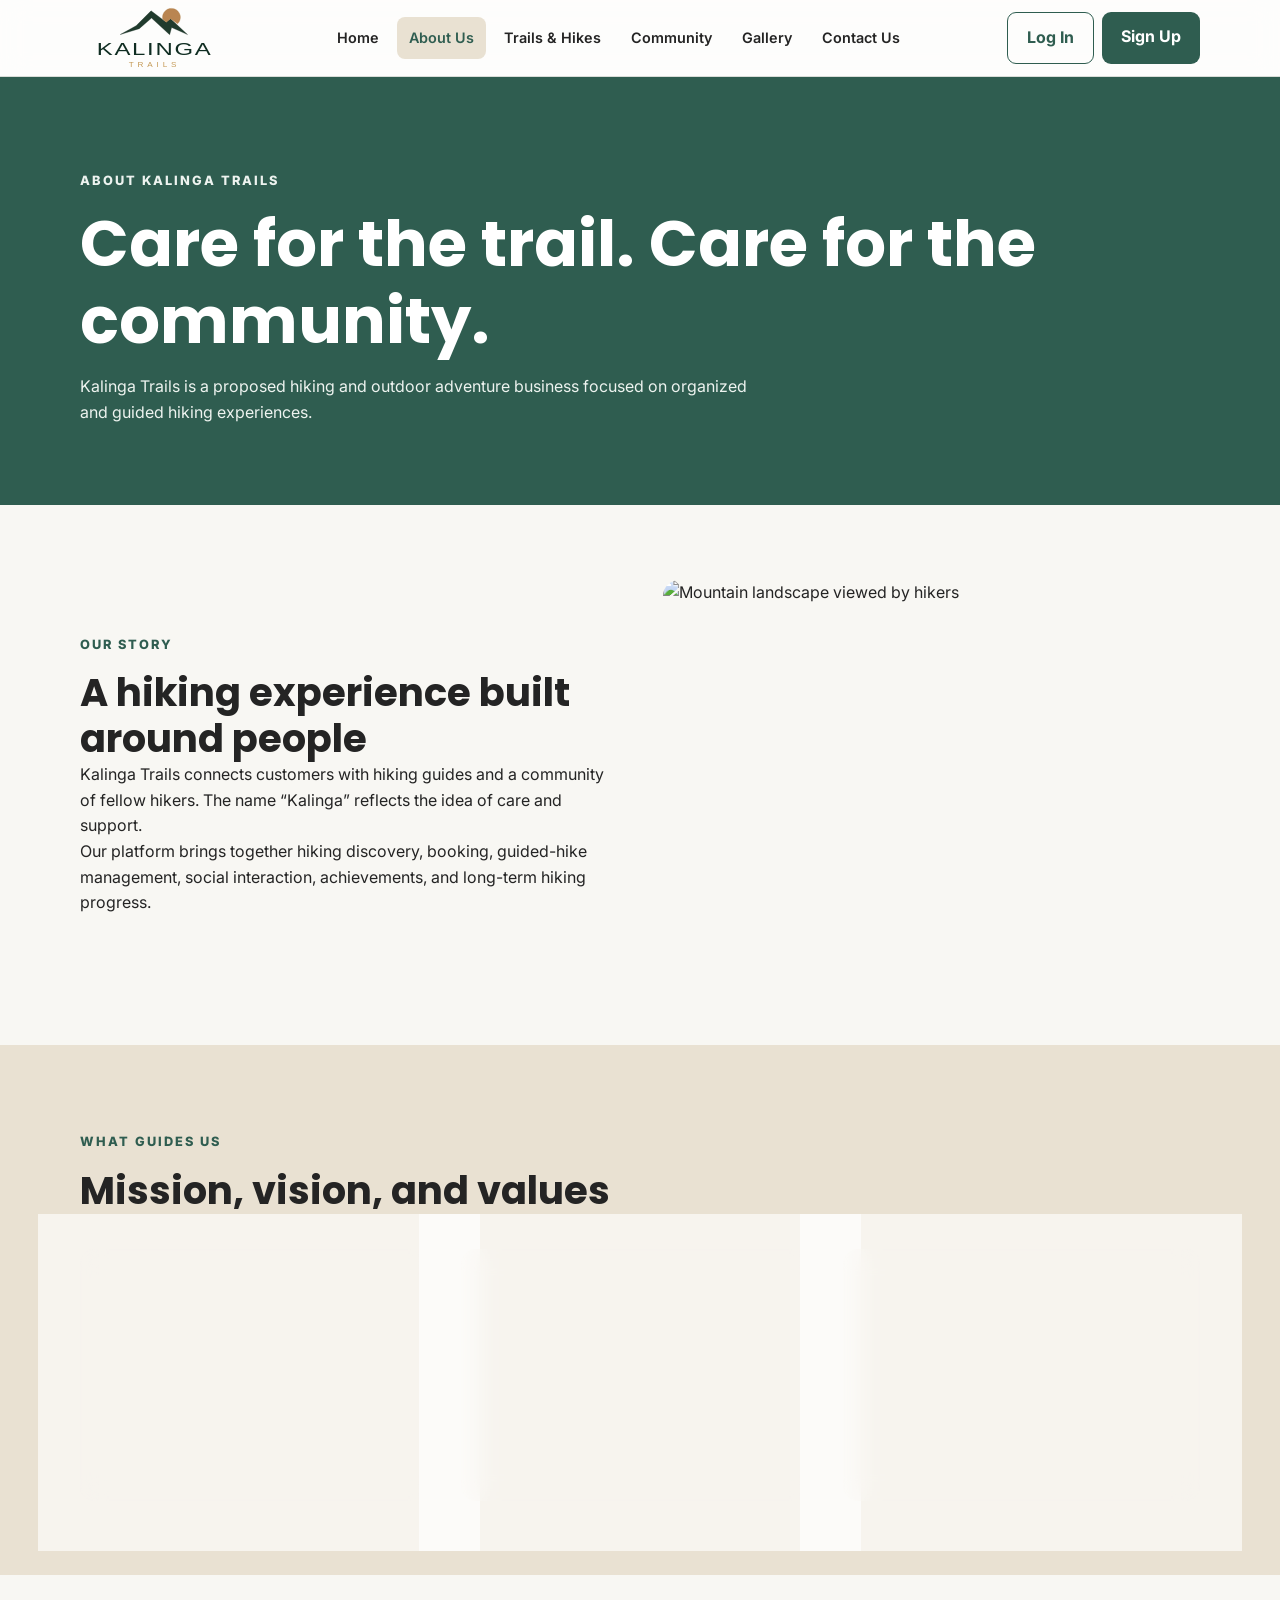
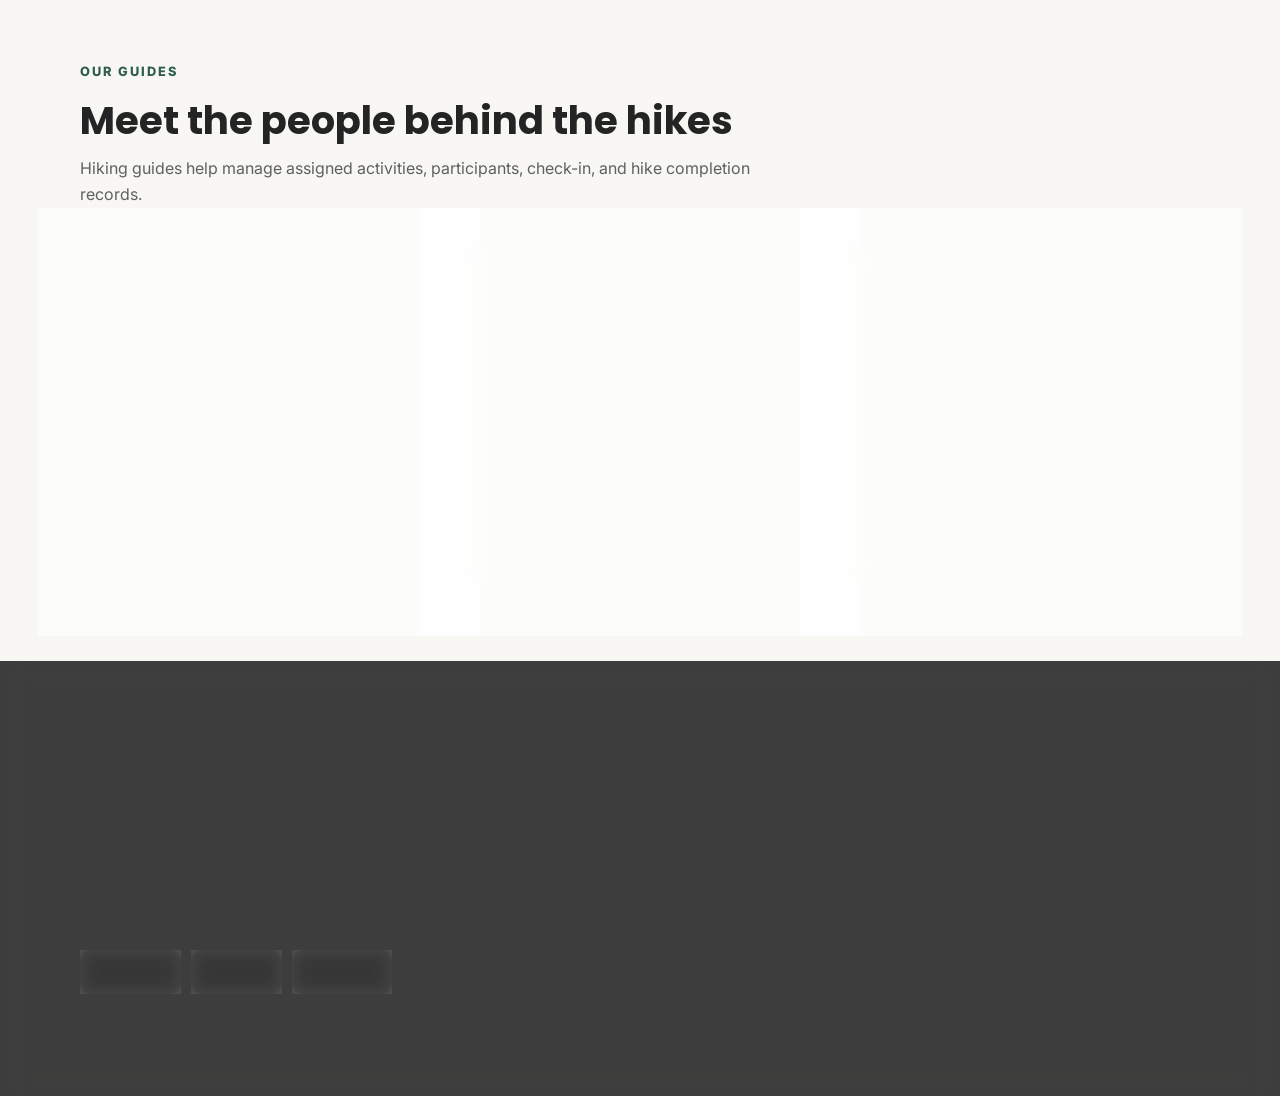
==== about.html @ 74669bc1 "Initial commit" ====
<!DOCTYPE html>
<html lang="en">
    <head>
        <meta charset="UTF-8">
        <meta name="viewport" content="width=device-width, initial-scale=1.0">
    <title>About Us | Kalinga Trails</title>
        <link rel="stylesheet" href="style.css">
    </head>
    <body>
        <header class="site-header">
            <nav class="navbar container">
                <a class="logo" href="index.html" aria-label="Kalinga Trails Home">
                    <svg xmlns="http://www.w3.org/2000/svg"
                    class="logo-svg"
                    viewBox="240 420 780 430"
                    role="img"
                    aria-label="Kalinga Trails">

                    <path
                    d="M400 609 L505 551 L604 452 L704 527 L733 505 L845 609 L740 562 L727 610 L607 500 L526 570 Z"
                    fill="#203B2D"
                    stroke="#15291F"
                    stroke-width="2"
                    stroke-linejoin="round"/>

                    <path
                    d="M681 507 A59 59 0 1 1 779 538 L733 505 L704 527 Z"
                    fill="#B98551"
                    stroke="#A97842"
                    stroke-width="2"
                    stroke-linejoin="round"/>

                    <text
                    x="627" y="743"
                    text-anchor="middle"
                    font-family="Arial, Helvetica, sans-serif"
                    font-size="112"
                    font-weight="500"
                    letter-spacing="8"
                    fill="#102D22"
                    textLength="765"
                lengthAdjust="spacingAndGlyphs">KALINGA</text>

                <text
                x="627" y="824"
                text-anchor="middle"
                font-family="Arial, Helvetica, sans-serif"
                font-size="53"
                font-weight="400"
                letter-spacing="25"
                fill="#C49A57"
                textLength="342"
            lengthAdjust="spacingAndGlyphs">TRAILS</text>

        </svg>
    </a>
    <input type="checkbox" id="nav-toggle" class="nav-toggle" aria-label="Toggle navigation menu">
    <label for="nav-toggle" class="nav-toggle-label"><span></span></label>
    <ul class="nav-links">
    <li><a href="index.html">Home</a></li><li><a class="active" href="about.html">About Us</a></li><li><a href="trails.html">Trails & Hikes</a></li><li><a href="community.html">Community</a></li><li><a href="gallery.html">Gallery</a></li><li><a href="contact.html">Contact Us</a></li>
    </ul>
<div class="nav-actions"><a class="btn btn-outline" href="#">Log In</a><a class="btn btn-primary" href="#">Sign Up</a></div>
</nav>
</header>

<main>
<section class="page-hero"><div class="container"><p class="eyebrow">About Kalinga Trails</p><h1>Care for the trail. Care for the community.</h1><p>Kalinga Trails is a proposed hiking and outdoor adventure business focused on organized and guided hiking experiences.</p></div></section>

    <section class="section">
        <div class="container split">
            <div>
            <p class="eyebrow" style="color:var(--forest);">Our Story</p>
            <h2>A hiking experience built around people</h2>
            <p>Kalinga Trails connects customers with hiking guides and a community of fellow hikers. The name “Kalinga” reflects the idea of care and support.</p>
            <p>Our platform brings together hiking discovery, booking, guided-hike management, social interaction, achievements, and long-term hiking progress.</p>
            </div>
            <img src="https://images.unsplash.com/photo-1500534623283-312aade485b7?auto=format&fit=crop&w=1200&q=80" alt="Mountain landscape viewed by hikers">
        </div>
    </section>

    <section class="section section-sand">
        <div class="container">
        <div class="section-header"><p class="eyebrow" style="color:var(--forest);">What Guides Us</p><h2>Mission, vision, and values</h2></div>
            <div class="cards">
            <article class="card"><div class="card-body"><h3>Mission</h3><p>To provide organized and meaningful hiking experiences while building a supportive community that encourages people to explore trails, develop their interest in hiking, and celebrate their progress.</p></div></article>
            <article class="card"><div class="card-body"><h3>Vision</h3><p>To become a trusted hiking community and guided outdoor adventure provider that encourages more people to explore mountains and trails through accessible, organized, and engaging hiking experiences.</p></div></article>
            <article class="card"><div class="card-body"><h3>Core Values</h3><p>Safety, care, community, and respect for nature guide the way Kalinga Trails approaches hiking and customer experiences.</p></div></article>
            </div>
        </div>
    </section>

    <section class="section">
        <div class="container">
        <div class="section-header"><p class="eyebrow" style="color:var(--forest);">Our Guides</p><h2>Meet the people behind the hikes</h2><p>Hiking guides help manage assigned activities, participants, check-in, and hike completion records.</p></div>
            <div class="cards">
            <article class="card"><img class="card-image" src="https://images.unsplash.com/photo-1506794778202-cad84cf45f1d?auto=format&fit=crop&w=800&q=80" alt="Hiking guide portrait"><div class="card-body"><h3>Alex Rivera</h3><p>Lead Hiking Guide</p></div></article>
            <article class="card"><img class="card-image" src="https://images.unsplash.com/photo-1494790108377-be9c29b29330?auto=format&fit=crop&w=800&q=80" alt="Hiking guide portrait"><div class="card-body"><h3>Maya Santos</h3><p>Trail Guide</p></div></article>
            <article class="card"><img class="card-image" src="https://images.unsplash.com/photo-1500648767791-00dcc994a43e?auto=format&fit=crop&w=800&q=80" alt="Hiking guide portrait"><div class="card-body"><h3>Daniel Cruz</h3><p>Outdoor Guide</p></div></article>
            </div>
        </div>
    </section>
</main>

<footer class="site-footer"><div class="container"><div class="footer-grid"><div><h3>Kalinga Trails</h3><p>Adventure, community, and progress through guided hiking experiences.</p></div><div><h3>Quick Links</h3><ul class="footer-links"><li><a href="index.html">Home</a></li><li><a href="trails.html">Trails & Hikes</a></li><li><a href="community.html">Community</a></li><li><a href="contact.html">Contact Us</a></li></ul></div><div><h3>Contact</h3><p>hello@kalingatrails.example</p><p>+63 900 123 4567</p></div>
    <div>
    <h3>Social Accounts</h3>
        <div class="social-links">
        <a href="#" aria-label="Facebook">Facebook</a>
        <a href="#" aria-label="YouTube">YouTube</a>
        <a href="#" aria-label="Instagram">Instagram</a>
        </div>
    </div></div><p class="copyright">© 2026 Kalinga Trails. All rights reserved.</p></div></footer>
    </body>
</html>
---- style.css ----
@import url('https://fonts.googleapis.com/css2?family=Inter:wght@400;500;600;700&family=Poppins:wght@600;700;800&display=swap');

:root {
    --forest: #2F5D50;
    --mountain: #486B7A;
    --sand: #E9E1D2;
    --offwhite: #F8F7F3;
    --charcoal: #242424;
    --white: #FFFFFF;
    --border: #d9ddd8;
    --shadow: 0 8px 24px rgba(36, 36, 36, 0.08);
}

* {
box-sizing: border-box;
margin: 0;
padding: 0;
}

html {
    scroll-behavior: smooth;
}

body {
    font-family: "Inter", sans-serif;
    color: var(--charcoal);
    background: var(--offwhite);
    line-height: 1.6;
}

img {
    width: 100%;
    display: block;
}

a {
    color: inherit;
    text-decoration: none;
}

h1, h2, h3, h4 {
    font-family: "Poppins", sans-serif;
    line-height: 1.2;
}

h1 {
    font-size: clamp(2.2rem, 5vw, 4.5rem);
}

h2 {
    font-size: clamp(1.8rem, 3vw, 2.7rem);
}

h3 {
    font-size: 1.25rem;
}

.container {
    width: min(1120px, 92%);
    margin: auto;
}

.site-header {
    background: var(--white);
    border-bottom: 1px solid var(--border);
    position: sticky;
    top: 0;
    z-index: 10;
}

.navbar {
    min-height: 76px;
    display: flex;
    align-items: center;
    justify-content: space-between;
    gap: 25px;
}

.logo {
    display: flex;
    align-items: center;
    flex-shrink: 0;
    color: var(--forest);
    text-decoration: none;
}

.logo-svg {
    display: block;
    width: 150px;
    height: 65px;
    flex-shrink: 0;
}

.logo-mark {
    width: 38px;
    height: 38px;
    border-radius: 50% 50% 45% 45%;
    background: var(--forest);
    position: relative;
    overflow: hidden;
}

.logo-mark::before {
    content: "";
    position: absolute;
    width: 28px;
    height: 28px;
    background: var(--mountain);
    transform: rotate(45deg);
    left: 5px;
    top: 15px;
}

.logo-mark::after {
    content: "";
    position: absolute;
    width: 20px;
    height: 20px;
    background: var(--sand);
    transform: rotate(45deg);
    left: 12px;
    top: 10px;
}

.nav-links {
    display: flex;
    flex-wrap: wrap;
    justify-content: flex-end;
    gap: 6px;
    list-style: none;
}

.nav-links a {
    display: block;
    padding: 9px 12px;
    border-radius: 8px;
    font-size: 0.9rem;
    font-weight: 600;
}

.nav-links a:hover,
.nav-links a.active {
    background: var(--sand);
    color: var(--forest);
}

.nav-actions {
    display: flex;
    gap: 8px;
}

.btn {
    display: inline-block;
    border: 0;
    border-radius: 9px;
    padding: 12px 19px;
    font-weight: 700;
    font-family: "Inter", sans-serif;
    cursor: pointer;
    text-align: center;

    transition: background-color 0.2s ease,
    transform 0.2s ease;
}

.btn:hover {
    transform: translateY(-2px);
}

.btn-primary {
    background: var(--forest);
    color: var(--white);
}

.btn-primary:hover {
    background: #244a40;
}

.btn-secondary {
    background: var(--sand);
    color: var(--forest);
}

.btn-outline {
    border: 1px solid var(--forest);
    color: var(--forest);
    background: transparent;
}


.btn:focus-visible {
    outline: 3px solid var(--mountain);
    outline-offset: 3px;
}
.hero {
    min-height: 590px;
    display: flex;
    align-items: center;
    background:
        linear-gradient(rgba(36,36,36,.38), rgba(36,36,36,.48)),
        url("https://images.unsplash.com/photo-1464822759023-fed622ff2c3b?auto=format&fit=crop&w=1800&q=85")
        center/cover;
        color: var(--white);
    }

    .hero-content {
        max-width: 720px;
        padding: 90px 0;
    }

    .eyebrow {
        color: var(--sand);
        text-transform: uppercase;
        letter-spacing: 2px;
        font-size: .8rem;
        font-weight: 800;
        margin-bottom: 15px;
    }

    .hero p {
        max-width: 650px;
        margin: 22px 0 30px;
        font-size: 1.08rem;
    }

    .hero-buttons {
        display: flex;
        flex-wrap: wrap;
        gap: 12px;
    }

    .section {
        padding: 75px 0;
    }

    .section-header {
        max-width: 700px;
        margin-bottom: 35px;
    }

    .section-header p {
        margin-top: 12px;
        color: #5d625e;
    }

    .section-light {
        background: var(--white);
    }

    .section-sand {
        background: var(--sand);
    }

    .cards {
        display: grid;
        grid-template-columns: repeat(3, 1fr);
        gap: 24px;
    }

    .card {
        background: var(--white);
        border-radius: 15px;
        overflow: hidden;
        box-shadow: var(--shadow);
        border: 1px solid rgba(36,36,36,.06);
    }

    .card-image {
        height: 220px;
        object-fit: cover;
    }

    .card-body {
        padding: 22px;
    }

    .card-body p {
        color: #606560;
        margin: 10px 0 18px;
    }

    .card-meta {
        display: flex;
        flex-wrap: wrap;
        gap: 8px;
        margin: 14px 0;
    }

    .card,
    .info-box,
    .activity {
        box-shadow: 0 4px 16px rgba(36, 36, 36, 0.06);
        transition: transform 0.2s ease,
        box-shadow 0.2s ease;
    }

    .card:hover {
        transform: translateY(-4px);
        box-shadow: 0 10px 26px rgba(36, 36, 36, 0.12);
    }

    .tag {
        background: var(--sand);
        color: var(--forest);
        padding: 5px 9px;
        border-radius: 20px;
        font-size: .78rem;
        font-weight: 700;
    }

    .info-grid {
        display: grid;
        grid-template-columns: repeat(4, 1fr);
        gap: 18px;
    }

    .info-box {
        background: var(--white);
        border-radius: 12px;
        padding: 22px;
        border: 1px solid var(--border);
    }

    .info-box strong {
        display: block;
        color: var(--forest);
        font-size: 1.5rem;
        font-family: "Poppins", sans-serif;
    }

    .split {
        display: grid;
        grid-template-columns: 1fr 1fr;
        gap: 45px;
        align-items: center;
    }

    .split img {
        height: 390px;
        object-fit: cover;
        border-radius: 16px;
    }

    .feature-list {
        list-style: none;
        margin-top: 20px;
    }

    .feature-list li {
        margin: 13px 0;
        padding-left: 25px;
        position: relative;
    }

    .feature-list li::before {
        content: "✓";
        color: var(--forest);
        font-weight: 800;
        position: absolute;
        left: 0;
    }

    .page-hero {
        padding: 80px 0;
        background: var(--forest);
        color: var(--white);
    }

    .page-hero p {
        max-width: 680px;
        margin-top: 14px;
        color: #edf3ef;
    }

    .filters {
        display: flex;
        flex-wrap: wrap;
        gap: 10px;
        margin-bottom: 28px;
    }

    .filter {
        padding: 9px 15px;
        border-radius: 20px;
        border: 1px solid var(--border);
        background: var(--white);
        color: var(--charcoal);
        font-size: .9rem;
    }

    .details-grid {
        display: grid;
        grid-template-columns: 1.5fr 1fr;
        gap: 35px;
    }

    .details-image {
        border-radius: 16px;
        height: 460px;
        object-fit: cover;
    }

    .detail-panel {
        background: var(--white);
        padding: 28px;
        border-radius: 16px;
        box-shadow: var(--shadow);
        align-self: start;
    }

    .detail-row {
        display: flex;
        justify-content: space-between;
        gap: 20px;
        padding: 13px 0;
        border-bottom: 1px solid var(--border);
    }

    .detail-row:last-child {
        border-bottom: 0;
    }

    .gallery {
        display: grid;
        grid-template-columns: repeat(3, 1fr);
        gap: 16px;
    }

    .gallery img {
        height: 270px;
        object-fit: cover;
        border-radius: 12px;
    }

    .community-grid {
        display: grid;
        grid-template-columns: 2fr 1fr;
        gap: 24px;
    }

    .activity {
        background: var(--white);
        border: 1px solid var(--border);
        border-radius: 14px;
        padding: 22px;
        margin-bottom: 16px;
    }

    .activity-top {
        display: flex;
        justify-content: space-between;
        gap: 10px;
        margin-bottom: 10px;
    }

    .badge {
        background: var(--forest);
        color: var(--white);
        border-radius: 20px;
        padding: 5px 10px;
        font-size: .75rem;
        font-weight: 700;
    }

    .form-box {
        background: var(--white);
        padding: 30px;
        border-radius: 15px;
        box-shadow: var(--shadow);
    }

    .form-group {
        margin-bottom: 17px;
    }

    label {
        display: block;
        font-weight: 700;
        margin-bottom: 7px;
    }

    input, textarea, select {
        width: 100%;
        border: 1px solid #cbd1cc;
        border-radius: 8px;
        padding: 12px;
        font: inherit;
        background: var(--white);
    }

    textarea {
        min-height: 130px;
        resize: vertical;
    }

    .faq {
        margin-top: 35px;
    }

    .faq-item {
        background: var(--white);
        padding: 20px;
        border-bottom: 1px solid var(--border);
    }

    .site-footer {
        background: var(--charcoal);
        color: var(--white);
        padding: 50px 0 25px;
    }

    .footer-grid {
        display: grid;
        grid-template-columns: 1.5fr 1fr 1fr;
        gap: 35px;
    }

    .footer-grid h3 {
        margin-bottom: 13px;
    }

    .footer-grid p,
    .footer-grid a {
        color: #d4d8d5;
    }

    .footer-links {
        list-style: none;
    }

    .footer-links li {
        margin: 7px 0;
    }

    .copyright {
        border-top: 1px solid #454945;
        margin-top: 35px;
        padding-top: 20px;
        color: #b7bcb8;
        font-size: .85rem;
    }

    .cta {
        text-align: center;
        background: var(--mountain);
        color: var(--white);
        border-radius: 18px;
        padding: 55px 25px;
    }

    .cta p {
        margin: 12px auto 24px;
        max-width: 650px;
    }

    /* Glass Morphism */
    .site-header {
        background: rgba(255, 255, 255, 0.72);
        backdrop-filter: blur(14px);
        -webkit-backdrop-filter: blur(14px);
    }

    .card,
    .info-box,
    .activity,
    .form-box,
    .detail-panel,
    .faq-item,
    .filter {
        background: rgba(255, 255, 255, 0.62);
        border: 1px solid rgba(255, 255, 255, 0.45);
        backdrop-filter: blur(12px);
        -webkit-backdrop-filter: blur(12px);
    }

    .card,
    .info-box,
    .activity,
    .form-box,
    .detail-panel {
        box-shadow: 0 8px 28px rgba(36, 36, 36, 0.10);
    }

    .site-footer {
        background: rgba(36, 36, 36, 0.88);
        backdrop-filter: blur(14px);
        -webkit-backdrop-filter: blur(14px);
    }

    .social-links {
        display: flex;
        flex-wrap: wrap;
        gap: 10px;
        margin-top: 12px;
    }

    .social-links a {
        display: inline-block;
        padding: 8px 12px;
        border: 1px solid rgba(255, 255, 255, 0.25);
        border-radius: 10px;
        background: rgba(255, 255, 255, 0.08);
        color: #d4d8d5;
        backdrop-filter: blur(8px);
        -webkit-backdrop-filter: blur(8px);
        transition: background-color 0.2s ease,
        transform 0.2s ease;
    }

    .social-links a:hover {
        background: rgba(255, 255, 255, 0.16);
        transform: translateY(-2px);
    }

    /* ===== Hamburger toggle (hidden on desktop and tablet) ===== */
.nav-toggle {
    position: absolute;
    opacity: 0;
    pointer-events: none;
}

.nav-toggle-label {
    display: none;
}

/* ===== Responsive: Tablet landscape (header) ===== */
@media (max-width: 1024px) {
    .navbar {
        flex-wrap: wrap;
        align-items: center;
        justify-content: space-between;
        gap: 6px 12px;
        padding: 10px 0;
        min-height: auto;
    }

    .nav-actions {
        order: 2;
    }

    .nav-links {
        order: 3;
        width: 100%;
        flex-wrap: wrap;
        justify-content: flex-start;
        gap: 4px;
    }
}

/* ===== Responsive: Tablet ===== */
@media (max-width: 900px) {
    .cards {
        grid-template-columns: repeat(2, 1fr);
    }

    .info-grid {
        grid-template-columns: repeat(2, 1fr);
    }

    .split,
    .details-grid,
    .community-grid {
        grid-template-columns: 1fr;
    }

    .footer-grid {
        grid-template-columns: 1fr 1fr;
    }
}

/* ===== Responsive: Mobile ===== */
@media (max-width: 600px) {
    .container {
        width: min(92%, 520px);
    }

    /* Header */
    .site-header {
        position: static;
    }

    .logo-svg {
        width: 110px;
        height: 48px;
    }

    /* Hamburger button */
    .nav-toggle-label {
        display: flex;
        align-items: center;
        justify-content: center;
        order: 1;
        width: 44px;
        height: 44px;
        border-radius: 8px;
        cursor: pointer;
    }

    .nav-toggle:focus-visible + .nav-toggle-label {
        outline: 3px solid var(--mountain);
        outline-offset: 2px;
    }

    /* Three lines */
    .nav-toggle-label span,
    .nav-toggle-label span::before,
    .nav-toggle-label span::after {
        display: block;
        width: 24px;
        height: 3px;
        border-radius: 2px;
        background: var(--forest);
        transition: transform 0.2s ease, background-color 0.2s ease;
    }

    .nav-toggle-label span {
        position: relative;
    }

    .nav-toggle-label span::before,
    .nav-toggle-label span::after {
        content: "";
        position: absolute;
        left: 0;
    }

    .nav-toggle-label span::before {
        top: -8px;
    }

    .nav-toggle-label span::after {
        top: 8px;
    }

    /* Turns into an X when open */
    .nav-toggle:checked + .nav-toggle-label span {
        background: transparent;
    }

    .nav-toggle:checked + .nav-toggle-label span::before {
        transform: translateY(8px) rotate(45deg);
    }

    .nav-toggle:checked + .nav-toggle-label span::after {
        transform: translateY(-8px) rotate(-45deg);
    }

    /* Menu panel: hidden until the checkbox is ticked */
    .nav-links,
    .nav-actions {
        display: none;
        width: 100%;
    }

    .nav-links {
        order: 2;
        grid-template-columns: 1fr;
        gap: 6px;
        padding-top: 6px;
    }

    .nav-actions {
        order: 3;
        padding-bottom: 6px;
    }

    .nav-actions .btn {
        flex: 1;
    }

    .nav-toggle:checked ~ .nav-links {
        display: grid;
    }

    .nav-toggle:checked ~ .nav-actions {
        display: flex;
    }

    .nav-links a {
        padding: 12px;
        font-size: .95rem;
        text-align: center;
        background: var(--offwhite);
    }

    /* Hero */
    .hero {
        min-height: 420px;
    }

    .hero-content {
        padding: 48px 0;
    }

    .hero p {
        margin: 16px 0 22px;
        font-size: 1rem;
    }

    .hero-buttons .btn {
        width: 100%;
    }

    /* Sections */
    .section {
        padding: 40px 0;
    }

    .section-header {
        margin-bottom: 24px;
    }

    .cards,
    .info-grid,
    .gallery,
    .footer-grid {
        grid-template-columns: 1fr;
    }

    /* Cards and images */
    .card-body {
        padding: 18px;
    }

    .card-image {
        height: 180px;
    }

    .split img,
    .details-image {
        height: 220px;
    }

    .gallery img {
        height: 200px;
    }

    .page-hero {
        padding: 48px 0;
    }

    /* CTA and footer */
    .cta {
        padding: 36px 18px;
    }

    .site-footer {
        padding: 36px 0 20px;
    }

    .footer-grid {
        gap: 22px;
    }
}
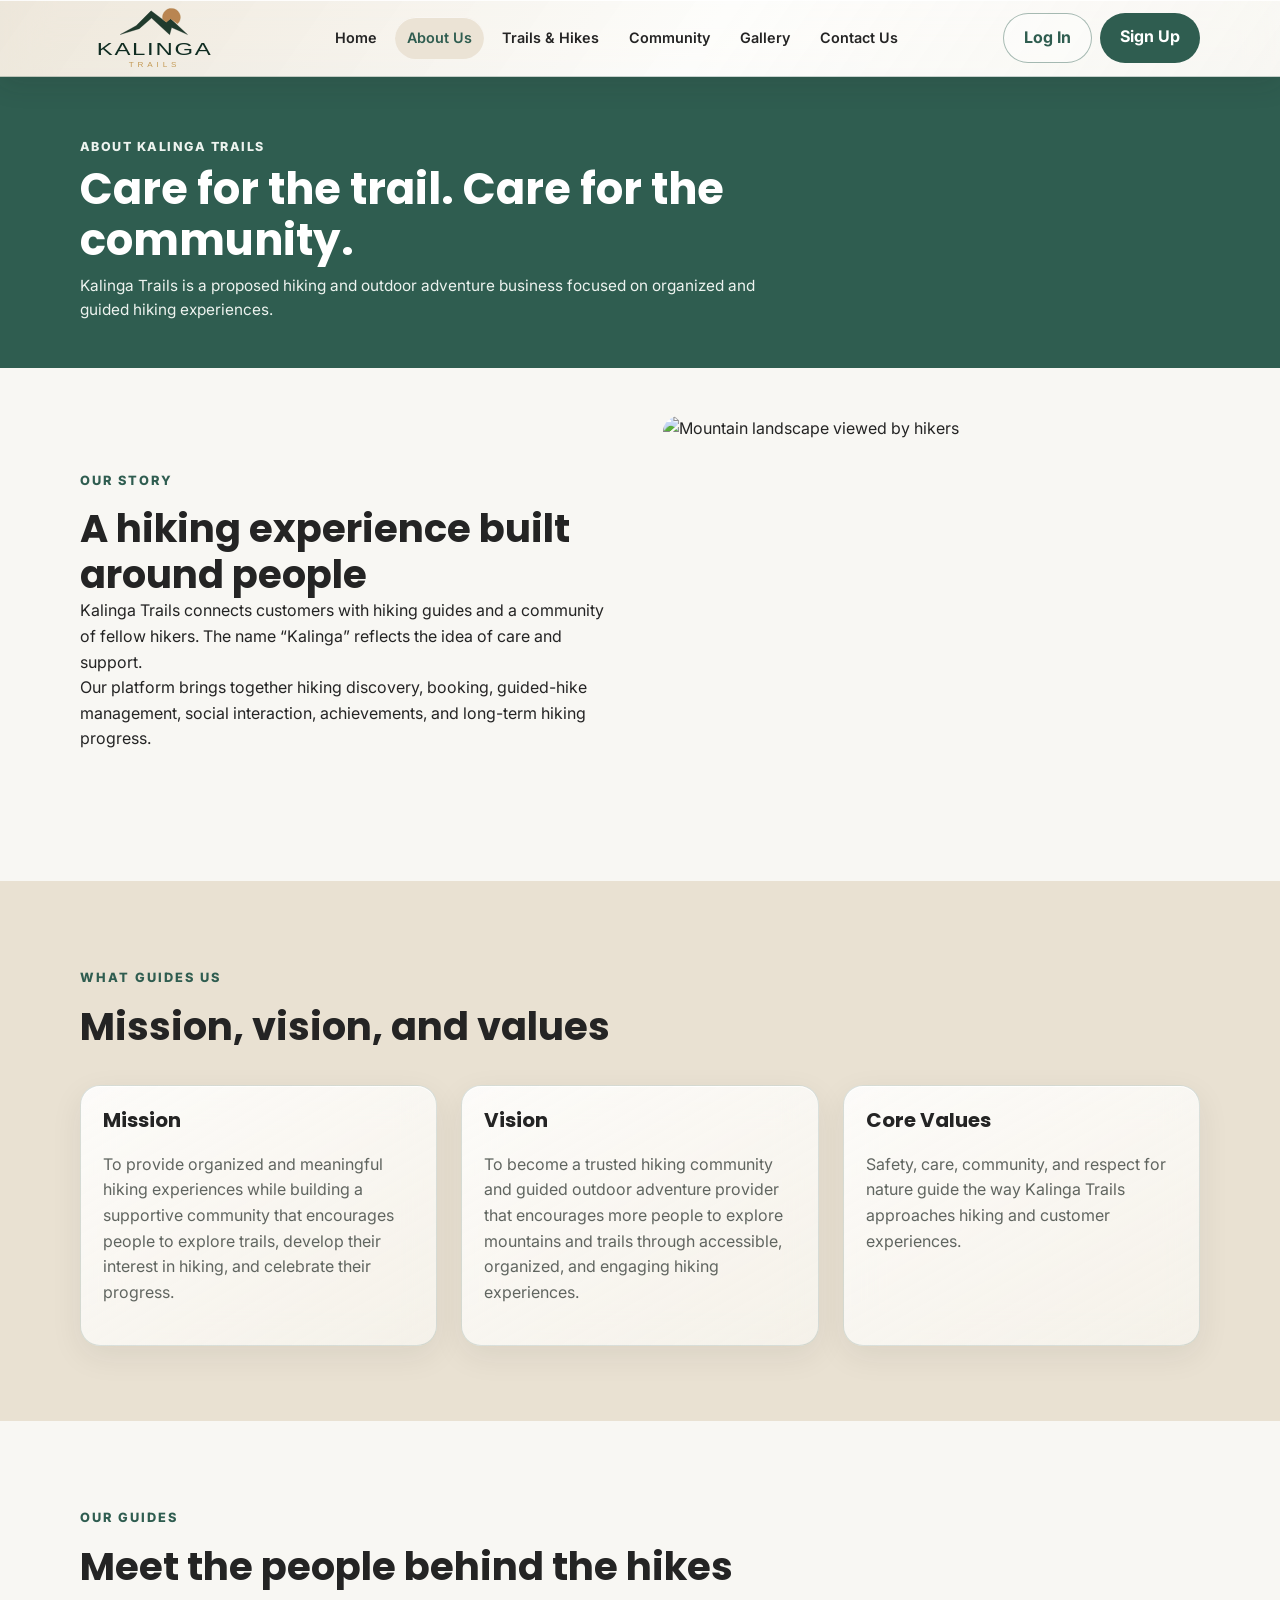
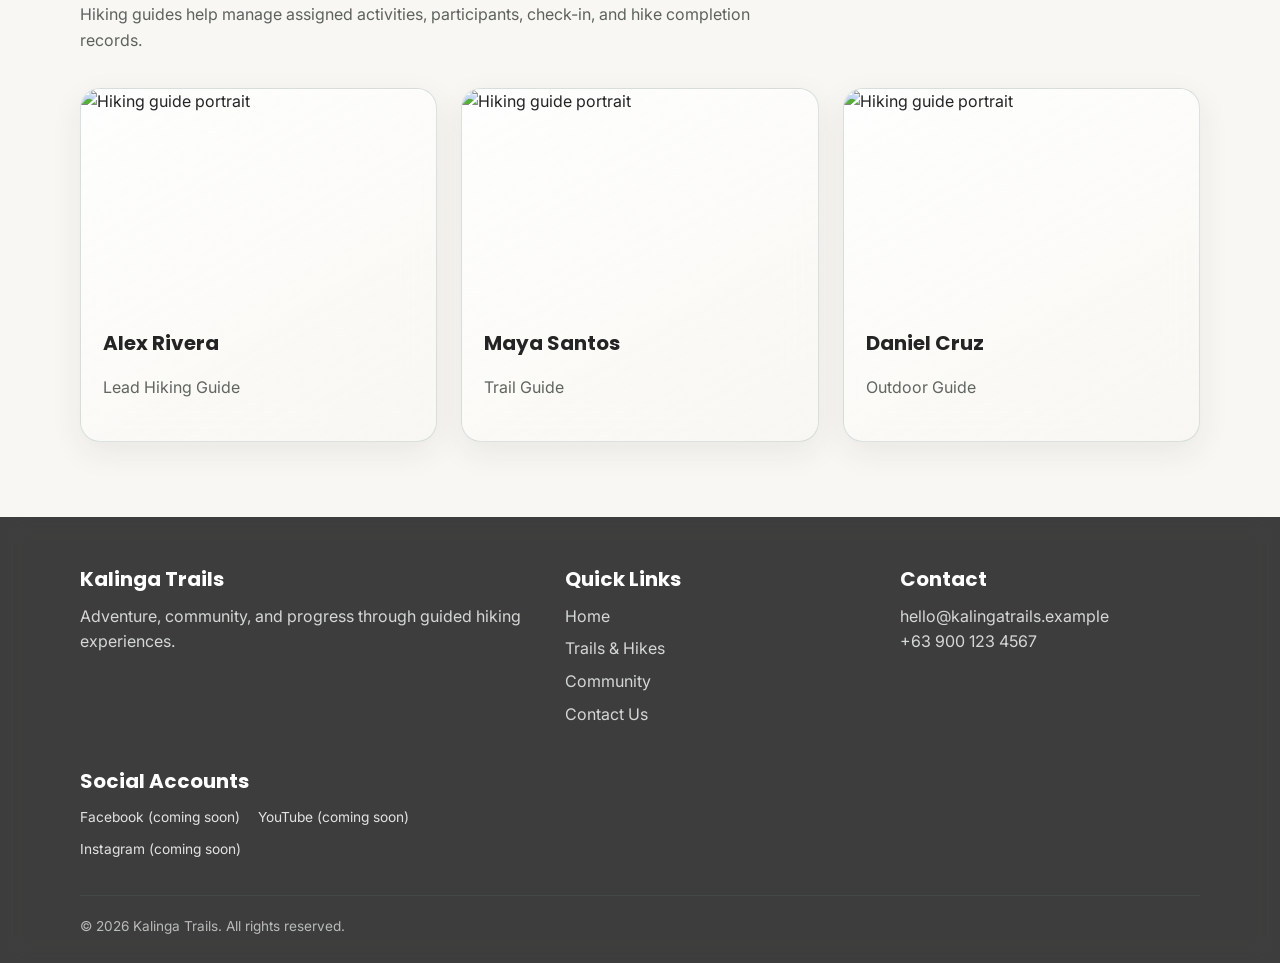
==== commit 7dcb67ae: "Updated Kalinga Trails Website" ====
--- a/about.html
+++ b/about.html
@@ -4,7 +4,7 @@
         <meta charset="UTF-8">
         <meta name="viewport" content="width=device-width, initial-scale=1.0">
     <title>About Us | Kalinga Trails</title>
-        <link rel="stylesheet" href="style.css">
+        <link rel="stylesheet" href="style.css"><link rel="stylesheet" href="enhancements.css">
     </head>
     <body>
         <header class="site-header">
@@ -59,7 +59,7 @@
     <ul class="nav-links">
     <li><a href="index.html">Home</a></li><li><a class="active" href="about.html">About Us</a></li><li><a href="trails.html">Trails & Hikes</a></li><li><a href="community.html">Community</a></li><li><a href="gallery.html">Gallery</a></li><li><a href="contact.html">Contact Us</a></li>
     </ul>
-<div class="nav-actions"><a class="btn btn-outline" href="#">Log In</a><a class="btn btn-primary" href="#">Sign Up</a></div>
+<div class="nav-actions"><a class="btn btn-outline" href="auth.html">Log In</a><a class="btn btn-primary" href="auth.html?mode=signup">Sign Up</a></div>
 </nav>
 </header>
 
@@ -105,10 +105,10 @@
     <div>
     <h3>Social Accounts</h3>
         <div class="social-links">
-        <a href="#" aria-label="Facebook">Facebook</a>
-        <a href="#" aria-label="YouTube">YouTube</a>
-        <a href="#" aria-label="Instagram">Instagram</a>
+        <span class="kt-social-label">Facebook (coming soon)</span>
+        <span class="kt-social-label">YouTube (coming soon)</span>
+        <span class="kt-social-label">Instagram (coming soon)</span>
         </div>
     </div></div><p class="copyright">© 2026 Kalinga Trails. All rights reserved.</p></div></footer>
-    </body>
+    <script defer src="app.js"></script></body>
 </html>
--- a/style.css
+++ b/style.css
@@ -853,3 +853,394 @@
         gap: 22px;
     }
 }
+
+
+/* Proportional refinements; original theme, fonts and layout retained. */
+html {scroll-padding-top:85px} body{overflow-x:hidden} button,input,select,textarea{font:inherit} button{cursor:pointer}
+button:disabled,[aria-disabled=true]{opacity:.55;pointer-events:none} :focus-visible{outline:3px solid var(--mountain);outline-offset:3px}
+.card,.detail-panel,.form-box{min-width:0}.card{display:flex;flex-direction:column;height:100%;overflow:hidden}.card-body{display:flex;flex-direction:column;gap:10px;flex:1}.card-body .btn{margin-top:auto;align-self:flex-start}.card-meta{flex-wrap:wrap;gap:8px}.card-image{object-fit:cover}.details-grid>*{min-width:0}.detail-row{gap:12px;overflow-wrap:anywhere}.detail-row span{text-align:right}.navbar{gap:14px}.nav-actions{gap:8px}.nav-links{min-width:0}.nav-actions .btn{white-space:nowrap}
+.kt-link{color:var(--forest);text-decoration:underline}.kt-muted{color:#576661;font-size:.93rem}.kt-wide{width:100%;margin-top:22px;display:inline-flex;justify-content:center}.kt-separator{border:0;border-top:1px solid var(--border);margin:24px 0}.kt-actions{display:flex;flex-wrap:wrap;gap:10px;align-items:center;margin-top:12px}.kt-actions .btn{font-size:.9rem}.kt-filter-row{display:flex;flex-wrap:wrap;gap:14px;margin:0 0 24px;align-items:end}.kt-filter-row label{display:grid;gap:5px;font-weight:600;flex:1;min-width:170px}.kt-filter-row input,.kt-filter-row select{border:1px solid var(--border);background:white;padding:12px;border-radius:9px;width:100%;min-height:46px}
+.kt-panel{background:white;border:1px solid var(--border);border-radius:14px;padding:clamp(20px,3vw,32px);box-shadow:var(--shadow);min-width:0}.kt-panel>h2{font-size:clamp(1.5rem,2.5vw,2rem);margin-bottom:18px}.kt-panel>h3{font-size:1.1rem;margin:24px 0 12px}.kt-panel>p{margin-bottom:16px}.kt-fields{display:grid;grid-template-columns:repeat(2,minmax(0,1fr));gap:16px;margin:18px 0}.kt-field{display:flex;flex-direction:column;gap:6px;font-size:.94rem;font-weight:600;min-width:0}.kt-field input,.kt-field textarea,.kt-field select,.kt-comment-form input{width:100%;border:1px solid #bdc9c3;border-radius:8px;padding:11px 12px;background:#fff;color:var(--charcoal);font-weight:400;min-height:44px}.kt-field textarea{resize:vertical}.kt-full{grid-column:1/-1}.kt-check{display:flex;gap:8px;align-items:start;margin:15px 0 20px}.kt-check input{margin-top:6px}.kt-auth{max-width:630px;margin:auto}
+.kt-dashboard{display:grid;grid-template-columns:240px minmax(0,1fr);gap:24px;align-items:start}.kt-sidebar{background:white;border:1px solid var(--border);border-radius:14px;padding:14px;position:sticky;top:90px}.kt-user{padding:13px;border-bottom:1px solid var(--border);margin-bottom:8px}.kt-user p{font-size:.75rem;color:var(--mountain)}.kt-sidebar nav{display:grid;gap:3px}.kt-sidebar a{display:block;padding:11px 12px;border-radius:8px;font-weight:600;font-size:.9rem;transition:background .15s}.kt-sidebar a:hover,.kt-sidebar a.selected{background:var(--sand);color:var(--forest)}.kt-dashboard-content{min-width:0}.kt-stats{display:grid;grid-template-columns:repeat(auto-fit,minmax(135px,1fr));gap:12px;margin-bottom:20px}.kt-stat{padding:18px;border:1px solid var(--border);border-radius:10px;background:var(--offwhite);display:grid;gap:6px}.kt-stat span{font-size:.8rem;color:#53665d}.kt-stat strong{font-family:Poppins,sans-serif;font-size:1.6rem;color:var(--forest);overflow-wrap:anywhere}.kt-item{display:flex;align-items:start;justify-content:space-between;gap:15px;padding:16px 0;border-bottom:1px solid var(--border);min-width:0}.kt-item:last-child{border-bottom:0}.kt-item>*{min-width:0}.kt-item p{margin:5px 0;overflow-wrap:anywhere}.kt-grow{width:100%}.kt-participant{display:grid;grid-template-columns:minmax(100px,1fr) minmax(140px,1fr) minmax(140px,1fr);gap:12px;align-items:center;padding:14px 0;border-bottom:1px solid var(--border)}.kt-participant .kt-field{font-size:.8rem}.kt-profile-top{display:flex;gap:18px;align-items:center;flex-wrap:wrap}.kt-avatar{width:88px;height:88px;object-fit:cover;border-radius:50%;border:2px solid var(--forest)}.kt-avatar-fallback{display:grid;place-items:center;background:var(--sand);font-size:2.4rem}.kt-post{display:block}.kt-post-photo{max-height:380px;object-fit:cover;border-radius:10px;margin:12px 0}.kt-comments{margin:12px 0}.kt-comment-form{display:flex;gap:8px}.kt-comment-form input{flex:1;min-width:0}.kt-comment-form button{flex-shrink:0}.kt-gallery-item{position:relative;border:0;padding:0;text-align:left;background:var(--sand);border-radius:9px;overflow:hidden;min-width:0}.kt-gallery-item img{height:240px;object-fit:cover;transition:transform .2s}.kt-gallery-item:hover img{transform:scale(1.035)}.kt-gallery-item span{position:absolute;bottom:0;left:0;right:0;padding:10px 13px;color:white;background:linear-gradient(transparent,rgba(0,0,0,.7));font-size:.85rem}.kt-modal{border:0;border-radius:14px;padding:25px;max-width:min(900px,95vw);max-height:90vh;box-shadow:0 20px 65px #0005}.kt-modal::backdrop{background:#0009}.kt-modal-close{float:right;background:none;border:0;font-size:2rem;line-height:1;padding:0 0 10px 12px}.kt-modal-image{max-height:72vh;object-fit:contain}.kt-modal p{padding-top:10px}#kt-toast{position:fixed;bottom:24px;right:24px;background:var(--forest);color:white;padding:14px 18px;border-radius:10px;z-index:99;max-width:340px;box-shadow:var(--shadow);opacity:0;transform:translateY(15px);pointer-events:none;transition:.2s}#kt-toast.show{opacity:1;transform:translateY(0)}#kt-toast.error{background:#8c3b35}progress{accent-color:var(--forest);max-width:130px}
+@media(max-width:900px){.kt-dashboard{grid-template-columns:1fr}.kt-sidebar{position:static}.kt-sidebar nav{display:flex;overflow-x:auto;gap:6px;scrollbar-width:thin;padding-bottom:6px}.kt-sidebar nav a{white-space:nowrap}.kt-user{padding:8px 12px}.kt-stats{grid-template-columns:repeat(2,minmax(0,1fr))}}
+@media(max-width:600px){.kt-panel{padding:18px}.kt-fields{grid-template-columns:1fr}.kt-participant{grid-template-columns:1fr}.kt-item{flex-direction:column;gap:8px}.kt-comment-form{flex-wrap:wrap}.kt-filter-row label{min-width:100%}.kt-stats{grid-template-columns:repeat(2,minmax(0,1fr))}.kt-dashboard{gap:14px}.nav-actions .btn{font-size:.85rem}.kt-item .kt-actions{margin-top:0}}
+@media(prefers-reduced-motion:reduce){*,*::before,*::after{scroll-behavior:auto!important;transition:none!important}}
+.kt-social-label{display:inline-block;font-size:.86rem;opacity:.85;margin-right:8px}.kt-items{margin-bottom:20px}.kt-post h3{margin:0 0 8px}
+
+/* Dashboard-only: compact banner and proportionate content spacing. */
+body.kt-dashboard-page .page-hero { padding: clamp(22px, 3vw, 42px) 0; }
+body.kt-dashboard-page .page-hero .eyebrow { margin: 0 0 6px; font-size: .76rem; letter-spacing: .14em; }
+body.kt-dashboard-page .page-hero h1 { font-size: clamp(1.85rem, 3.1vw, 2.8rem); line-height: 1.18; margin: 0; }
+body.kt-dashboard-page .page-hero p:not(.eyebrow) { margin-top: 8px; font-size: .96rem; }
+body.kt-dashboard-page main > .section { padding-top: clamp(20px, 3vw, 38px); padding-bottom: clamp(30px, 4vw, 55px); }
+body.kt-dashboard-page .kt-sidebar { top: 96px; }
+body.kt-dashboard-page .kt-dashboard-content { min-height: 270px; }
+body.kt-dashboard-page .kt-sidebar a:focus-visible { outline-offset: -2px; }
+@media (max-width: 600px) {
+ body.kt-dashboard-page .page-hero { padding: 20px 0 24px; }
+ body.kt-dashboard-page .page-hero h1 { font-size: 1.75rem; }
+ body.kt-dashboard-page main > .section { padding-top: 18px; }
+}
+
+
+/* 2026 UI pass: shared compact inner-page banners. Home hero is untouched. */
+body:not(.kt-dashboard-page) .page-hero {padding:clamp(26px,3.6vw,52px) 0;}
+body:not(.kt-dashboard-page) .page-hero h1 {font-size:clamp(1.85rem,3.4vw,3rem);line-height:1.16;max-width:900px;overflow-wrap:break-word;}
+body:not(.kt-dashboard-page) .page-hero .eyebrow {font-size:.78rem;letter-spacing:.12em;margin-bottom:7px;}
+body:not(.kt-dashboard-page) .page-hero p:not(.eyebrow) {margin-top:9px;font-size:clamp(.9rem,1.2vw,1rem);line-height:1.55;}
+body:not(.kt-dashboard-page) .page-hero + .section {padding-top:clamp(25px,3.8vw,50px);}
+body.kt-dashboard-page .page-hero {padding:clamp(20px,2.6vw,36px) 0;}
+body.kt-dashboard-page .page-hero h1 {font-size:clamp(1.75rem,2.7vw,2.5rem);}
+/* Clearer targets and softer state changes, maintaining the original colors. */
+.kt-sidebar nav a {min-height:42px;display:flex;align-items:center;gap:6px;transition:background-color .16s ease,color .16s ease;}
+.kt-sidebar nav a.selected {box-shadow:inset 3px 0 0 var(--forest);}
+.kt-dashboard-content .kt-panel {max-width:100%;}
+.kt-dashboard-content .kt-panel>h2 {line-height:1.2;overflow-wrap:anywhere;}
+.kt-dashboard-content {min-height:400px;}
+.kt-panel form .btn {min-height:43px;}
+.kt-panel input,.kt-panel select,.kt-panel textarea {max-width:100%;}
+.kt-fields .kt-field {min-width:0;}
+.kt-actions {row-gap:10px;}
+.kt-actions .btn {min-height:42px;display:inline-flex;align-items:center;justify-content:center;text-align:center;}
+.kt-field input:focus,.kt-field select:focus,.kt-field textarea:focus,.kt-filter-row input:focus,.kt-filter-row select:focus {outline:2px solid var(--mountain);outline-offset:1px;border-color:var(--forest);}
+.kt-item {overflow-wrap:anywhere;}
+.kt-item .kt-actions {flex-shrink:0;}
+.kt-stat {min-width:0;}
+.kt-dashboard-content [role=status] {font-size:.85rem;color:var(--mountain);margin:0 0 12px;}
+@media(max-width:1024px){.navbar .nav-actions .btn {padding-inline:12px;}}
+@media(max-width:900px){
+ .kt-sidebar {padding:12px;}
+ .kt-sidebar nav {display:flex;overflow-x:auto;scroll-snap-type:x proximity;gap:5px;padding-bottom:7px;}
+ .kt-sidebar nav a {scroll-snap-align:start;flex:0 0 auto;padding:10px 12px;}
+ .kt-dashboard-content {min-height:320px;}
+ .kt-panel>h2 {font-size:clamp(1.4rem,3vw,1.85rem);}
+}
+@media(max-width:600px){
+ body:not(.kt-dashboard-page) .page-hero {padding:24px 0 28px;}
+ body:not(.kt-dashboard-page) .page-hero h1 {font-size:clamp(1.6rem,6vw,2rem);}
+ body.kt-dashboard-page .page-hero {padding:20px 0 24px;}
+ body.kt-dashboard-page .page-hero h1 {font-size:1.75rem;}
+ .kt-sidebar {border-radius:12px;}
+ .kt-panel {border-radius:12px;}
+ .kt-dashboard-content {min-height:260px;}
+ .kt-item .kt-actions {width:100%;flex-wrap:wrap;}
+ .kt-item .kt-actions .btn {flex:1 1 auto;}
+ .kt-stats {grid-template-columns:repeat(2,minmax(0,1fr));gap:9px;}
+ .kt-stat {padding:13px;}
+ .kt-stat strong {font-size:clamp(1.2rem,5vw,1.55rem);}
+ .kt-filter-row {gap:10px;}
+ .kt-comment-form input {flex-basis:100%;}
+ .kt-comment-form button {width:100%;}
+}
+@media(prefers-reduced-motion:reduce){.kt-sidebar nav a {transition:none;}}
+
+
+/* Community page refinements */
+.kt-community-layout{display:grid;grid-template-columns:minmax(0,1.65fr) minmax(280px,.9fr);gap:28px;align-items:start}
+.kt-community-main,.kt-community-sidebar{min-width:0}
+.kt-community-sidebar{display:grid;gap:18px}
+.kt-community-heading{margin-bottom:18px}
+.kt-community-intro{margin-bottom:18px}
+.kt-community-summary{display:grid;grid-template-columns:repeat(3,minmax(0,1fr));gap:12px}
+.kt-summary-card{background:var(--offwhite);border:1px solid var(--border);border-radius:12px;padding:16px}
+.kt-summary-card strong{display:block;margin-bottom:6px;font-family:Poppins,sans-serif;color:var(--charcoal)}
+.kt-summary-card p{margin:0;color:#5b6863;font-size:.94rem;line-height:1.5}
+.kt-post-list{display:grid;gap:18px}
+.kt-post-card{background:var(--white);border:1px solid var(--border);border-radius:14px;padding:20px;box-shadow:var(--shadow)}
+.kt-post-header{display:flex;justify-content:space-between;align-items:flex-start;gap:14px;margin-bottom:10px}
+.kt-post-author h3{margin:0;font-size:1.2rem}
+.kt-post-meta{margin:4px 0 0;color:#65716c;font-size:.9rem}
+.kt-post-text{margin:0 0 12px;line-height:1.65;color:var(--charcoal)}
+.kt-post-photo{display:block;width:100%;aspect-ratio:16/9;max-height:300px;object-fit:cover;border-radius:12px;margin:0 0 14px}
+.kt-post-actions{padding-top:12px;border-top:1px solid var(--border);margin-top:4px}
+.kt-comments{margin:12px 0 0;display:grid;gap:8px}
+.kt-comments p{margin:0;padding:10px 12px;background:var(--offwhite);border-radius:10px;line-height:1.5}
+.kt-comment-form{margin-top:12px}
+.kt-badge-card{border:1px solid var(--border);border-radius:12px;padding:16px;background:var(--offwhite)}
+.kt-badge-card + .kt-badge-card{margin-top:12px}
+.kt-badge-card h4{margin:10px 0 8px;font-size:1.05rem}
+.kt-badge-card p{margin:0;color:#5b6863;line-height:1.5}
+.kt-community-tips{margin:0;padding-left:18px;display:grid;gap:10px;color:#495652}
+.kt-community-tips li{line-height:1.5}
+body.community-page .activity{padding:18px;margin-bottom:12px}
+body.community-page .activity:last-child{margin-bottom:0}
+@media (max-width: 1100px){.kt-community-layout{grid-template-columns:minmax(0,1.45fr) minmax(260px,.85fr)}.kt-summary-card{padding:14px}.kt-post-photo{max-height:270px}}
+@media (max-width: 900px){.kt-community-layout,.kt-community-summary{grid-template-columns:1fr}.kt-community-sidebar{order:2}.kt-community-main{order:1}.kt-post-card{padding:18px}.kt-post-photo{max-height:240px}}
+@media (max-width: 640px){.kt-post-header{flex-direction:column;align-items:flex-start}.kt-post-photo{max-height:210px}.kt-comment-form{flex-direction:column}.kt-comment-form button{width:100%}}
+
+
+/* Administrator booking detail review – original Kalinga Trails palette retained. */
+.kt-booking-row{align-items:center}
+.kt-booking-summary{min-width:0;flex:1 1 280px;overflow-wrap:anywhere}
+.kt-booking-row .kt-actions{justify-content:flex-end}
+.kt-booking-dialog{width:min(760px,calc(100% - 24px));max-width:760px;padding:0;overflow:auto;overscroll-behavior:contain;max-height:min(88vh,900px);border:1px solid var(--border);border-radius:16px}
+.kt-booking-dialog .kt-modal-close{position:sticky;top:0;float:right;z-index:2;margin:12px 14px 0 0;background:var(--white);border-radius:9px;width:38px;height:38px;padding:0;box-shadow:0 2px 10px #0002}
+.kt-booking-detail{padding:28px;clear:both}
+.kt-booking-detail-head{display:flex;align-items:flex-start;justify-content:space-between;gap:14px;margin-bottom:18px}
+.kt-booking-detail-head h2{font-size:clamp(1.35rem,3vw,1.9rem);margin:4px 0 6px}
+.kt-booking-detail-head p{margin:0}
+.kt-booking-detail-section{padding:18px 0;border-top:1px solid var(--border)}
+.kt-booking-detail-section h3{font-size:1.04rem;margin:0 0 14px}
+.kt-booking-facts{display:grid;grid-template-columns:repeat(2,minmax(0,1fr));gap:15px 20px;margin:0}
+.kt-booking-fact{min-width:0}
+.kt-booking-fact dt{font-size:.82rem;color:#53665d;margin-bottom:4px}
+.kt-booking-fact dd{margin:0;font-weight:600;overflow-wrap:anywhere;white-space:pre-wrap}
+.kt-booking-participants{display:grid;gap:9px}
+.kt-booking-participant{display:flex;align-items:center;flex-wrap:wrap;gap:6px 10px;padding:12px 14px;background:var(--offwhite);border:1px solid var(--border);border-radius:10px}
+.kt-booking-participant small{color:#53665d;flex-basis:100%}
+.kt-booking-detail-actions{display:flex;gap:10px;justify-content:flex-end;flex-wrap:wrap;padding-top:16px;border-top:1px solid var(--border)}
+@media(max-width:700px){.kt-booking-row{align-items:stretch;flex-direction:column}.kt-booking-row .kt-actions{justify-content:flex-start;width:100%}.kt-booking-dialog{max-height:94vh}.kt-booking-detail{padding:18px}.kt-booking-facts{grid-template-columns:1fr}.kt-booking-detail-actions .btn{flex:1 1 140px}}
+
+/* 2026 refined glass surfaces + rounded iOS-inspired controls. All existing brand colors stay. */
+:root{
+ --kt-glass:rgba(255,255,255,.86);
+ --kt-glass-strong:rgba(255,255,255,.94);
+ --kt-glass-line:rgba(47,93,80,.13);
+ --kt-glass-shadow:0 12px 36px rgba(36,36,36,.08), inset 0 1px 0 rgba(255,255,255,.75);
+}
+/* The opaque background is a readable fallback on browsers without backdrop-filter. */
+.site-header{background:var(--kt-glass-strong);border-bottom:1px solid var(--kt-glass-line);-webkit-backdrop-filter:blur(16px) saturate(135%);backdrop-filter:blur(16px) saturate(135%)}
+.card,.kt-panel,.kt-sidebar,.activity,.form-box,.detail-panel,.kt-post-card,.kt-badge-card,.kt-summary-card,.kt-stat{
+ border-radius:20px;
+ border-color:var(--kt-glass-line);
+ background:var(--kt-glass);
+ box-shadow:var(--kt-glass-shadow);
+ -webkit-backdrop-filter:blur(13px) saturate(115%);
+ backdrop-filter:blur(13px) saturate(115%);
+}
+.kt-panel,.kt-sidebar,.kt-post-card{background:var(--kt-glass-strong)}
+.kt-sidebar nav a,.nav-links a{border-radius:999px}
+.kt-sidebar nav a.selected,.nav-links a.active{background:var(--sand);color:var(--forest)}
+.btn,.kt-actions .btn,.kt-panel form .btn,.nav-actions .btn{border-radius:999px;min-height:44px;padding:11px 20px;transition:transform .17s ease,box-shadow .17s ease,background-color .17s ease}
+.btn:active{transform:scale(.98)}
+@media(hover:hover){.btn:hover{box-shadow:0 4px 14px rgba(47,93,80,.13)}}
+.kt-field input,.kt-field select,.kt-field textarea,.kt-filter-row input,.kt-filter-row select,.form-group input,.form-group textarea,.form-group select,.kt-comment-form input{
+ border-radius:14px;
+ background:rgba(255,255,255,.94);
+ border-color:rgba(47,93,80,.21);
+}
+.kt-show-password{display:flex;align-items:center;gap:10px;margin:4px 0 16px;font-size:.9rem;font-weight:500;color:var(--forest);cursor:pointer}
+.kt-show-password input{accent-color:var(--forest);width:17px;height:17px;cursor:pointer}
+/* Center native <dialog> in the viewport, not its parent or the underlying page. */
+dialog.kt-modal,dialog.kt-modal.kt-booking-dialog{
+ position:fixed;
+ inset:0;
+ top:0;right:0;bottom:0;left:0;
+ margin:auto;
+ transform:none;
+ width:min(780px,calc(100vw - 32px));
+ max-width:calc(100vw - 32px);
+ height:auto;
+ max-height:calc(100dvh - 32px);
+ border:1px solid var(--kt-glass-line);
+ border-radius:24px;
+ padding:0;
+ background:var(--kt-glass-strong);
+ box-shadow:0 26px 85px rgba(36,36,36,.23), inset 0 1px 0 rgba(255,255,255,.9);
+ -webkit-backdrop-filter:blur(24px) saturate(145%);
+ backdrop-filter:blur(24px) saturate(145%);
+ overflow:auto;
+ overscroll-behavior:contain;
+}
+dialog.kt-modal::backdrop{background:rgba(36,36,36,.48);-webkit-backdrop-filter:blur(4px);backdrop-filter:blur(4px)}
+dialog.kt-booking-dialog .kt-booking-detail{padding:28px 30px 30px}
+dialog.kt-booking-dialog .kt-modal-close{
+ position:sticky;top:12px;float:right;z-index:5;
+ width:44px;height:44px;margin:12px 14px -44px 0;
+ border-radius:50%;background:var(--kt-glass-strong);
+ border:1px solid var(--kt-glass-line);color:var(--charcoal);
+ box-shadow:0 3px 14px rgba(36,36,36,.10);
+ -webkit-backdrop-filter:blur(16px);backdrop-filter:blur(16px)
+}
+.kt-booking-detail-head{padding-right:50px}
+.kt-booking-detail-head .tag{border-radius:999px}
+.kt-booking-detail-section{padding:20px 0}
+.kt-booking-participant{border-radius:14px;background:rgba(248,247,243,.84)}
+.kt-booking-detail-actions{background:var(--kt-glass-strong);position:sticky;bottom:-30px;padding:14px 0;z-index:2}
+/* Native modal photo viewer can also be centered and comfortably padded. */
+dialog.kt-modal:not(.kt-booking-dialog){padding:24px;max-width:min(900px,calc(100vw - 32px))}
+dialog.kt-modal:not(.kt-booking-dialog) .kt-modal-close{border-radius:50%;background:var(--sand);width:42px;height:42px}
+@media(max-width:700px){
+ dialog.kt-modal,dialog.kt-modal.kt-booking-dialog{width:calc(100vw - 20px);max-width:calc(100vw - 20px);max-height:calc(100dvh - 20px);border-radius:20px}
+ dialog.kt-booking-dialog .kt-booking-detail{padding:22px 18px 20px}
+ .kt-booking-detail-head{padding-right:40px}
+ dialog.kt-booking-dialog .kt-modal-close{width:40px;height:40px;margin:9px 9px -40px 0}
+ .kt-booking-detail-actions{bottom:-20px;justify-content:stretch}
+ .kt-booking-detail-actions .btn{flex:1 1 100%;}
+ .card,.kt-panel,.kt-sidebar,.activity,.form-box,.detail-panel,.kt-post-card{border-radius:18px}
+ .btn,.kt-actions .btn{min-height:44px}
+}
+@media(prefers-reduced-motion:reduce){.btn{transition:none}}
+
+
+/* === Mobile layout restoration and visible glass navigation (2026-11) ===
+   Additive overrides: no changes to the Kalinga Trails brand palette. */
+html { -webkit-text-size-adjust: 100%; text-size-adjust: 100%; }
+html,body { min-width: 0; width: 100%; max-width: 100%; }
+body { margin: 0; overflow-x: clip; }
+main,.site-footer,.site-header,.page-hero,.section { min-width:0; max-width:100%; }
+.container { width: min(1120px, calc(100% - 36px)); max-width:100%; margin-inline:auto; }
+.kt-dashboard, .kt-dashboard-content, .kt-panel, .kt-community-layout,
+.kt-community-main, .kt-community-sidebar, .cards, .info-grid,
+.kt-fields, .kt-booking-facts { min-width:0; max-width:100%; }
+.kt-panel, .kt-post-card, .kt-stat { overflow-wrap: anywhere; }
+/* A visible glass effect needs transparency AND a tinted edge/shadow,
+   not simply white over another white surface. */
+.site-header {
+ position: sticky; top:0; isolation:isolate; z-index:100;
+ background: linear-gradient(125deg,rgba(233,225,210,.74),rgba(255,255,255,.70) 55%,rgba(248,247,243,.80));
+ border-bottom:1px solid rgba(47,93,80,.25);
+ box-shadow:0 7px 28px rgba(36,36,36,.12),inset 0 1px 0 rgba(255,255,255,.86);
+ -webkit-backdrop-filter:blur(24px) saturate(175%);
+ backdrop-filter:blur(24px) saturate(175%);
+}
+.navbar { position:relative; }
+.nav-links a { transition:background-color .15s ease,color .15s ease; }
+.nav-links a.active,.kt-sidebar nav a.selected {
+ background:rgba(233,225,210,.91);
+ box-shadow:inset 0 1px 0 rgba(255,255,255,.7);
+}
+.nav-actions .btn-outline { background:rgba(255,255,255,.32); border:1px solid rgba(47,93,80,.42); }
+.kt-panel,.kt-sidebar,.kt-post-card,.card,.form-box,.activity,
+.kt-stat,.detail-panel,.kt-summary-card,.kt-badge-card {
+ background:linear-gradient(150deg,rgba(255,255,255,.87),rgba(248,247,243,.73));
+ border:1px solid rgba(47,93,80,.17);
+ box-shadow:0 10px 32px rgba(36,36,36,.075),inset 0 1px 0 rgba(255,255,255,.85);
+ -webkit-backdrop-filter:blur(18px) saturate(135%);
+ backdrop-filter:blur(18px) saturate(135%);
+}
+/* Flexible controls: never let a long action or input make a page wider than the phone. */
+.kt-field input,.kt-field textarea,.kt-field select,.form-group input,
+.form-group select,.form-group textarea,.kt-comment-form input { min-width:0; max-width:100%; }
+.kt-actions,.card-meta,.kt-item,.activity-top { min-width:0; }
+.kt-actions .btn { max-width:100%; white-space:normal; }
+.kt-mobile-section-control { display:none; }
+@media (max-width:1024px) {
+ .navbar { column-gap:10px; row-gap:8px; }
+ .nav-links { min-width:0; }
+}
+@media (max-width:700px) {
+ .container { width:calc(100% - 28px); }
+ .navbar { display:flex; flex-wrap:wrap; width:calc(100% - 28px); min-height:66px; padding:9px 0; justify-content:space-between; align-items:center; gap:6px 10px; }
+ .logo { flex:0 0 auto; min-width:0; }
+ .logo-svg { width:118px; height:51px; }
+ .nav-toggle-label {
+   display:flex; order:1; flex:0 0 46px; width:46px; height:46px;
+   border-radius:16px; border:1px solid rgba(47,93,80,.23);
+   background:rgba(255,255,255,.52);
+   box-shadow:0 3px 12px rgba(36,36,36,.08),inset 0 1px rgba(255,255,255,.8);
+   -webkit-backdrop-filter:blur(14px);backdrop-filter:blur(14px);
+ }
+ .nav-toggle-label span,.nav-toggle-label span::before,.nav-toggle-label span::after {
+   display:block;width:24px;height:3px;border-radius:2px;background:var(--forest);
+ }
+ .nav-toggle-label span {position:relative;}
+ .nav-toggle-label span::before,.nav-toggle-label span::after {content:"";position:absolute;left:0;}
+ .nav-toggle-label span::before {top:-8px;}
+ .nav-toggle-label span::after {top:8px;}
+ .nav-toggle:checked + .nav-toggle-label span {background:transparent;}
+ .nav-toggle:checked + .nav-toggle-label span::before {transform:translateY(8px) rotate(45deg);}
+ .nav-toggle:checked + .nav-toggle-label span::after {transform:translateY(-8px) rotate(-45deg);}
+ /* Menu panels appear only on request; no long row of minuscule links. */
+ .navbar .nav-links,.navbar .nav-actions { display:none; width:100%; flex:0 0 100%; }
+ .navbar .nav-toggle:checked ~ .nav-links {
+   display:grid; order:2; grid-template-columns:repeat(2,minmax(0,1fr));
+   gap:7px; padding:10px 0 4px; margin:0; list-style:none;
+ }
+ .navbar .nav-toggle:checked ~ .nav-actions { display:flex; order:3; gap:8px; padding-bottom:8px; flex-wrap:wrap; }
+ .nav-links li,.nav-links a { min-width:0; }
+ .nav-links a { min-height:44px; height:100%; display:flex; align-items:center; justify-content:center;
+   padding:10px 8px; font-size:.88rem; text-align:center; border-radius:14px;
+   background:rgba(255,255,255,.54);border:1px solid rgba(47,93,80,.12);
+ }
+ .nav-actions .btn { flex:1 1 125px; min-width:0; overflow-wrap:anywhere; white-space:normal; }
+ body.kt-dashboard-page .page-hero { padding:22px 0 25px; }
+ body.kt-dashboard-page .page-hero h1 { font-size:clamp(1.7rem,7vw,2.25rem); line-height:1.17; }
+ body.kt-dashboard-page .page-hero p:not(.eyebrow) { font-size:.93rem; }
+ body.kt-dashboard-page main > .section { padding:20px 0 38px; }
+ .kt-dashboard { display:grid; grid-template-columns:minmax(0,1fr); width:100%; gap:13px; }
+ .kt-sidebar { position:static!important; top:auto; width:100%; padding:14px; border-radius:18px; }
+ .kt-user { padding:2px 4px 10px; margin-bottom:8px; }
+ .kt-mobile-section-control {display:grid;gap:6px;padding:0 4px 3px;font-size:.84rem;font-weight:600;color:var(--forest);}
+ .kt-mobile-section-control select {width:100%;min-width:0;min-height:48px;padding:11px 14px;
+   font:600 .95rem Inter,sans-serif; color:var(--forest);border:1px solid rgba(47,93,80,.28);
+   background:rgba(255,255,255,.75);border-radius:14px;
+ }
+ .kt-sidebar nav {display:none;}
+ .kt-dashboard-content {width:100%;min-width:0;min-height:0;}
+ .kt-panel { width:100%; min-width:0; padding:17px; border-radius:18px; }
+ .kt-panel>h2 { font-size:clamp(1.35rem,5.4vw,1.8rem); line-height:1.25; }
+ .kt-stats { display:grid; grid-template-columns:repeat(2,minmax(0,1fr)); gap:10px; }
+ .kt-stat { min-width:0; padding:13px; }
+ .kt-stat strong {font-size:clamp(1.15rem,5vw,1.55rem);}
+ .kt-fields, .kt-booking-facts, .kt-community-layout,
+ .kt-community-summary,.details-grid,.community-grid,
+ .cards,.info-grid,.gallery,.footer-grid {grid-template-columns:minmax(0,1fr);}
+ .kt-item { flex-direction:column; align-items:stretch; }
+ .kt-item .kt-actions {justify-content:flex-start;}
+ .kt-participant { grid-template-columns:minmax(0,1fr); }
+ .kt-community-layout {gap:18px;}
+ .kt-post-photo {width:100%;max-height:210px;object-fit:cover;}
+ .site-footer { width:100%; }
+}
+@media (max-width:370px) {
+ .container,.navbar { width:calc(100% - 22px); }
+ .logo-svg { width:106px;height:47px; }
+ .kt-stats {grid-template-columns:minmax(0,1fr);}
+ .navbar .nav-toggle:checked ~ .nav-links { grid-template-columns:1fr; }
+}
+@supports not ((backdrop-filter:blur(1px)) or (-webkit-backdrop-filter:blur(1px))) {
+ .site-header { background:rgba(233,225,210,.97); }
+}
+@media(prefers-reduced-motion:reduce) { .nav-links a,.btn { transition:none; } }
+
+/* Booking agreement: keep the checkbox immediately beside its text. */
+.kt-check {
+  display: flex;
+  align-items: flex-start;
+  justify-content: flex-start;
+  gap: 10px;
+  width: 100%;
+  max-width: 100%;
+  margin: 16px 0 22px;
+  line-height: 1.5;
+  text-align: left;
+  cursor: pointer;
+}
+.kt-check input[type="checkbox"] {
+  appearance: auto;
+  -webkit-appearance: checkbox;
+  display: inline-block;
+  flex: 0 0 18px;
+  width: 18px;
+  min-width: 18px;
+  max-width: 18px;
+  height: 18px;
+  min-height: 18px;
+  margin: 3px 0 0;
+  padding: 0;
+  accent-color: var(--forest);
+  cursor: pointer;
+}
+@media (max-width: 700px) {
+  .kt-check {gap: 10px; font-size: .94rem;}
+}
+
+/* Guide dashboard: select a booking, return to list, or switch to another */
+.kt-guide-workspace-nav{display:flex;align-items:center;justify-content:space-between;gap:16px;flex-wrap:wrap;margin:2px 0 20px;padding-bottom:16px;border-bottom:1px solid var(--border)}
+.kt-guide-back{display:inline-flex;align-items:center;min-height:44px;color:var(--forest);font-weight:700;text-decoration:none;padding:0 4px}
+.kt-guide-back:hover{text-decoration:underline}
+.kt-guide-picker{width:min(100%,360px);margin:0}
+.kt-guide-picker select{width:100%;min-height:45px;border:1px solid var(--border);background:var(--white);border-radius:14px;padding:10px 12px;color:var(--charcoal)}
+.kt-guide-booking-list{display:grid;gap:12px;margin-top:18px}
+.kt-guide-booking-card{display:flex;justify-content:space-between;align-items:center;gap:16px;border:1px solid var(--border);background:var(--offwhite);border-radius:17px;padding:18px;min-width:0}
+.kt-guide-booking-info{min-width:0}
+.kt-guide-booking-info h3{font-size:1.08rem;margin:0 0 5px}
+.kt-guide-booking-info p{margin:3px 0;overflow-wrap:anywhere}
+.kt-guide-booking-card .btn{flex-shrink:0;white-space:nowrap}
+.kt-guide-booking-context{border-bottom:1px solid var(--border);padding-bottom:14px;margin-bottom:12px}
+.kt-guide-booking-context h3{margin:0 0 8px}
+.kt-guide-booking-context p{margin:5px 0;overflow-wrap:anywhere}
+.kt-guide-checkin-form .kt-participant{min-width:0}
+.kt-guide-pagination{display:flex;justify-content:space-between;gap:12px;flex-wrap:wrap;margin-top:22px;padding-top:18px;border-top:1px solid var(--border)}
+@media(max-width:680px){.kt-guide-workspace-nav{align-items:stretch}.kt-guide-picker{width:100%}.kt-guide-booking-card{flex-direction:column;align-items:stretch}.kt-guide-booking-card .btn{text-align:center;width:100%}.kt-guide-pagination a{flex:1 1 135px;text-align:center}}
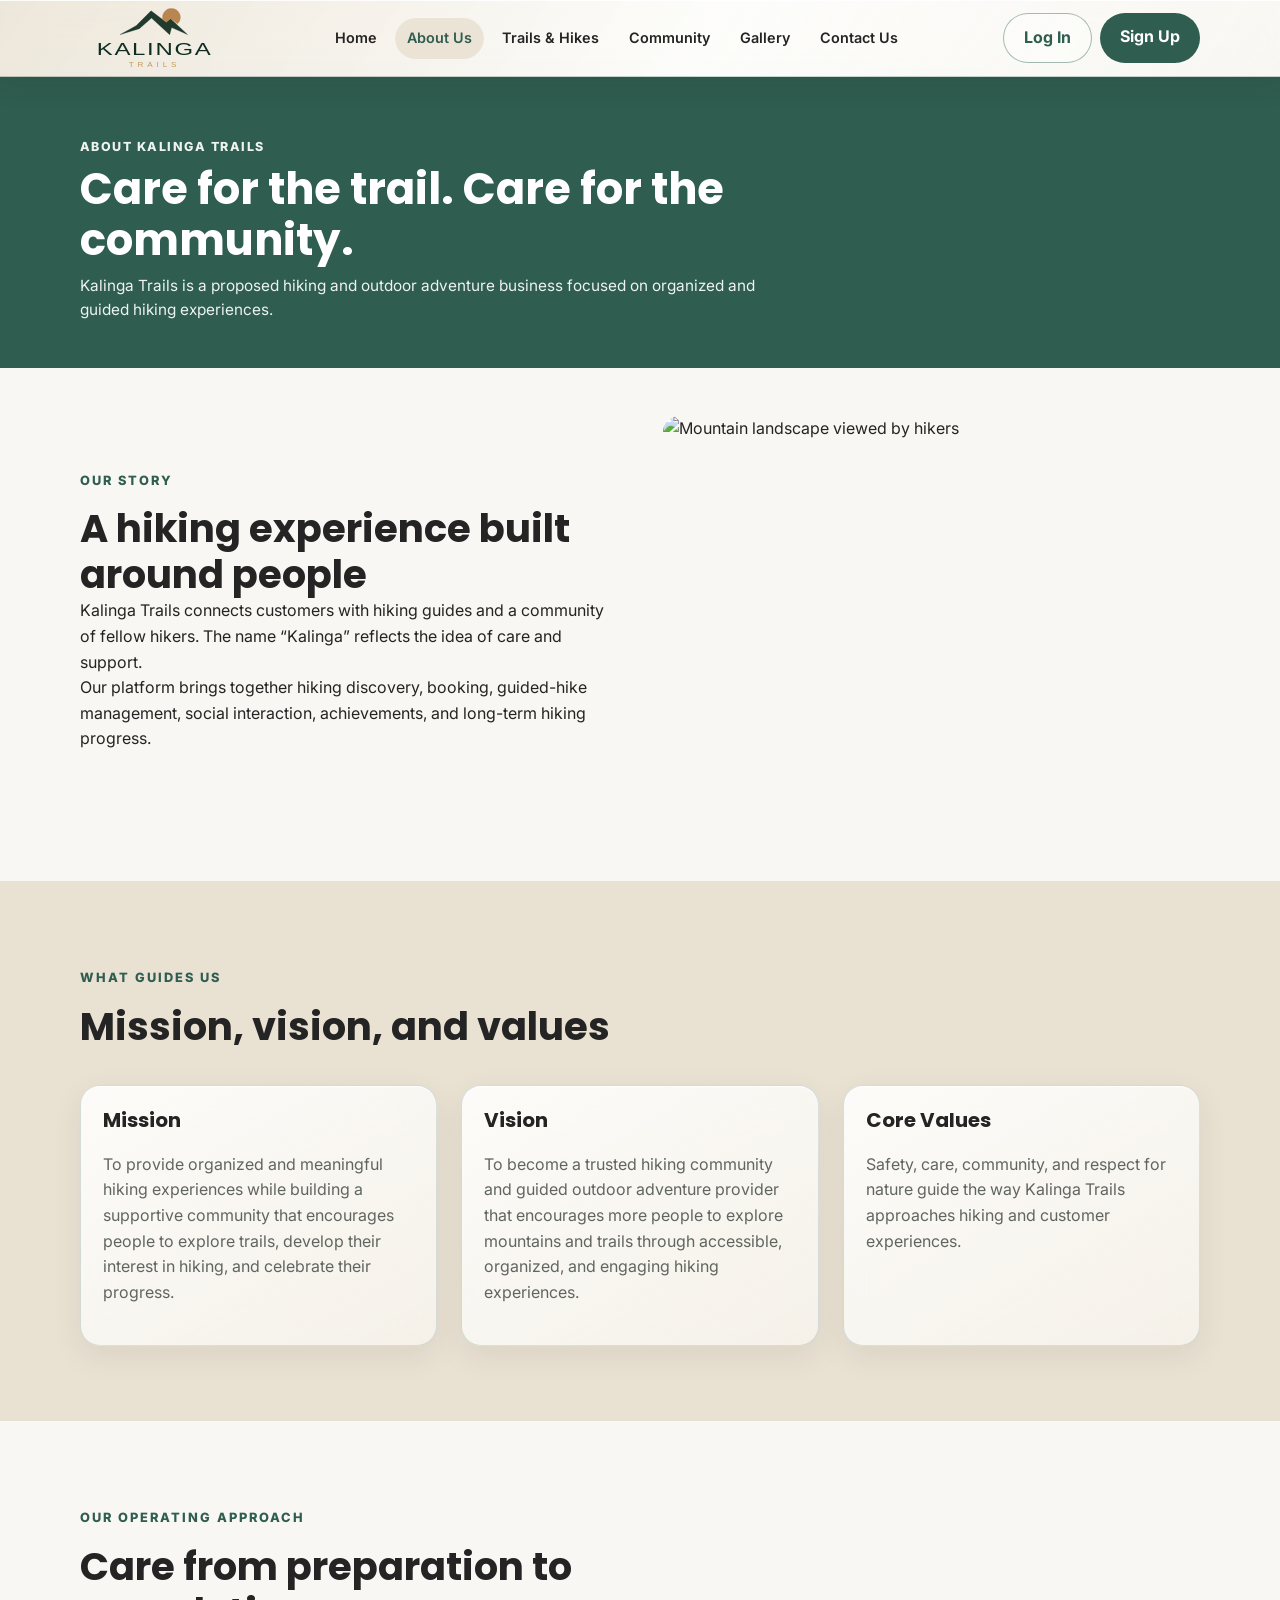
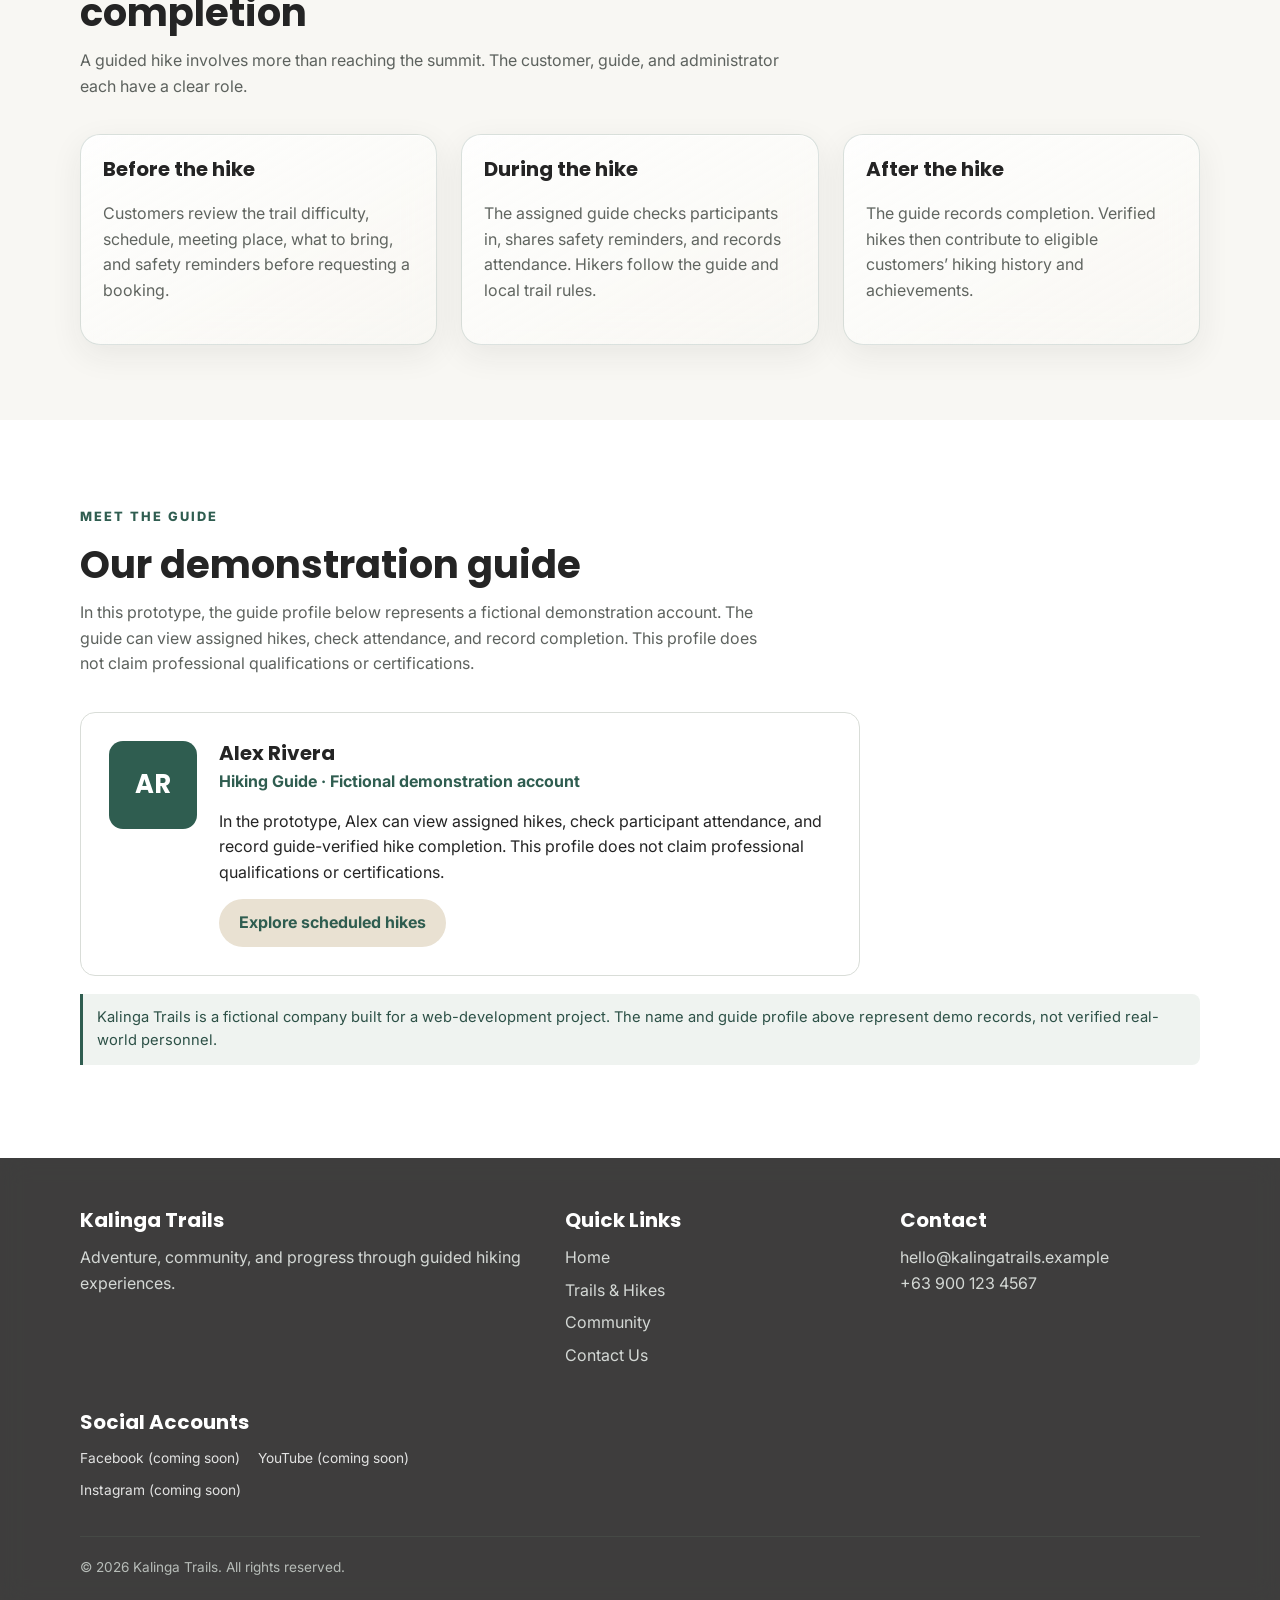
==== commit d9c82ddb: "Improve company pages and featured hikes Add admin-managed homepage hike selection, improve gallery " ====
--- a/about.html
+++ b/about.html
@@ -4,7 +4,7 @@
         <meta charset="UTF-8">
         <meta name="viewport" content="width=device-width, initial-scale=1.0">
     <title>About Us | Kalinga Trails</title>
-        <link rel="stylesheet" href="style.css"><link rel="stylesheet" href="enhancements.css">
+        <link rel="stylesheet" href="style.css">
     </head>
     <body>
         <header class="site-header">
@@ -90,14 +90,38 @@
     </section>
 
     <section class="section">
-        <div class="container">
-        <div class="section-header"><p class="eyebrow" style="color:var(--forest);">Our Guides</p><h2>Meet the people behind the hikes</h2><p>Hiking guides help manage assigned activities, participants, check-in, and hike completion records.</p></div>
-            <div class="cards">
-            <article class="card"><img class="card-image" src="https://images.unsplash.com/photo-1506794778202-cad84cf45f1d?auto=format&fit=crop&w=800&q=80" alt="Hiking guide portrait"><div class="card-body"><h3>Alex Rivera</h3><p>Lead Hiking Guide</p></div></article>
-            <article class="card"><img class="card-image" src="https://images.unsplash.com/photo-1494790108377-be9c29b29330?auto=format&fit=crop&w=800&q=80" alt="Hiking guide portrait"><div class="card-body"><h3>Maya Santos</h3><p>Trail Guide</p></div></article>
-            <article class="card"><img class="card-image" src="https://images.unsplash.com/photo-1500648767791-00dcc994a43e?auto=format&fit=crop&w=800&q=80" alt="Hiking guide portrait"><div class="card-body"><h3>Daniel Cruz</h3><p>Outdoor Guide</p></div></article>
-            </div>
+      <div class="container">
+        <div class="section-header">
+          <p class="eyebrow" style="color:var(--forest);">Our Operating Approach</p>
+          <h2>Care from preparation to completion</h2>
+          <p>A guided hike involves more than reaching the summit. The customer, guide, and administrator each have a clear role.</p>
         </div>
+        <div class="cards">
+          <article class="card"><div class="card-body"><h3>Before the hike</h3><p>Customers review the trail difficulty, schedule, meeting place, what to bring, and safety reminders before requesting a booking.</p></div></article>
+          <article class="card"><div class="card-body"><h3>During the hike</h3><p>The assigned guide checks participants in, shares safety reminders, and records attendance. Hikers follow the guide and local trail rules.</p></div></article>
+          <article class="card"><div class="card-body"><h3>After the hike</h3><p>The guide records completion. Verified hikes then contribute to eligible customers’ hiking history and achievements.</p></div></article>
+        </div>
+      </div>
+    </section>
+
+    <section class="section section-light">
+      <div class="container">
+        <div class="section-header">
+          <p class="eyebrow" style="color:var(--forest);">Meet the Guide</p>
+          <h2>Our demonstration guide</h2>
+            <p>In this prototype, the guide profile below represents a fictional demonstration account. The guide can view assigned hikes, check attendance, and record completion. This profile does not claim professional qualifications or certifications.</p>
+        </div>
+        <div class="guide-profile-card">
+          <div class="guide-profile-avatar" aria-hidden="true">AR</div>
+          <div>
+            <h3>Alex Rivera</h3>
+            <p class="guide-role-label">Hiking Guide · Fictional demonstration account</p>
+            <p>In the prototype, Alex can view assigned hikes, check participant attendance, and record guide-verified hike completion. This profile does not claim professional qualifications or certifications.</p>
+            <a class="btn btn-secondary" href="trails.html">Explore scheduled hikes</a>
+          </div>
+        </div>
+        <p class="demo-disclaimer">Kalinga Trails is a fictional company built for a web-development project. The name and guide profile above represent demo records, not verified real-world personnel.</p>
+      </div>
     </section>
 </main>
 
--- a/style.css
+++ b/style.css
@@ -1,1198 +1,2522 @@
-
-@import url('https://fonts.googleapis.com/css2?family=Inter:wght@400;500;600;700&family=Poppins:wght@600;700;800&display=swap');
+@import url("https://fonts.googleapis.com/css2?family=Inter:wght@400;500;600;700&family=Poppins:wght@600;700;800&display=swap");
 
 :root {
-    --forest: #2F5D50;
-    --mountain: #486B7A;
-    --sand: #E9E1D2;
-    --offwhite: #F8F7F3;
-    --charcoal: #242424;
-    --white: #FFFFFF;
-    --border: #d9ddd8;
-    --shadow: 0 8px 24px rgba(36, 36, 36, 0.08);
+  --forest: #2f5d50;
+  --mountain: #486b7a;
+  --sand: #e9e1d2;
+  --offwhite: #f8f7f3;
+  --charcoal: #242424;
+  --white: #ffffff;
+  --border: #d9ddd8;
+  --shadow: 0 8px 24px rgba(36, 36, 36, 0.08);
 }
 
 * {
-box-sizing: border-box;
-margin: 0;
-padding: 0;
+  box-sizing: border-box;
+  margin: 0;
+  padding: 0;
 }
 
 html {
-    scroll-behavior: smooth;
+  scroll-behavior: smooth;
 }
 
 body {
-    font-family: "Inter", sans-serif;
-    color: var(--charcoal);
-    background: var(--offwhite);
-    line-height: 1.6;
+  font-family: "Inter", sans-serif;
+  color: var(--charcoal);
+  background: var(--offwhite);
+  line-height: 1.6;
 }
 
 img {
+  width: 100%;
+  display: block;
+}
+
+a {
+  color: inherit;
+  text-decoration: none;
+}
+
+h1,
+h2,
+h3,
+h4 {
+  font-family: "Poppins", sans-serif;
+  line-height: 1.2;
+}
+
+h1 {
+  font-size: clamp(2.2rem, 5vw, 4.5rem);
+}
+
+h2 {
+  font-size: clamp(1.8rem, 3vw, 2.7rem);
+}
+
+h3 {
+  font-size: 1.25rem;
+}
+
+.container {
+  width: min(1120px, 92%);
+  margin: auto;
+}
+
+.site-header {
+  background: var(--white);
+  border-bottom: 1px solid var(--border);
+  position: sticky;
+  top: 0;
+  z-index: 10;
+}
+
+.navbar {
+  min-height: 76px;
+  display: flex;
+  align-items: center;
+  justify-content: space-between;
+  gap: 25px;
+}
+
+.logo {
+  display: flex;
+  align-items: center;
+  flex-shrink: 0;
+  color: var(--forest);
+  text-decoration: none;
+}
+
+.logo-svg {
+  display: block;
+  width: 150px;
+  height: 65px;
+  flex-shrink: 0;
+}
+
+.logo-mark {
+  width: 38px;
+  height: 38px;
+  border-radius: 50% 50% 45% 45%;
+  background: var(--forest);
+  position: relative;
+  overflow: hidden;
+}
+
+.logo-mark::before {
+  content: "";
+  position: absolute;
+  width: 28px;
+  height: 28px;
+  background: var(--mountain);
+  transform: rotate(45deg);
+  left: 5px;
+  top: 15px;
+}
+
+.logo-mark::after {
+  content: "";
+  position: absolute;
+  width: 20px;
+  height: 20px;
+  background: var(--sand);
+  transform: rotate(45deg);
+  left: 12px;
+  top: 10px;
+}
+
+.nav-links {
+  display: flex;
+  flex-wrap: wrap;
+  justify-content: flex-end;
+  gap: 6px;
+  list-style: none;
+}
+
+.nav-links a {
+  display: block;
+  padding: 9px 12px;
+  border-radius: 8px;
+  font-size: 0.9rem;
+  font-weight: 600;
+}
+
+.nav-links a:hover,
+.nav-links a.active {
+  background: var(--sand);
+  color: var(--forest);
+}
+
+.nav-actions {
+  display: flex;
+  gap: 8px;
+}
+
+.btn {
+  display: inline-block;
+  border: 0;
+  border-radius: 9px;
+  padding: 12px 19px;
+  font-weight: 700;
+  font-family: "Inter", sans-serif;
+  cursor: pointer;
+  text-align: center;
+
+  transition:
+    background-color 0.2s ease,
+    transform 0.2s ease;
+}
+
+.btn:hover {
+  transform: translateY(-2px);
+}
+
+.btn-primary {
+  background: var(--forest);
+  color: var(--white);
+}
+
+.btn-primary:hover {
+  background: #244a40;
+}
+
+.btn-secondary {
+  background: var(--sand);
+  color: var(--forest);
+}
+
+.btn-outline {
+  border: 1px solid var(--forest);
+  color: var(--forest);
+  background: transparent;
+}
+
+.btn:focus-visible {
+  outline: 3px solid var(--mountain);
+  outline-offset: 3px;
+}
+.hero {
+  min-height: 590px;
+  display: flex;
+  align-items: center;
+  background:
+    linear-gradient(rgba(36, 36, 36, 0.38), rgba(36, 36, 36, 0.48)),
+    url("https://images.unsplash.com/photo-1464822759023-fed622ff2c3b?auto=format&fit=crop&w=1800&q=85")
+      center/cover;
+  color: var(--white);
+}
+
+.hero-content {
+  max-width: 720px;
+  padding: 90px 0;
+}
+
+.eyebrow {
+  color: var(--sand);
+  text-transform: uppercase;
+  letter-spacing: 2px;
+  font-size: 0.8rem;
+  font-weight: 800;
+  margin-bottom: 15px;
+}
+
+.hero p {
+  max-width: 650px;
+  margin: 22px 0 30px;
+  font-size: 1.08rem;
+}
+
+.hero-buttons {
+  display: flex;
+  flex-wrap: wrap;
+  gap: 12px;
+}
+
+.section {
+  padding: 75px 0;
+}
+
+.section-header {
+  max-width: 700px;
+  margin-bottom: 35px;
+}
+
+.section-header p {
+  margin-top: 12px;
+  color: #5d625e;
+}
+
+.section-light {
+  background: var(--white);
+}
+
+.section-sand {
+  background: var(--sand);
+}
+
+.cards {
+  display: grid;
+  grid-template-columns: repeat(3, 1fr);
+  gap: 24px;
+}
+
+.card {
+  background: var(--white);
+  border-radius: 15px;
+  overflow: hidden;
+  box-shadow: var(--shadow);
+  border: 1px solid rgba(36, 36, 36, 0.06);
+}
+
+.card-image {
+  height: 220px;
+  object-fit: cover;
+}
+
+.card-body {
+  padding: 22px;
+}
+
+.card-body p {
+  color: #606560;
+  margin: 10px 0 18px;
+}
+
+.card-meta {
+  display: flex;
+  flex-wrap: wrap;
+  gap: 8px;
+  margin: 14px 0;
+}
+
+.card,
+.info-box,
+.activity {
+  box-shadow: 0 4px 16px rgba(36, 36, 36, 0.06);
+  transition:
+    transform 0.2s ease,
+    box-shadow 0.2s ease;
+}
+
+.card:hover {
+  transform: translateY(-4px);
+  box-shadow: 0 10px 26px rgba(36, 36, 36, 0.12);
+}
+
+.tag {
+  background: var(--sand);
+  color: var(--forest);
+  padding: 5px 9px;
+  border-radius: 20px;
+  font-size: 0.78rem;
+  font-weight: 700;
+}
+
+.info-grid {
+  display: grid;
+  grid-template-columns: repeat(4, 1fr);
+  gap: 18px;
+}
+
+.info-box {
+  background: var(--white);
+  border-radius: 12px;
+  padding: 22px;
+  border: 1px solid var(--border);
+}
+
+.info-box strong {
+  display: block;
+  color: var(--forest);
+  font-size: 1.5rem;
+  font-family: "Poppins", sans-serif;
+}
+
+.split {
+  display: grid;
+  grid-template-columns: 1fr 1fr;
+  gap: 45px;
+  align-items: center;
+}
+
+.split img {
+  height: 390px;
+  object-fit: cover;
+  border-radius: 16px;
+}
+
+.feature-list {
+  list-style: none;
+  margin-top: 20px;
+}
+
+.feature-list li {
+  margin: 13px 0;
+  padding-left: 25px;
+  position: relative;
+}
+
+.feature-list li::before {
+  content: "✓";
+  color: var(--forest);
+  font-weight: 800;
+  position: absolute;
+  left: 0;
+}
+
+.page-hero {
+  padding: 80px 0;
+  background: var(--forest);
+  color: var(--white);
+}
+
+.page-hero p {
+  max-width: 680px;
+  margin-top: 14px;
+  color: #edf3ef;
+}
+
+.filters {
+  display: flex;
+  flex-wrap: wrap;
+  gap: 10px;
+  margin-bottom: 28px;
+}
+
+.filter {
+  padding: 9px 15px;
+  border-radius: 20px;
+  border: 1px solid var(--border);
+  background: var(--white);
+  color: var(--charcoal);
+  font-size: 0.9rem;
+}
+
+.details-grid {
+  display: grid;
+  grid-template-columns: 1.5fr 1fr;
+  gap: 35px;
+}
+
+.details-image {
+  border-radius: 16px;
+  height: 460px;
+  object-fit: cover;
+}
+
+.detail-panel {
+  background: var(--white);
+  padding: 28px;
+  border-radius: 16px;
+  box-shadow: var(--shadow);
+  align-self: start;
+}
+
+.detail-row {
+  display: flex;
+  justify-content: space-between;
+  gap: 20px;
+  padding: 13px 0;
+  border-bottom: 1px solid var(--border);
+}
+
+.detail-row:last-child {
+  border-bottom: 0;
+}
+
+.gallery {
+  display: grid;
+  grid-template-columns: repeat(3, 1fr);
+  gap: 16px;
+}
+
+.gallery img {
+  height: 270px;
+  object-fit: cover;
+  border-radius: 12px;
+}
+
+.community-grid {
+  display: grid;
+  grid-template-columns: 2fr 1fr;
+  gap: 24px;
+}
+
+.activity {
+  background: var(--white);
+  border: 1px solid var(--border);
+  border-radius: 14px;
+  padding: 22px;
+  margin-bottom: 16px;
+}
+
+.activity-top {
+  display: flex;
+  justify-content: space-between;
+  gap: 10px;
+  margin-bottom: 10px;
+}
+
+.badge {
+  background: var(--forest);
+  color: var(--white);
+  border-radius: 20px;
+  padding: 5px 10px;
+  font-size: 0.75rem;
+  font-weight: 700;
+}
+
+.form-box {
+  background: var(--white);
+  padding: 30px;
+  border-radius: 15px;
+  box-shadow: var(--shadow);
+}
+
+.form-group {
+  margin-bottom: 17px;
+}
+
+label {
+  display: block;
+  font-weight: 700;
+  margin-bottom: 7px;
+}
+
+input,
+textarea,
+select {
+  width: 100%;
+  border: 1px solid #cbd1cc;
+  border-radius: 8px;
+  padding: 12px;
+  font: inherit;
+  background: var(--white);
+}
+
+textarea {
+  min-height: 130px;
+  resize: vertical;
+}
+
+.faq {
+  margin-top: 35px;
+}
+
+.faq-item {
+  background: var(--white);
+  padding: 20px;
+  border-bottom: 1px solid var(--border);
+}
+
+.site-footer {
+  background: var(--charcoal);
+  color: var(--white);
+  padding: 50px 0 25px;
+}
+
+.footer-grid {
+  display: grid;
+  grid-template-columns: 1.5fr 1fr 1fr;
+  gap: 35px;
+}
+
+.footer-grid h3 {
+  margin-bottom: 13px;
+}
+
+.footer-grid p,
+.footer-grid a {
+  color: #d4d8d5;
+}
+
+.footer-links {
+  list-style: none;
+}
+
+.footer-links li {
+  margin: 7px 0;
+}
+
+.copyright {
+  border-top: 1px solid #454945;
+  margin-top: 35px;
+  padding-top: 20px;
+  color: #b7bcb8;
+  font-size: 0.85rem;
+}
+
+.cta {
+  text-align: center;
+  background: var(--mountain);
+  color: var(--white);
+  border-radius: 18px;
+  padding: 55px 25px;
+}
+
+.cta p {
+  margin: 12px auto 24px;
+  max-width: 650px;
+}
+
+/* Glass Morphism */
+.site-header {
+  background: rgba(255, 255, 255, 0.72);
+  backdrop-filter: blur(14px);
+  -webkit-backdrop-filter: blur(14px);
+}
+
+.card,
+.info-box,
+.activity,
+.form-box,
+.detail-panel,
+.faq-item,
+.filter {
+  background: rgba(255, 255, 255, 0.62);
+  border: 1px solid rgba(255, 255, 255, 0.45);
+  backdrop-filter: blur(12px);
+  -webkit-backdrop-filter: blur(12px);
+}
+
+.card,
+.info-box,
+.activity,
+.form-box,
+.detail-panel {
+  box-shadow: 0 8px 28px rgba(36, 36, 36, 0.1);
+}
+
+.site-footer {
+  background: rgba(36, 36, 36, 0.88);
+  backdrop-filter: blur(14px);
+  -webkit-backdrop-filter: blur(14px);
+}
+
+.social-links {
+  display: flex;
+  flex-wrap: wrap;
+  gap: 10px;
+  margin-top: 12px;
+}
+
+.social-links a {
+  display: inline-block;
+  padding: 8px 12px;
+  border: 1px solid rgba(255, 255, 255, 0.25);
+  border-radius: 10px;
+  background: rgba(255, 255, 255, 0.08);
+  color: #d4d8d5;
+  backdrop-filter: blur(8px);
+  -webkit-backdrop-filter: blur(8px);
+  transition:
+    background-color 0.2s ease,
+    transform 0.2s ease;
+}
+
+.social-links a:hover {
+  background: rgba(255, 255, 255, 0.16);
+  transform: translateY(-2px);
+}
+
+/* ===== Hamburger toggle (hidden on desktop and tablet) ===== */
+.nav-toggle {
+  position: absolute;
+  opacity: 0;
+  pointer-events: none;
+}
+
+.nav-toggle-label {
+  display: none;
+}
+
+/* ===== Responsive: Tablet landscape (header) ===== */
+@media (max-width: 1024px) {
+  .navbar {
+    flex-wrap: wrap;
+    align-items: center;
+    justify-content: space-between;
+    gap: 6px 12px;
+    padding: 10px 0;
+    min-height: auto;
+  }
+
+  .nav-actions {
+    order: 2;
+  }
+
+  .nav-links {
+    order: 3;
     width: 100%;
-    display: block;
-}
-
-a {
-    color: inherit;
-    text-decoration: none;
-}
-
-h1, h2, h3, h4 {
-    font-family: "Poppins", sans-serif;
-    line-height: 1.2;
-}
-
-h1 {
-    font-size: clamp(2.2rem, 5vw, 4.5rem);
-}
-
-h2 {
-    font-size: clamp(1.8rem, 3vw, 2.7rem);
-}
-
-h3 {
-    font-size: 1.25rem;
-}
-
-.container {
-    width: min(1120px, 92%);
-    margin: auto;
-}
-
-.site-header {
-    background: var(--white);
-    border-bottom: 1px solid var(--border);
-    position: sticky;
-    top: 0;
-    z-index: 10;
-}
-
-.navbar {
-    min-height: 76px;
+    flex-wrap: wrap;
+    justify-content: flex-start;
+    gap: 4px;
+  }
+}
+
+/* ===== Responsive: Tablet ===== */
+@media (max-width: 900px) {
+  .cards {
+    grid-template-columns: repeat(2, 1fr);
+  }
+
+  .info-grid {
+    grid-template-columns: repeat(2, 1fr);
+  }
+
+  .split,
+  .details-grid,
+  .community-grid {
+    grid-template-columns: 1fr;
+  }
+
+  .footer-grid {
+    grid-template-columns: 1fr 1fr;
+  }
+}
+
+/* ===== Responsive: Mobile ===== */
+@media (max-width: 600px) {
+  .container {
+    width: min(92%, 520px);
+  }
+
+  /* Header */
+  .site-header {
+    position: static;
+  }
+
+  .logo-svg {
+    width: 110px;
+    height: 48px;
+  }
+
+  /* Hamburger button */
+  .nav-toggle-label {
     display: flex;
     align-items: center;
-    justify-content: space-between;
-    gap: 25px;
-}
-
-.logo {
-    display: flex;
-    align-items: center;
-    flex-shrink: 0;
-    color: var(--forest);
-    text-decoration: none;
-}
-
-.logo-svg {
+    justify-content: center;
+    order: 1;
+    width: 44px;
+    height: 44px;
+    border-radius: 8px;
+    cursor: pointer;
+  }
+
+  .nav-toggle:focus-visible + .nav-toggle-label {
+    outline: 3px solid var(--mountain);
+    outline-offset: 2px;
+  }
+
+  /* Three lines */
+  .nav-toggle-label span,
+  .nav-toggle-label span::before,
+  .nav-toggle-label span::after {
     display: block;
-    width: 150px;
-    height: 65px;
-    flex-shrink: 0;
-}
-
-.logo-mark {
-    width: 38px;
-    height: 38px;
-    border-radius: 50% 50% 45% 45%;
+    width: 24px;
+    height: 3px;
+    border-radius: 2px;
     background: var(--forest);
+    transition:
+      transform 0.2s ease,
+      background-color 0.2s ease;
+  }
+
+  .nav-toggle-label span {
     position: relative;
-    overflow: hidden;
-}
-
-.logo-mark::before {
+  }
+
+  .nav-toggle-label span::before,
+  .nav-toggle-label span::after {
     content: "";
     position: absolute;
-    width: 28px;
-    height: 28px;
-    background: var(--mountain);
-    transform: rotate(45deg);
-    left: 5px;
-    top: 15px;
-}
-
-.logo-mark::after {
-    content: "";
-    position: absolute;
-    width: 20px;
-    height: 20px;
-    background: var(--sand);
-    transform: rotate(45deg);
-    left: 12px;
-    top: 10px;
-}
-
+    left: 0;
+  }
+
+  .nav-toggle-label span::before {
+    top: -8px;
+  }
+
+  .nav-toggle-label span::after {
+    top: 8px;
+  }
+
+  /* Turns into an X when open */
+  .nav-toggle:checked + .nav-toggle-label span {
+    background: transparent;
+  }
+
+  .nav-toggle:checked + .nav-toggle-label span::before {
+    transform: translateY(8px) rotate(45deg);
+  }
+
+  .nav-toggle:checked + .nav-toggle-label span::after {
+    transform: translateY(-8px) rotate(-45deg);
+  }
+
+  /* Menu panel: hidden until the checkbox is ticked */
+  .nav-links,
+  .nav-actions {
+    display: none;
+    width: 100%;
+  }
+
+  .nav-links {
+    order: 2;
+    grid-template-columns: 1fr;
+    gap: 6px;
+    padding-top: 6px;
+  }
+
+  .nav-actions {
+    order: 3;
+    padding-bottom: 6px;
+  }
+
+  .nav-actions .btn {
+    flex: 1;
+  }
+
+  .nav-toggle:checked ~ .nav-links {
+    display: grid;
+  }
+
+  .nav-toggle:checked ~ .nav-actions {
+    display: flex;
+  }
+
+  .nav-links a {
+    padding: 12px;
+    font-size: 0.95rem;
+    text-align: center;
+    background: var(--offwhite);
+  }
+
+  /* Hero */
+  .hero {
+    min-height: 420px;
+  }
+
+  .hero-content {
+    padding: 48px 0;
+  }
+
+  .hero p {
+    margin: 16px 0 22px;
+    font-size: 1rem;
+  }
+
+  .hero-buttons .btn {
+    width: 100%;
+  }
+
+  /* Sections */
+  .section {
+    padding: 40px 0;
+  }
+
+  .section-header {
+    margin-bottom: 24px;
+  }
+
+  .cards,
+  .info-grid,
+  .gallery,
+  .footer-grid {
+    grid-template-columns: 1fr;
+  }
+
+  /* Cards and images */
+  .card-body {
+    padding: 18px;
+  }
+
+  .card-image {
+    height: 180px;
+  }
+
+  .split img,
+  .details-image {
+    height: 220px;
+  }
+
+  .gallery img {
+    height: 200px;
+  }
+
+  .page-hero {
+    padding: 48px 0;
+  }
+
+  /* CTA and footer */
+  .cta {
+    padding: 36px 18px;
+  }
+
+  .site-footer {
+    padding: 36px 0 20px;
+  }
+
+  .footer-grid {
+    gap: 22px;
+  }
+}
+
+/* Proportional refinements; original theme, fonts and layout retained. */
+html {
+  scroll-padding-top: 85px;
+}
+body {
+  overflow-x: hidden;
+}
+button,
+input,
+select,
+textarea {
+  font: inherit;
+}
+button {
+  cursor: pointer;
+}
+button:disabled,
+[aria-disabled="true"] {
+  opacity: 0.55;
+  pointer-events: none;
+}
+:focus-visible {
+  outline: 3px solid var(--mountain);
+  outline-offset: 3px;
+}
+.card,
+.detail-panel,
+.form-box {
+  min-width: 0;
+}
+.card {
+  display: flex;
+  flex-direction: column;
+  height: 100%;
+  overflow: hidden;
+}
+.card-body {
+  display: flex;
+  flex-direction: column;
+  gap: 10px;
+  flex: 1;
+}
+.card-body .btn {
+  margin-top: auto;
+  align-self: flex-start;
+}
+.card-meta {
+  flex-wrap: wrap;
+  gap: 8px;
+}
+.card-image {
+  object-fit: cover;
+}
+.details-grid > * {
+  min-width: 0;
+}
+.detail-row {
+  gap: 12px;
+  overflow-wrap: anywhere;
+}
+.detail-row span {
+  text-align: right;
+}
+.navbar {
+  gap: 14px;
+}
+.nav-actions {
+  gap: 8px;
+}
 .nav-links {
+  min-width: 0;
+}
+.nav-actions .btn {
+  white-space: nowrap;
+}
+.kt-link {
+  color: var(--forest);
+  text-decoration: underline;
+}
+.kt-muted {
+  color: #576661;
+  font-size: 0.93rem;
+}
+.kt-wide {
+  width: 100%;
+  margin-top: 22px;
+  display: inline-flex;
+  justify-content: center;
+}
+.kt-separator {
+  border: 0;
+  border-top: 1px solid var(--border);
+  margin: 24px 0;
+}
+.kt-actions {
+  display: flex;
+  flex-wrap: wrap;
+  gap: 10px;
+  align-items: center;
+  margin-top: 12px;
+}
+.kt-actions .btn {
+  font-size: 0.9rem;
+}
+.kt-filter-row {
+  display: flex;
+  flex-wrap: wrap;
+  gap: 14px;
+  margin: 0 0 24px;
+  align-items: end;
+}
+.kt-filter-row label {
+  display: grid;
+  gap: 5px;
+  font-weight: 600;
+  flex: 1;
+  min-width: 170px;
+}
+.kt-filter-row input,
+.kt-filter-row select {
+  border: 1px solid var(--border);
+  background: white;
+  padding: 12px;
+  border-radius: 9px;
+  width: 100%;
+  min-height: 46px;
+}
+.kt-panel {
+  background: white;
+  border: 1px solid var(--border);
+  border-radius: 14px;
+  padding: clamp(20px, 3vw, 32px);
+  box-shadow: var(--shadow);
+  min-width: 0;
+}
+.kt-panel > h2 {
+  font-size: clamp(1.5rem, 2.5vw, 2rem);
+  margin-bottom: 18px;
+}
+.kt-panel > h3 {
+  font-size: 1.1rem;
+  margin: 24px 0 12px;
+}
+.kt-panel > p {
+  margin-bottom: 16px;
+}
+.kt-fields {
+  display: grid;
+  grid-template-columns: repeat(2, minmax(0, 1fr));
+  gap: 16px;
+  margin: 18px 0;
+}
+.kt-field {
+  display: flex;
+  flex-direction: column;
+  gap: 6px;
+  font-size: 0.94rem;
+  font-weight: 600;
+  min-width: 0;
+}
+.kt-field input,
+.kt-field textarea,
+.kt-field select,
+.kt-comment-form input {
+  width: 100%;
+  border: 1px solid #bdc9c3;
+  border-radius: 8px;
+  padding: 11px 12px;
+  background: #fff;
+  color: var(--charcoal);
+  font-weight: 400;
+  min-height: 44px;
+}
+.kt-field textarea {
+  resize: vertical;
+}
+.kt-full {
+  grid-column: 1/-1;
+}
+.kt-check {
+  display: flex;
+  gap: 8px;
+  align-items: start;
+  margin: 15px 0 20px;
+}
+.kt-check input {
+  margin-top: 6px;
+}
+.kt-auth {
+  max-width: 630px;
+  margin: auto;
+}
+.kt-dashboard {
+  display: grid;
+  grid-template-columns: 240px minmax(0, 1fr);
+  gap: 24px;
+  align-items: start;
+}
+.kt-sidebar {
+  background: white;
+  border: 1px solid var(--border);
+  border-radius: 14px;
+  padding: 14px;
+  position: sticky;
+  top: 90px;
+}
+.kt-user {
+  padding: 13px;
+  border-bottom: 1px solid var(--border);
+  margin-bottom: 8px;
+}
+.kt-user p {
+  font-size: 0.75rem;
+  color: var(--mountain);
+}
+.kt-sidebar nav {
+  display: grid;
+  gap: 3px;
+}
+.kt-sidebar a {
+  display: block;
+  padding: 11px 12px;
+  border-radius: 8px;
+  font-weight: 600;
+  font-size: 0.9rem;
+  transition: background 0.15s;
+}
+.kt-sidebar a:hover,
+.kt-sidebar a.selected {
+  background: var(--sand);
+  color: var(--forest);
+}
+.kt-dashboard-content {
+  min-width: 0;
+}
+.kt-stats {
+  display: grid;
+  grid-template-columns: repeat(auto-fit, minmax(135px, 1fr));
+  gap: 12px;
+  margin-bottom: 20px;
+}
+.kt-stat {
+  padding: 18px;
+  border: 1px solid var(--border);
+  border-radius: 10px;
+  background: var(--offwhite);
+  display: grid;
+  gap: 6px;
+}
+.kt-stat span {
+  font-size: 0.8rem;
+  color: #53665d;
+}
+.kt-stat strong {
+  font-family: Poppins, sans-serif;
+  font-size: 1.6rem;
+  color: var(--forest);
+  overflow-wrap: anywhere;
+}
+.kt-item {
+  display: flex;
+  align-items: start;
+  justify-content: space-between;
+  gap: 15px;
+  padding: 16px 0;
+  border-bottom: 1px solid var(--border);
+  min-width: 0;
+}
+.kt-item:last-child {
+  border-bottom: 0;
+}
+.kt-item > * {
+  min-width: 0;
+}
+.kt-item p {
+  margin: 5px 0;
+  overflow-wrap: anywhere;
+}
+.kt-grow {
+  width: 100%;
+}
+.kt-participant {
+  display: grid;
+  grid-template-columns: minmax(100px, 1fr) minmax(140px, 1fr) minmax(
+      140px,
+      1fr
+    );
+  gap: 12px;
+  align-items: center;
+  padding: 14px 0;
+  border-bottom: 1px solid var(--border);
+}
+.kt-participant .kt-field {
+  font-size: 0.8rem;
+}
+.kt-profile-top {
+  display: flex;
+  gap: 18px;
+  align-items: center;
+  flex-wrap: wrap;
+}
+.kt-avatar {
+  width: 88px;
+  height: 88px;
+  object-fit: cover;
+  border-radius: 50%;
+  border: 2px solid var(--forest);
+}
+.kt-avatar-fallback {
+  display: grid;
+  place-items: center;
+  background: var(--sand);
+  font-size: 2.4rem;
+}
+.kt-post {
+  display: block;
+}
+.kt-post-photo {
+  max-height: 380px;
+  object-fit: cover;
+  border-radius: 10px;
+  margin: 12px 0;
+}
+.kt-comments {
+  margin: 12px 0;
+}
+.kt-comment-form {
+  display: flex;
+  gap: 8px;
+}
+.kt-comment-form input {
+  flex: 1;
+  min-width: 0;
+}
+.kt-comment-form button {
+  flex-shrink: 0;
+}
+.kt-gallery-item {
+  position: relative;
+  border: 0;
+  padding: 0;
+  text-align: left;
+  background: var(--sand);
+  border-radius: 9px;
+  overflow: hidden;
+  min-width: 0;
+}
+.kt-gallery-item img {
+  height: 240px;
+  object-fit: cover;
+  transition: transform 0.2s;
+}
+.kt-gallery-item:hover img {
+  transform: scale(1.035);
+}
+.kt-gallery-item span {
+  position: absolute;
+  bottom: 0;
+  left: 0;
+  right: 0;
+  padding: 10px 13px;
+  color: white;
+  background: linear-gradient(transparent, rgba(0, 0, 0, 0.7));
+  font-size: 0.85rem;
+}
+.kt-modal {
+  border: 0;
+  border-radius: 14px;
+  padding: 25px;
+  max-width: min(900px, 95vw);
+  max-height: 90vh;
+  box-shadow: 0 20px 65px #0005;
+}
+.kt-modal::backdrop {
+  background: #0009;
+}
+.kt-modal-close {
+  float: right;
+  background: none;
+  border: 0;
+  font-size: 2rem;
+  line-height: 1;
+  padding: 0 0 10px 12px;
+}
+.kt-modal-image {
+  max-height: 72vh;
+  object-fit: contain;
+}
+.kt-modal p {
+  padding-top: 10px;
+}
+#kt-toast {
+  position: fixed;
+  bottom: 24px;
+  right: 24px;
+  background: var(--forest);
+  color: white;
+  padding: 14px 18px;
+  border-radius: 10px;
+  z-index: 99;
+  max-width: 340px;
+  box-shadow: var(--shadow);
+  opacity: 0;
+  transform: translateY(15px);
+  pointer-events: none;
+  transition: 0.2s;
+}
+#kt-toast.show {
+  opacity: 1;
+  transform: translateY(0);
+}
+#kt-toast.error {
+  background: #8c3b35;
+}
+progress {
+  accent-color: var(--forest);
+  max-width: 130px;
+}
+@media (max-width: 900px) {
+  .kt-dashboard {
+    grid-template-columns: 1fr;
+  }
+  .kt-sidebar {
+    position: static;
+  }
+  .kt-sidebar nav {
     display: flex;
+    overflow-x: auto;
+    gap: 6px;
+    scrollbar-width: thin;
+    padding-bottom: 6px;
+  }
+  .kt-sidebar nav a {
+    white-space: nowrap;
+  }
+  .kt-user {
+    padding: 8px 12px;
+  }
+  .kt-stats {
+    grid-template-columns: repeat(2, minmax(0, 1fr));
+  }
+}
+@media (max-width: 600px) {
+  .kt-panel {
+    padding: 18px;
+  }
+  .kt-fields {
+    grid-template-columns: 1fr;
+  }
+  .kt-participant {
+    grid-template-columns: 1fr;
+  }
+  .kt-item {
+    flex-direction: column;
+    gap: 8px;
+  }
+  .kt-comment-form {
     flex-wrap: wrap;
-    justify-content: flex-end;
-    gap: 6px;
-    list-style: none;
-}
-
+  }
+  .kt-filter-row label {
+    min-width: 100%;
+  }
+  .kt-stats {
+    grid-template-columns: repeat(2, minmax(0, 1fr));
+  }
+  .kt-dashboard {
+    gap: 14px;
+  }
+  .nav-actions .btn {
+    font-size: 0.85rem;
+  }
+  .kt-item .kt-actions {
+    margin-top: 0;
+  }
+}
+@media (prefers-reduced-motion: reduce) {
+  *,
+  *::before,
+  *::after {
+    scroll-behavior: auto !important;
+    transition: none !important;
+  }
+}
+.kt-social-label {
+  display: inline-block;
+  font-size: 0.86rem;
+  opacity: 0.85;
+  margin-right: 8px;
+}
+.kt-items {
+  margin-bottom: 20px;
+}
+.kt-post h3 {
+  margin: 0 0 8px;
+}
+
+/* Dashboard-only: compact banner and proportionate content spacing. */
+body.kt-dashboard-page .page-hero {
+  padding: clamp(22px, 3vw, 42px) 0;
+}
+body.kt-dashboard-page .page-hero .eyebrow {
+  margin: 0 0 6px;
+  font-size: 0.76rem;
+  letter-spacing: 0.14em;
+}
+body.kt-dashboard-page .page-hero h1 {
+  font-size: clamp(1.85rem, 3.1vw, 2.8rem);
+  line-height: 1.18;
+  margin: 0;
+}
+body.kt-dashboard-page .page-hero p:not(.eyebrow) {
+  margin-top: 8px;
+  font-size: 0.96rem;
+}
+body.kt-dashboard-page main > .section {
+  padding-top: clamp(20px, 3vw, 38px);
+  padding-bottom: clamp(30px, 4vw, 55px);
+}
+body.kt-dashboard-page .kt-sidebar {
+  top: 96px;
+}
+body.kt-dashboard-page .kt-dashboard-content {
+  min-height: 270px;
+}
+body.kt-dashboard-page .kt-sidebar a:focus-visible {
+  outline-offset: -2px;
+}
+@media (max-width: 600px) {
+  body.kt-dashboard-page .page-hero {
+    padding: 20px 0 24px;
+  }
+  body.kt-dashboard-page .page-hero h1 {
+    font-size: 1.75rem;
+  }
+  body.kt-dashboard-page main > .section {
+    padding-top: 18px;
+  }
+}
+
+/* 2026 UI pass: shared compact inner-page banners. Home hero is untouched. */
+body:not(.kt-dashboard-page) .page-hero {
+  padding: clamp(26px, 3.6vw, 52px) 0;
+}
+body:not(.kt-dashboard-page) .page-hero h1 {
+  font-size: clamp(1.85rem, 3.4vw, 3rem);
+  line-height: 1.16;
+  max-width: 900px;
+  overflow-wrap: break-word;
+}
+body:not(.kt-dashboard-page) .page-hero .eyebrow {
+  font-size: 0.78rem;
+  letter-spacing: 0.12em;
+  margin-bottom: 7px;
+}
+body:not(.kt-dashboard-page) .page-hero p:not(.eyebrow) {
+  margin-top: 9px;
+  font-size: clamp(0.9rem, 1.2vw, 1rem);
+  line-height: 1.55;
+}
+body:not(.kt-dashboard-page) .page-hero + .section {
+  padding-top: clamp(25px, 3.8vw, 50px);
+}
+body.kt-dashboard-page .page-hero {
+  padding: clamp(20px, 2.6vw, 36px) 0;
+}
+body.kt-dashboard-page .page-hero h1 {
+  font-size: clamp(1.75rem, 2.7vw, 2.5rem);
+}
+/* Clearer targets and softer state changes, maintaining the original colors. */
+.kt-sidebar nav a {
+  min-height: 42px;
+  display: flex;
+  align-items: center;
+  gap: 6px;
+  transition:
+    background-color 0.16s ease,
+    color 0.16s ease;
+}
+.kt-sidebar nav a.selected {
+  box-shadow: inset 3px 0 0 var(--forest);
+}
+.kt-dashboard-content .kt-panel {
+  max-width: 100%;
+}
+.kt-dashboard-content .kt-panel > h2 {
+  line-height: 1.2;
+  overflow-wrap: anywhere;
+}
+.kt-dashboard-content {
+  min-height: 400px;
+}
+.kt-panel form .btn {
+  min-height: 43px;
+}
+.kt-panel input,
+.kt-panel select,
+.kt-panel textarea {
+  max-width: 100%;
+}
+.kt-fields .kt-field {
+  min-width: 0;
+}
+.kt-actions {
+  row-gap: 10px;
+}
+.kt-actions .btn {
+  min-height: 42px;
+  display: inline-flex;
+  align-items: center;
+  justify-content: center;
+  text-align: center;
+}
+.kt-field input:focus,
+.kt-field select:focus,
+.kt-field textarea:focus,
+.kt-filter-row input:focus,
+.kt-filter-row select:focus {
+  outline: 2px solid var(--mountain);
+  outline-offset: 1px;
+  border-color: var(--forest);
+}
+.kt-item {
+  overflow-wrap: anywhere;
+}
+.kt-item .kt-actions {
+  flex-shrink: 0;
+}
+.kt-stat {
+  min-width: 0;
+}
+.kt-dashboard-content [role="status"] {
+  font-size: 0.85rem;
+  color: var(--mountain);
+  margin: 0 0 12px;
+}
+@media (max-width: 1024px) {
+  .navbar .nav-actions .btn {
+    padding-inline: 12px;
+  }
+}
+@media (max-width: 900px) {
+  .kt-sidebar {
+    padding: 12px;
+  }
+  .kt-sidebar nav {
+    display: flex;
+    overflow-x: auto;
+    scroll-snap-type: x proximity;
+    gap: 5px;
+    padding-bottom: 7px;
+  }
+  .kt-sidebar nav a {
+    scroll-snap-align: start;
+    flex: 0 0 auto;
+    padding: 10px 12px;
+  }
+  .kt-dashboard-content {
+    min-height: 320px;
+  }
+  .kt-panel > h2 {
+    font-size: clamp(1.4rem, 3vw, 1.85rem);
+  }
+}
+@media (max-width: 600px) {
+  body:not(.kt-dashboard-page) .page-hero {
+    padding: 24px 0 28px;
+  }
+  body:not(.kt-dashboard-page) .page-hero h1 {
+    font-size: clamp(1.6rem, 6vw, 2rem);
+  }
+  body.kt-dashboard-page .page-hero {
+    padding: 20px 0 24px;
+  }
+  body.kt-dashboard-page .page-hero h1 {
+    font-size: 1.75rem;
+  }
+  .kt-sidebar {
+    border-radius: 12px;
+  }
+  .kt-panel {
+    border-radius: 12px;
+  }
+  .kt-dashboard-content {
+    min-height: 260px;
+  }
+  .kt-item .kt-actions {
+    width: 100%;
+    flex-wrap: wrap;
+  }
+  .kt-item .kt-actions .btn {
+    flex: 1 1 auto;
+  }
+  .kt-stats {
+    grid-template-columns: repeat(2, minmax(0, 1fr));
+    gap: 9px;
+  }
+  .kt-stat {
+    padding: 13px;
+  }
+  .kt-stat strong {
+    font-size: clamp(1.2rem, 5vw, 1.55rem);
+  }
+  .kt-filter-row {
+    gap: 10px;
+  }
+  .kt-comment-form input {
+    flex-basis: 100%;
+  }
+  .kt-comment-form button {
+    width: 100%;
+  }
+}
+@media (prefers-reduced-motion: reduce) {
+  .kt-sidebar nav a {
+    transition: none;
+  }
+}
+
+/* Community page refinements */
+.kt-community-layout {
+  display: grid;
+  grid-template-columns: minmax(0, 1.65fr) minmax(280px, 0.9fr);
+  gap: 28px;
+  align-items: start;
+}
+.kt-community-main,
+.kt-community-sidebar {
+  min-width: 0;
+}
+.kt-community-sidebar {
+  display: grid;
+  gap: 18px;
+}
+.kt-community-heading {
+  margin-bottom: 18px;
+}
+.kt-community-intro {
+  margin-bottom: 18px;
+}
+.kt-community-summary {
+  display: grid;
+  grid-template-columns: repeat(3, minmax(0, 1fr));
+  gap: 12px;
+}
+.kt-summary-card {
+  background: var(--offwhite);
+  border: 1px solid var(--border);
+  border-radius: 12px;
+  padding: 16px;
+}
+.kt-summary-card strong {
+  display: block;
+  margin-bottom: 6px;
+  font-family: Poppins, sans-serif;
+  color: var(--charcoal);
+}
+.kt-summary-card p {
+  margin: 0;
+  color: #5b6863;
+  font-size: 0.94rem;
+  line-height: 1.5;
+}
+.kt-post-list {
+  display: grid;
+  gap: 18px;
+}
+.kt-post-card {
+  background: var(--white);
+  border: 1px solid var(--border);
+  border-radius: 14px;
+  padding: 20px;
+  box-shadow: var(--shadow);
+}
+.kt-post-header {
+  display: flex;
+  justify-content: space-between;
+  align-items: flex-start;
+  gap: 14px;
+  margin-bottom: 10px;
+}
+.kt-post-author h3 {
+  margin: 0;
+  font-size: 1.2rem;
+}
+.kt-post-meta {
+  margin: 4px 0 0;
+  color: #65716c;
+  font-size: 0.9rem;
+}
+.kt-post-text {
+  margin: 0 0 12px;
+  line-height: 1.65;
+  color: var(--charcoal);
+}
+.kt-post-photo {
+  display: block;
+  width: 100%;
+  aspect-ratio: 16/9;
+  max-height: 300px;
+  object-fit: cover;
+  border-radius: 12px;
+  margin: 0 0 14px;
+}
+.kt-post-actions {
+  padding-top: 12px;
+  border-top: 1px solid var(--border);
+  margin-top: 4px;
+}
+.kt-comments {
+  margin: 12px 0 0;
+  display: grid;
+  gap: 8px;
+}
+.kt-comments p {
+  margin: 0;
+  padding: 10px 12px;
+  background: var(--offwhite);
+  border-radius: 10px;
+  line-height: 1.5;
+}
+.kt-comment-form {
+  margin-top: 12px;
+}
+.kt-badge-card {
+  border: 1px solid var(--border);
+  border-radius: 12px;
+  padding: 16px;
+  background: var(--offwhite);
+}
+.kt-badge-card + .kt-badge-card {
+  margin-top: 12px;
+}
+.kt-badge-card h4 {
+  margin: 10px 0 8px;
+  font-size: 1.05rem;
+}
+.kt-badge-card p {
+  margin: 0;
+  color: #5b6863;
+  line-height: 1.5;
+}
+.kt-community-tips {
+  margin: 0;
+  padding-left: 18px;
+  display: grid;
+  gap: 10px;
+  color: #495652;
+}
+.kt-community-tips li {
+  line-height: 1.5;
+}
+body.community-page .activity {
+  padding: 18px;
+  margin-bottom: 12px;
+}
+body.community-page .activity:last-child {
+  margin-bottom: 0;
+}
+@media (max-width: 1100px) {
+  .kt-community-layout {
+    grid-template-columns: minmax(0, 1.45fr) minmax(260px, 0.85fr);
+  }
+  .kt-summary-card {
+    padding: 14px;
+  }
+  .kt-post-photo {
+    max-height: 270px;
+  }
+}
+@media (max-width: 900px) {
+  .kt-community-layout,
+  .kt-community-summary {
+    grid-template-columns: 1fr;
+  }
+  .kt-community-sidebar {
+    order: 2;
+  }
+  .kt-community-main {
+    order: 1;
+  }
+  .kt-post-card {
+    padding: 18px;
+  }
+  .kt-post-photo {
+    max-height: 240px;
+  }
+}
+@media (max-width: 640px) {
+  .kt-post-header {
+    flex-direction: column;
+    align-items: flex-start;
+  }
+  .kt-post-photo {
+    max-height: 210px;
+  }
+  .kt-comment-form {
+    flex-direction: column;
+  }
+  .kt-comment-form button {
+    width: 100%;
+  }
+}
+
+/* Administrator booking detail review – original Kalinga Trails palette retained. */
+.kt-booking-row {
+  align-items: center;
+}
+.kt-booking-summary {
+  min-width: 0;
+  flex: 1 1 280px;
+  overflow-wrap: anywhere;
+}
+.kt-booking-row .kt-actions {
+  justify-content: flex-end;
+}
+.kt-booking-dialog {
+  width: min(760px, calc(100% - 24px));
+  max-width: 760px;
+  padding: 0;
+  overflow: auto;
+  overscroll-behavior: contain;
+  max-height: min(88vh, 900px);
+  border: 1px solid var(--border);
+  border-radius: 16px;
+}
+.kt-booking-dialog .kt-modal-close {
+  position: sticky;
+  top: 0;
+  float: right;
+  z-index: 2;
+  margin: 12px 14px 0 0;
+  background: var(--white);
+  border-radius: 9px;
+  width: 38px;
+  height: 38px;
+  padding: 0;
+  box-shadow: 0 2px 10px #0002;
+}
+.kt-booking-detail {
+  padding: 28px;
+  clear: both;
+}
+.kt-booking-detail-head {
+  display: flex;
+  align-items: flex-start;
+  justify-content: space-between;
+  gap: 14px;
+  margin-bottom: 18px;
+}
+.kt-booking-detail-head h2 {
+  font-size: clamp(1.35rem, 3vw, 1.9rem);
+  margin: 4px 0 6px;
+}
+.kt-booking-detail-head p {
+  margin: 0;
+}
+.kt-booking-detail-section {
+  padding: 18px 0;
+  border-top: 1px solid var(--border);
+}
+.kt-booking-detail-section h3 {
+  font-size: 1.04rem;
+  margin: 0 0 14px;
+}
+.kt-booking-facts {
+  display: grid;
+  grid-template-columns: repeat(2, minmax(0, 1fr));
+  gap: 15px 20px;
+  margin: 0;
+}
+.kt-booking-fact {
+  min-width: 0;
+}
+.kt-booking-fact dt {
+  font-size: 0.82rem;
+  color: #53665d;
+  margin-bottom: 4px;
+}
+.kt-booking-fact dd {
+  margin: 0;
+  font-weight: 600;
+  overflow-wrap: anywhere;
+  white-space: pre-wrap;
+}
+.kt-booking-participants {
+  display: grid;
+  gap: 9px;
+}
+.kt-booking-participant {
+  display: flex;
+  align-items: center;
+  flex-wrap: wrap;
+  gap: 6px 10px;
+  padding: 12px 14px;
+  background: var(--offwhite);
+  border: 1px solid var(--border);
+  border-radius: 10px;
+}
+.kt-booking-participant small {
+  color: #53665d;
+  flex-basis: 100%;
+}
+.kt-booking-detail-actions {
+  display: flex;
+  gap: 10px;
+  justify-content: flex-end;
+  flex-wrap: wrap;
+  padding-top: 16px;
+  border-top: 1px solid var(--border);
+}
+@media (max-width: 700px) {
+  .kt-booking-row {
+    align-items: stretch;
+    flex-direction: column;
+  }
+  .kt-booking-row .kt-actions {
+    justify-content: flex-start;
+    width: 100%;
+  }
+  .kt-booking-dialog {
+    max-height: 94vh;
+  }
+  .kt-booking-detail {
+    padding: 18px;
+  }
+  .kt-booking-facts {
+    grid-template-columns: 1fr;
+  }
+  .kt-booking-detail-actions .btn {
+    flex: 1 1 140px;
+  }
+}
+
+/* 2026 refined glass surfaces + rounded iOS-inspired controls. All existing brand colors stay. */
+:root {
+  --kt-glass: rgba(255, 255, 255, 0.86);
+  --kt-glass-strong: rgba(255, 255, 255, 0.94);
+  --kt-glass-line: rgba(47, 93, 80, 0.13);
+  --kt-glass-shadow:
+    0 12px 36px rgba(36, 36, 36, 0.08), inset 0 1px 0 rgba(255, 255, 255, 0.75);
+}
+/* The opaque background is a readable fallback on browsers without backdrop-filter. */
+.site-header {
+  background: var(--kt-glass-strong);
+  border-bottom: 1px solid var(--kt-glass-line);
+  -webkit-backdrop-filter: blur(16px) saturate(135%);
+  backdrop-filter: blur(16px) saturate(135%);
+}
+.card,
+.kt-panel,
+.kt-sidebar,
+.activity,
+.form-box,
+.detail-panel,
+.kt-post-card,
+.kt-badge-card,
+.kt-summary-card,
+.kt-stat {
+  border-radius: 20px;
+  border-color: var(--kt-glass-line);
+  background: var(--kt-glass);
+  box-shadow: var(--kt-glass-shadow);
+  -webkit-backdrop-filter: blur(13px) saturate(115%);
+  backdrop-filter: blur(13px) saturate(115%);
+}
+.kt-panel,
+.kt-sidebar,
+.kt-post-card {
+  background: var(--kt-glass-strong);
+}
+.kt-sidebar nav a,
 .nav-links a {
-    display: block;
-    padding: 9px 12px;
-    border-radius: 8px;
-    font-size: 0.9rem;
-    font-weight: 600;
-}
-
-.nav-links a:hover,
+  border-radius: 999px;
+}
+.kt-sidebar nav a.selected,
 .nav-links a.active {
-    background: var(--sand);
-    color: var(--forest);
-}
-
-.nav-actions {
-    display: flex;
-    gap: 8px;
-}
-
-.btn {
-    display: inline-block;
-    border: 0;
-    border-radius: 9px;
-    padding: 12px 19px;
-    font-weight: 700;
-    font-family: "Inter", sans-serif;
-    cursor: pointer;
-    text-align: center;
-
-    transition: background-color 0.2s ease,
-    transform 0.2s ease;
-}
-
-.btn:hover {
-    transform: translateY(-2px);
-}
-
-.btn-primary {
-    background: var(--forest);
-    color: var(--white);
-}
-
-.btn-primary:hover {
-    background: #244a40;
-}
-
-.btn-secondary {
-    background: var(--sand);
-    color: var(--forest);
-}
-
-.btn-outline {
-    border: 1px solid var(--forest);
-    color: var(--forest);
-    background: transparent;
-}
-
-
-.btn:focus-visible {
-    outline: 3px solid var(--mountain);
-    outline-offset: 3px;
-}
-.hero {
-    min-height: 590px;
-    display: flex;
-    align-items: center;
-    background:
-        linear-gradient(rgba(36,36,36,.38), rgba(36,36,36,.48)),
-        url("https://images.unsplash.com/photo-1464822759023-fed622ff2c3b?auto=format&fit=crop&w=1800&q=85")
-        center/cover;
-        color: var(--white);
-    }
-
-    .hero-content {
-        max-width: 720px;
-        padding: 90px 0;
-    }
-
-    .eyebrow {
-        color: var(--sand);
-        text-transform: uppercase;
-        letter-spacing: 2px;
-        font-size: .8rem;
-        font-weight: 800;
-        margin-bottom: 15px;
-    }
-
-    .hero p {
-        max-width: 650px;
-        margin: 22px 0 30px;
-        font-size: 1.08rem;
-    }
-
-    .hero-buttons {
-        display: flex;
-        flex-wrap: wrap;
-        gap: 12px;
-    }
-
-    .section {
-        padding: 75px 0;
-    }
-
-    .section-header {
-        max-width: 700px;
-        margin-bottom: 35px;
-    }
-
-    .section-header p {
-        margin-top: 12px;
-        color: #5d625e;
-    }
-
-    .section-light {
-        background: var(--white);
-    }
-
-    .section-sand {
-        background: var(--sand);
-    }
-
-    .cards {
-        display: grid;
-        grid-template-columns: repeat(3, 1fr);
-        gap: 24px;
-    }
-
-    .card {
-        background: var(--white);
-        border-radius: 15px;
-        overflow: hidden;
-        box-shadow: var(--shadow);
-        border: 1px solid rgba(36,36,36,.06);
-    }
-
-    .card-image {
-        height: 220px;
-        object-fit: cover;
-    }
-
-    .card-body {
-        padding: 22px;
-    }
-
-    .card-body p {
-        color: #606560;
-        margin: 10px 0 18px;
-    }
-
-    .card-meta {
-        display: flex;
-        flex-wrap: wrap;
-        gap: 8px;
-        margin: 14px 0;
-    }
-
-    .card,
-    .info-box,
-    .activity {
-        box-shadow: 0 4px 16px rgba(36, 36, 36, 0.06);
-        transition: transform 0.2s ease,
-        box-shadow 0.2s ease;
-    }
-
-    .card:hover {
-        transform: translateY(-4px);
-        box-shadow: 0 10px 26px rgba(36, 36, 36, 0.12);
-    }
-
-    .tag {
-        background: var(--sand);
-        color: var(--forest);
-        padding: 5px 9px;
-        border-radius: 20px;
-        font-size: .78rem;
-        font-weight: 700;
-    }
-
-    .info-grid {
-        display: grid;
-        grid-template-columns: repeat(4, 1fr);
-        gap: 18px;
-    }
-
-    .info-box {
-        background: var(--white);
-        border-radius: 12px;
-        padding: 22px;
-        border: 1px solid var(--border);
-    }
-
-    .info-box strong {
-        display: block;
-        color: var(--forest);
-        font-size: 1.5rem;
-        font-family: "Poppins", sans-serif;
-    }
-
-    .split {
-        display: grid;
-        grid-template-columns: 1fr 1fr;
-        gap: 45px;
-        align-items: center;
-    }
-
-    .split img {
-        height: 390px;
-        object-fit: cover;
-        border-radius: 16px;
-    }
-
-    .feature-list {
-        list-style: none;
-        margin-top: 20px;
-    }
-
-    .feature-list li {
-        margin: 13px 0;
-        padding-left: 25px;
-        position: relative;
-    }
-
-    .feature-list li::before {
-        content: "✓";
-        color: var(--forest);
-        font-weight: 800;
-        position: absolute;
-        left: 0;
-    }
-
-    .page-hero {
-        padding: 80px 0;
-        background: var(--forest);
-        color: var(--white);
-    }
-
-    .page-hero p {
-        max-width: 680px;
-        margin-top: 14px;
-        color: #edf3ef;
-    }
-
-    .filters {
-        display: flex;
-        flex-wrap: wrap;
-        gap: 10px;
-        margin-bottom: 28px;
-    }
-
-    .filter {
-        padding: 9px 15px;
-        border-radius: 20px;
-        border: 1px solid var(--border);
-        background: var(--white);
-        color: var(--charcoal);
-        font-size: .9rem;
-    }
-
-    .details-grid {
-        display: grid;
-        grid-template-columns: 1.5fr 1fr;
-        gap: 35px;
-    }
-
-    .details-image {
-        border-radius: 16px;
-        height: 460px;
-        object-fit: cover;
-    }
-
-    .detail-panel {
-        background: var(--white);
-        padding: 28px;
-        border-radius: 16px;
-        box-shadow: var(--shadow);
-        align-self: start;
-    }
-
-    .detail-row {
-        display: flex;
-        justify-content: space-between;
-        gap: 20px;
-        padding: 13px 0;
-        border-bottom: 1px solid var(--border);
-    }
-
-    .detail-row:last-child {
-        border-bottom: 0;
-    }
-
-    .gallery {
-        display: grid;
-        grid-template-columns: repeat(3, 1fr);
-        gap: 16px;
-    }
-
-    .gallery img {
-        height: 270px;
-        object-fit: cover;
-        border-radius: 12px;
-    }
-
-    .community-grid {
-        display: grid;
-        grid-template-columns: 2fr 1fr;
-        gap: 24px;
-    }
-
-    .activity {
-        background: var(--white);
-        border: 1px solid var(--border);
-        border-radius: 14px;
-        padding: 22px;
-        margin-bottom: 16px;
-    }
-
-    .activity-top {
-        display: flex;
-        justify-content: space-between;
-        gap: 10px;
-        margin-bottom: 10px;
-    }
-
-    .badge {
-        background: var(--forest);
-        color: var(--white);
-        border-radius: 20px;
-        padding: 5px 10px;
-        font-size: .75rem;
-        font-weight: 700;
-    }
-
-    .form-box {
-        background: var(--white);
-        padding: 30px;
-        border-radius: 15px;
-        box-shadow: var(--shadow);
-    }
-
-    .form-group {
-        margin-bottom: 17px;
-    }
-
-    label {
-        display: block;
-        font-weight: 700;
-        margin-bottom: 7px;
-    }
-
-    input, textarea, select {
-        width: 100%;
-        border: 1px solid #cbd1cc;
-        border-radius: 8px;
-        padding: 12px;
-        font: inherit;
-        background: var(--white);
-    }
-
-    textarea {
-        min-height: 130px;
-        resize: vertical;
-    }
-
-    .faq {
-        margin-top: 35px;
-    }
-
-    .faq-item {
-        background: var(--white);
-        padding: 20px;
-        border-bottom: 1px solid var(--border);
-    }
-
-    .site-footer {
-        background: var(--charcoal);
-        color: var(--white);
-        padding: 50px 0 25px;
-    }
-
-    .footer-grid {
-        display: grid;
-        grid-template-columns: 1.5fr 1fr 1fr;
-        gap: 35px;
-    }
-
-    .footer-grid h3 {
-        margin-bottom: 13px;
-    }
-
-    .footer-grid p,
-    .footer-grid a {
-        color: #d4d8d5;
-    }
-
-    .footer-links {
-        list-style: none;
-    }
-
-    .footer-links li {
-        margin: 7px 0;
-    }
-
-    .copyright {
-        border-top: 1px solid #454945;
-        margin-top: 35px;
-        padding-top: 20px;
-        color: #b7bcb8;
-        font-size: .85rem;
-    }
-
-    .cta {
-        text-align: center;
-        background: var(--mountain);
-        color: var(--white);
-        border-radius: 18px;
-        padding: 55px 25px;
-    }
-
-    .cta p {
-        margin: 12px auto 24px;
-        max-width: 650px;
-    }
-
-    /* Glass Morphism */
-    .site-header {
-        background: rgba(255, 255, 255, 0.72);
-        backdrop-filter: blur(14px);
-        -webkit-backdrop-filter: blur(14px);
-    }
-
-    .card,
-    .info-box,
-    .activity,
-    .form-box,
-    .detail-panel,
-    .faq-item,
-    .filter {
-        background: rgba(255, 255, 255, 0.62);
-        border: 1px solid rgba(255, 255, 255, 0.45);
-        backdrop-filter: blur(12px);
-        -webkit-backdrop-filter: blur(12px);
-    }
-
-    .card,
-    .info-box,
-    .activity,
-    .form-box,
-    .detail-panel {
-        box-shadow: 0 8px 28px rgba(36, 36, 36, 0.10);
-    }
-
-    .site-footer {
-        background: rgba(36, 36, 36, 0.88);
-        backdrop-filter: blur(14px);
-        -webkit-backdrop-filter: blur(14px);
-    }
-
-    .social-links {
-        display: flex;
-        flex-wrap: wrap;
-        gap: 10px;
-        margin-top: 12px;
-    }
-
-    .social-links a {
-        display: inline-block;
-        padding: 8px 12px;
-        border: 1px solid rgba(255, 255, 255, 0.25);
-        border-radius: 10px;
-        background: rgba(255, 255, 255, 0.08);
-        color: #d4d8d5;
-        backdrop-filter: blur(8px);
-        -webkit-backdrop-filter: blur(8px);
-        transition: background-color 0.2s ease,
-        transform 0.2s ease;
-    }
-
-    .social-links a:hover {
-        background: rgba(255, 255, 255, 0.16);
-        transform: translateY(-2px);
-    }
-
-    /* ===== Hamburger toggle (hidden on desktop and tablet) ===== */
-.nav-toggle {
-    position: absolute;
-    opacity: 0;
-    pointer-events: none;
-}
-
-.nav-toggle-label {
-    display: none;
-}
-
-/* ===== Responsive: Tablet landscape (header) ===== */
-@media (max-width: 1024px) {
-    .navbar {
-        flex-wrap: wrap;
-        align-items: center;
-        justify-content: space-between;
-        gap: 6px 12px;
-        padding: 10px 0;
-        min-height: auto;
-    }
-
-    .nav-actions {
-        order: 2;
-    }
-
-    .nav-links {
-        order: 3;
-        width: 100%;
-        flex-wrap: wrap;
-        justify-content: flex-start;
-        gap: 4px;
-    }
-}
-
-/* ===== Responsive: Tablet ===== */
-@media (max-width: 900px) {
-    .cards {
-        grid-template-columns: repeat(2, 1fr);
-    }
-
-    .info-grid {
-        grid-template-columns: repeat(2, 1fr);
-    }
-
-    .split,
-    .details-grid,
-    .community-grid {
-        grid-template-columns: 1fr;
-    }
-
-    .footer-grid {
-        grid-template-columns: 1fr 1fr;
-    }
-}
-
-/* ===== Responsive: Mobile ===== */
-@media (max-width: 600px) {
-    .container {
-        width: min(92%, 520px);
-    }
-
-    /* Header */
-    .site-header {
-        position: static;
-    }
-
-    .logo-svg {
-        width: 110px;
-        height: 48px;
-    }
-
-    /* Hamburger button */
-    .nav-toggle-label {
-        display: flex;
-        align-items: center;
-        justify-content: center;
-        order: 1;
-        width: 44px;
-        height: 44px;
-        border-radius: 8px;
-        cursor: pointer;
-    }
-
-    .nav-toggle:focus-visible + .nav-toggle-label {
-        outline: 3px solid var(--mountain);
-        outline-offset: 2px;
-    }
-
-    /* Three lines */
-    .nav-toggle-label span,
-    .nav-toggle-label span::before,
-    .nav-toggle-label span::after {
-        display: block;
-        width: 24px;
-        height: 3px;
-        border-radius: 2px;
-        background: var(--forest);
-        transition: transform 0.2s ease, background-color 0.2s ease;
-    }
-
-    .nav-toggle-label span {
-        position: relative;
-    }
-
-    .nav-toggle-label span::before,
-    .nav-toggle-label span::after {
-        content: "";
-        position: absolute;
-        left: 0;
-    }
-
-    .nav-toggle-label span::before {
-        top: -8px;
-    }
-
-    .nav-toggle-label span::after {
-        top: 8px;
-    }
-
-    /* Turns into an X when open */
-    .nav-toggle:checked + .nav-toggle-label span {
-        background: transparent;
-    }
-
-    .nav-toggle:checked + .nav-toggle-label span::before {
-        transform: translateY(8px) rotate(45deg);
-    }
-
-    .nav-toggle:checked + .nav-toggle-label span::after {
-        transform: translateY(-8px) rotate(-45deg);
-    }
-
-    /* Menu panel: hidden until the checkbox is ticked */
-    .nav-links,
-    .nav-actions {
-        display: none;
-        width: 100%;
-    }
-
-    .nav-links {
-        order: 2;
-        grid-template-columns: 1fr;
-        gap: 6px;
-        padding-top: 6px;
-    }
-
-    .nav-actions {
-        order: 3;
-        padding-bottom: 6px;
-    }
-
-    .nav-actions .btn {
-        flex: 1;
-    }
-
-    .nav-toggle:checked ~ .nav-links {
-        display: grid;
-    }
-
-    .nav-toggle:checked ~ .nav-actions {
-        display: flex;
-    }
-
-    .nav-links a {
-        padding: 12px;
-        font-size: .95rem;
-        text-align: center;
-        background: var(--offwhite);
-    }
-
-    /* Hero */
-    .hero {
-        min-height: 420px;
-    }
-
-    .hero-content {
-        padding: 48px 0;
-    }
-
-    .hero p {
-        margin: 16px 0 22px;
-        font-size: 1rem;
-    }
-
-    .hero-buttons .btn {
-        width: 100%;
-    }
-
-    /* Sections */
-    .section {
-        padding: 40px 0;
-    }
-
-    .section-header {
-        margin-bottom: 24px;
-    }
-
-    .cards,
-    .info-grid,
-    .gallery,
-    .footer-grid {
-        grid-template-columns: 1fr;
-    }
-
-    /* Cards and images */
-    .card-body {
-        padding: 18px;
-    }
-
-    .card-image {
-        height: 180px;
-    }
-
-    .split img,
-    .details-image {
-        height: 220px;
-    }
-
-    .gallery img {
-        height: 200px;
-    }
-
-    .page-hero {
-        padding: 48px 0;
-    }
-
-    /* CTA and footer */
-    .cta {
-        padding: 36px 18px;
-    }
-
-    .site-footer {
-        padding: 36px 0 20px;
-    }
-
-    .footer-grid {
-        gap: 22px;
-    }
-}
-
-
-/* Proportional refinements; original theme, fonts and layout retained. */
-html {scroll-padding-top:85px} body{overflow-x:hidden} button,input,select,textarea{font:inherit} button{cursor:pointer}
-button:disabled,[aria-disabled=true]{opacity:.55;pointer-events:none} :focus-visible{outline:3px solid var(--mountain);outline-offset:3px}
-.card,.detail-panel,.form-box{min-width:0}.card{display:flex;flex-direction:column;height:100%;overflow:hidden}.card-body{display:flex;flex-direction:column;gap:10px;flex:1}.card-body .btn{margin-top:auto;align-self:flex-start}.card-meta{flex-wrap:wrap;gap:8px}.card-image{object-fit:cover}.details-grid>*{min-width:0}.detail-row{gap:12px;overflow-wrap:anywhere}.detail-row span{text-align:right}.navbar{gap:14px}.nav-actions{gap:8px}.nav-links{min-width:0}.nav-actions .btn{white-space:nowrap}
-.kt-link{color:var(--forest);text-decoration:underline}.kt-muted{color:#576661;font-size:.93rem}.kt-wide{width:100%;margin-top:22px;display:inline-flex;justify-content:center}.kt-separator{border:0;border-top:1px solid var(--border);margin:24px 0}.kt-actions{display:flex;flex-wrap:wrap;gap:10px;align-items:center;margin-top:12px}.kt-actions .btn{font-size:.9rem}.kt-filter-row{display:flex;flex-wrap:wrap;gap:14px;margin:0 0 24px;align-items:end}.kt-filter-row label{display:grid;gap:5px;font-weight:600;flex:1;min-width:170px}.kt-filter-row input,.kt-filter-row select{border:1px solid var(--border);background:white;padding:12px;border-radius:9px;width:100%;min-height:46px}
-.kt-panel{background:white;border:1px solid var(--border);border-radius:14px;padding:clamp(20px,3vw,32px);box-shadow:var(--shadow);min-width:0}.kt-panel>h2{font-size:clamp(1.5rem,2.5vw,2rem);margin-bottom:18px}.kt-panel>h3{font-size:1.1rem;margin:24px 0 12px}.kt-panel>p{margin-bottom:16px}.kt-fields{display:grid;grid-template-columns:repeat(2,minmax(0,1fr));gap:16px;margin:18px 0}.kt-field{display:flex;flex-direction:column;gap:6px;font-size:.94rem;font-weight:600;min-width:0}.kt-field input,.kt-field textarea,.kt-field select,.kt-comment-form input{width:100%;border:1px solid #bdc9c3;border-radius:8px;padding:11px 12px;background:#fff;color:var(--charcoal);font-weight:400;min-height:44px}.kt-field textarea{resize:vertical}.kt-full{grid-column:1/-1}.kt-check{display:flex;gap:8px;align-items:start;margin:15px 0 20px}.kt-check input{margin-top:6px}.kt-auth{max-width:630px;margin:auto}
-.kt-dashboard{display:grid;grid-template-columns:240px minmax(0,1fr);gap:24px;align-items:start}.kt-sidebar{background:white;border:1px solid var(--border);border-radius:14px;padding:14px;position:sticky;top:90px}.kt-user{padding:13px;border-bottom:1px solid var(--border);margin-bottom:8px}.kt-user p{font-size:.75rem;color:var(--mountain)}.kt-sidebar nav{display:grid;gap:3px}.kt-sidebar a{display:block;padding:11px 12px;border-radius:8px;font-weight:600;font-size:.9rem;transition:background .15s}.kt-sidebar a:hover,.kt-sidebar a.selected{background:var(--sand);color:var(--forest)}.kt-dashboard-content{min-width:0}.kt-stats{display:grid;grid-template-columns:repeat(auto-fit,minmax(135px,1fr));gap:12px;margin-bottom:20px}.kt-stat{padding:18px;border:1px solid var(--border);border-radius:10px;background:var(--offwhite);display:grid;gap:6px}.kt-stat span{font-size:.8rem;color:#53665d}.kt-stat strong{font-family:Poppins,sans-serif;font-size:1.6rem;color:var(--forest);overflow-wrap:anywhere}.kt-item{display:flex;align-items:start;justify-content:space-between;gap:15px;padding:16px 0;border-bottom:1px solid var(--border);min-width:0}.kt-item:last-child{border-bottom:0}.kt-item>*{min-width:0}.kt-item p{margin:5px 0;overflow-wrap:anywhere}.kt-grow{width:100%}.kt-participant{display:grid;grid-template-columns:minmax(100px,1fr) minmax(140px,1fr) minmax(140px,1fr);gap:12px;align-items:center;padding:14px 0;border-bottom:1px solid var(--border)}.kt-participant .kt-field{font-size:.8rem}.kt-profile-top{display:flex;gap:18px;align-items:center;flex-wrap:wrap}.kt-avatar{width:88px;height:88px;object-fit:cover;border-radius:50%;border:2px solid var(--forest)}.kt-avatar-fallback{display:grid;place-items:center;background:var(--sand);font-size:2.4rem}.kt-post{display:block}.kt-post-photo{max-height:380px;object-fit:cover;border-radius:10px;margin:12px 0}.kt-comments{margin:12px 0}.kt-comment-form{display:flex;gap:8px}.kt-comment-form input{flex:1;min-width:0}.kt-comment-form button{flex-shrink:0}.kt-gallery-item{position:relative;border:0;padding:0;text-align:left;background:var(--sand);border-radius:9px;overflow:hidden;min-width:0}.kt-gallery-item img{height:240px;object-fit:cover;transition:transform .2s}.kt-gallery-item:hover img{transform:scale(1.035)}.kt-gallery-item span{position:absolute;bottom:0;left:0;right:0;padding:10px 13px;color:white;background:linear-gradient(transparent,rgba(0,0,0,.7));font-size:.85rem}.kt-modal{border:0;border-radius:14px;padding:25px;max-width:min(900px,95vw);max-height:90vh;box-shadow:0 20px 65px #0005}.kt-modal::backdrop{background:#0009}.kt-modal-close{float:right;background:none;border:0;font-size:2rem;line-height:1;padding:0 0 10px 12px}.kt-modal-image{max-height:72vh;object-fit:contain}.kt-modal p{padding-top:10px}#kt-toast{position:fixed;bottom:24px;right:24px;background:var(--forest);color:white;padding:14px 18px;border-radius:10px;z-index:99;max-width:340px;box-shadow:var(--shadow);opacity:0;transform:translateY(15px);pointer-events:none;transition:.2s}#kt-toast.show{opacity:1;transform:translateY(0)}#kt-toast.error{background:#8c3b35}progress{accent-color:var(--forest);max-width:130px}
-@media(max-width:900px){.kt-dashboard{grid-template-columns:1fr}.kt-sidebar{position:static}.kt-sidebar nav{display:flex;overflow-x:auto;gap:6px;scrollbar-width:thin;padding-bottom:6px}.kt-sidebar nav a{white-space:nowrap}.kt-user{padding:8px 12px}.kt-stats{grid-template-columns:repeat(2,minmax(0,1fr))}}
-@media(max-width:600px){.kt-panel{padding:18px}.kt-fields{grid-template-columns:1fr}.kt-participant{grid-template-columns:1fr}.kt-item{flex-direction:column;gap:8px}.kt-comment-form{flex-wrap:wrap}.kt-filter-row label{min-width:100%}.kt-stats{grid-template-columns:repeat(2,minmax(0,1fr))}.kt-dashboard{gap:14px}.nav-actions .btn{font-size:.85rem}.kt-item .kt-actions{margin-top:0}}
-@media(prefers-reduced-motion:reduce){*,*::before,*::after{scroll-behavior:auto!important;transition:none!important}}
-.kt-social-label{display:inline-block;font-size:.86rem;opacity:.85;margin-right:8px}.kt-items{margin-bottom:20px}.kt-post h3{margin:0 0 8px}
-
-/* Dashboard-only: compact banner and proportionate content spacing. */
-body.kt-dashboard-page .page-hero { padding: clamp(22px, 3vw, 42px) 0; }
-body.kt-dashboard-page .page-hero .eyebrow { margin: 0 0 6px; font-size: .76rem; letter-spacing: .14em; }
-body.kt-dashboard-page .page-hero h1 { font-size: clamp(1.85rem, 3.1vw, 2.8rem); line-height: 1.18; margin: 0; }
-body.kt-dashboard-page .page-hero p:not(.eyebrow) { margin-top: 8px; font-size: .96rem; }
-body.kt-dashboard-page main > .section { padding-top: clamp(20px, 3vw, 38px); padding-bottom: clamp(30px, 4vw, 55px); }
-body.kt-dashboard-page .kt-sidebar { top: 96px; }
-body.kt-dashboard-page .kt-dashboard-content { min-height: 270px; }
-body.kt-dashboard-page .kt-sidebar a:focus-visible { outline-offset: -2px; }
-@media (max-width: 600px) {
- body.kt-dashboard-page .page-hero { padding: 20px 0 24px; }
- body.kt-dashboard-page .page-hero h1 { font-size: 1.75rem; }
- body.kt-dashboard-page main > .section { padding-top: 18px; }
-}
-
-
-/* 2026 UI pass: shared compact inner-page banners. Home hero is untouched. */
-body:not(.kt-dashboard-page) .page-hero {padding:clamp(26px,3.6vw,52px) 0;}
-body:not(.kt-dashboard-page) .page-hero h1 {font-size:clamp(1.85rem,3.4vw,3rem);line-height:1.16;max-width:900px;overflow-wrap:break-word;}
-body:not(.kt-dashboard-page) .page-hero .eyebrow {font-size:.78rem;letter-spacing:.12em;margin-bottom:7px;}
-body:not(.kt-dashboard-page) .page-hero p:not(.eyebrow) {margin-top:9px;font-size:clamp(.9rem,1.2vw,1rem);line-height:1.55;}
-body:not(.kt-dashboard-page) .page-hero + .section {padding-top:clamp(25px,3.8vw,50px);}
-body.kt-dashboard-page .page-hero {padding:clamp(20px,2.6vw,36px) 0;}
-body.kt-dashboard-page .page-hero h1 {font-size:clamp(1.75rem,2.7vw,2.5rem);}
-/* Clearer targets and softer state changes, maintaining the original colors. */
-.kt-sidebar nav a {min-height:42px;display:flex;align-items:center;gap:6px;transition:background-color .16s ease,color .16s ease;}
-.kt-sidebar nav a.selected {box-shadow:inset 3px 0 0 var(--forest);}
-.kt-dashboard-content .kt-panel {max-width:100%;}
-.kt-dashboard-content .kt-panel>h2 {line-height:1.2;overflow-wrap:anywhere;}
-.kt-dashboard-content {min-height:400px;}
-.kt-panel form .btn {min-height:43px;}
-.kt-panel input,.kt-panel select,.kt-panel textarea {max-width:100%;}
-.kt-fields .kt-field {min-width:0;}
-.kt-actions {row-gap:10px;}
-.kt-actions .btn {min-height:42px;display:inline-flex;align-items:center;justify-content:center;text-align:center;}
-.kt-field input:focus,.kt-field select:focus,.kt-field textarea:focus,.kt-filter-row input:focus,.kt-filter-row select:focus {outline:2px solid var(--mountain);outline-offset:1px;border-color:var(--forest);}
-.kt-item {overflow-wrap:anywhere;}
-.kt-item .kt-actions {flex-shrink:0;}
-.kt-stat {min-width:0;}
-.kt-dashboard-content [role=status] {font-size:.85rem;color:var(--mountain);margin:0 0 12px;}
-@media(max-width:1024px){.navbar .nav-actions .btn {padding-inline:12px;}}
-@media(max-width:900px){
- .kt-sidebar {padding:12px;}
- .kt-sidebar nav {display:flex;overflow-x:auto;scroll-snap-type:x proximity;gap:5px;padding-bottom:7px;}
- .kt-sidebar nav a {scroll-snap-align:start;flex:0 0 auto;padding:10px 12px;}
- .kt-dashboard-content {min-height:320px;}
- .kt-panel>h2 {font-size:clamp(1.4rem,3vw,1.85rem);}
-}
-@media(max-width:600px){
- body:not(.kt-dashboard-page) .page-hero {padding:24px 0 28px;}
- body:not(.kt-dashboard-page) .page-hero h1 {font-size:clamp(1.6rem,6vw,2rem);}
- body.kt-dashboard-page .page-hero {padding:20px 0 24px;}
- body.kt-dashboard-page .page-hero h1 {font-size:1.75rem;}
- .kt-sidebar {border-radius:12px;}
- .kt-panel {border-radius:12px;}
- .kt-dashboard-content {min-height:260px;}
- .kt-item .kt-actions {width:100%;flex-wrap:wrap;}
- .kt-item .kt-actions .btn {flex:1 1 auto;}
- .kt-stats {grid-template-columns:repeat(2,minmax(0,1fr));gap:9px;}
- .kt-stat {padding:13px;}
- .kt-stat strong {font-size:clamp(1.2rem,5vw,1.55rem);}
- .kt-filter-row {gap:10px;}
- .kt-comment-form input {flex-basis:100%;}
- .kt-comment-form button {width:100%;}
-}
-@media(prefers-reduced-motion:reduce){.kt-sidebar nav a {transition:none;}}
-
-
-/* Community page refinements */
-.kt-community-layout{display:grid;grid-template-columns:minmax(0,1.65fr) minmax(280px,.9fr);gap:28px;align-items:start}
-.kt-community-main,.kt-community-sidebar{min-width:0}
-.kt-community-sidebar{display:grid;gap:18px}
-.kt-community-heading{margin-bottom:18px}
-.kt-community-intro{margin-bottom:18px}
-.kt-community-summary{display:grid;grid-template-columns:repeat(3,minmax(0,1fr));gap:12px}
-.kt-summary-card{background:var(--offwhite);border:1px solid var(--border);border-radius:12px;padding:16px}
-.kt-summary-card strong{display:block;margin-bottom:6px;font-family:Poppins,sans-serif;color:var(--charcoal)}
-.kt-summary-card p{margin:0;color:#5b6863;font-size:.94rem;line-height:1.5}
-.kt-post-list{display:grid;gap:18px}
-.kt-post-card{background:var(--white);border:1px solid var(--border);border-radius:14px;padding:20px;box-shadow:var(--shadow)}
-.kt-post-header{display:flex;justify-content:space-between;align-items:flex-start;gap:14px;margin-bottom:10px}
-.kt-post-author h3{margin:0;font-size:1.2rem}
-.kt-post-meta{margin:4px 0 0;color:#65716c;font-size:.9rem}
-.kt-post-text{margin:0 0 12px;line-height:1.65;color:var(--charcoal)}
-.kt-post-photo{display:block;width:100%;aspect-ratio:16/9;max-height:300px;object-fit:cover;border-radius:12px;margin:0 0 14px}
-.kt-post-actions{padding-top:12px;border-top:1px solid var(--border);margin-top:4px}
-.kt-comments{margin:12px 0 0;display:grid;gap:8px}
-.kt-comments p{margin:0;padding:10px 12px;background:var(--offwhite);border-radius:10px;line-height:1.5}
-.kt-comment-form{margin-top:12px}
-.kt-badge-card{border:1px solid var(--border);border-radius:12px;padding:16px;background:var(--offwhite)}
-.kt-badge-card + .kt-badge-card{margin-top:12px}
-.kt-badge-card h4{margin:10px 0 8px;font-size:1.05rem}
-.kt-badge-card p{margin:0;color:#5b6863;line-height:1.5}
-.kt-community-tips{margin:0;padding-left:18px;display:grid;gap:10px;color:#495652}
-.kt-community-tips li{line-height:1.5}
-body.community-page .activity{padding:18px;margin-bottom:12px}
-body.community-page .activity:last-child{margin-bottom:0}
-@media (max-width: 1100px){.kt-community-layout{grid-template-columns:minmax(0,1.45fr) minmax(260px,.85fr)}.kt-summary-card{padding:14px}.kt-post-photo{max-height:270px}}
-@media (max-width: 900px){.kt-community-layout,.kt-community-summary{grid-template-columns:1fr}.kt-community-sidebar{order:2}.kt-community-main{order:1}.kt-post-card{padding:18px}.kt-post-photo{max-height:240px}}
-@media (max-width: 640px){.kt-post-header{flex-direction:column;align-items:flex-start}.kt-post-photo{max-height:210px}.kt-comment-form{flex-direction:column}.kt-comment-form button{width:100%}}
-
-
-/* Administrator booking detail review – original Kalinga Trails palette retained. */
-.kt-booking-row{align-items:center}
-.kt-booking-summary{min-width:0;flex:1 1 280px;overflow-wrap:anywhere}
-.kt-booking-row .kt-actions{justify-content:flex-end}
-.kt-booking-dialog{width:min(760px,calc(100% - 24px));max-width:760px;padding:0;overflow:auto;overscroll-behavior:contain;max-height:min(88vh,900px);border:1px solid var(--border);border-radius:16px}
-.kt-booking-dialog .kt-modal-close{position:sticky;top:0;float:right;z-index:2;margin:12px 14px 0 0;background:var(--white);border-radius:9px;width:38px;height:38px;padding:0;box-shadow:0 2px 10px #0002}
-.kt-booking-detail{padding:28px;clear:both}
-.kt-booking-detail-head{display:flex;align-items:flex-start;justify-content:space-between;gap:14px;margin-bottom:18px}
-.kt-booking-detail-head h2{font-size:clamp(1.35rem,3vw,1.9rem);margin:4px 0 6px}
-.kt-booking-detail-head p{margin:0}
-.kt-booking-detail-section{padding:18px 0;border-top:1px solid var(--border)}
-.kt-booking-detail-section h3{font-size:1.04rem;margin:0 0 14px}
-.kt-booking-facts{display:grid;grid-template-columns:repeat(2,minmax(0,1fr));gap:15px 20px;margin:0}
-.kt-booking-fact{min-width:0}
-.kt-booking-fact dt{font-size:.82rem;color:#53665d;margin-bottom:4px}
-.kt-booking-fact dd{margin:0;font-weight:600;overflow-wrap:anywhere;white-space:pre-wrap}
-.kt-booking-participants{display:grid;gap:9px}
-.kt-booking-participant{display:flex;align-items:center;flex-wrap:wrap;gap:6px 10px;padding:12px 14px;background:var(--offwhite);border:1px solid var(--border);border-radius:10px}
-.kt-booking-participant small{color:#53665d;flex-basis:100%}
-.kt-booking-detail-actions{display:flex;gap:10px;justify-content:flex-end;flex-wrap:wrap;padding-top:16px;border-top:1px solid var(--border)}
-@media(max-width:700px){.kt-booking-row{align-items:stretch;flex-direction:column}.kt-booking-row .kt-actions{justify-content:flex-start;width:100%}.kt-booking-dialog{max-height:94vh}.kt-booking-detail{padding:18px}.kt-booking-facts{grid-template-columns:1fr}.kt-booking-detail-actions .btn{flex:1 1 140px}}
-
-/* 2026 refined glass surfaces + rounded iOS-inspired controls. All existing brand colors stay. */
-:root{
- --kt-glass:rgba(255,255,255,.86);
- --kt-glass-strong:rgba(255,255,255,.94);
- --kt-glass-line:rgba(47,93,80,.13);
- --kt-glass-shadow:0 12px 36px rgba(36,36,36,.08), inset 0 1px 0 rgba(255,255,255,.75);
-}
-/* The opaque background is a readable fallback on browsers without backdrop-filter. */
-.site-header{background:var(--kt-glass-strong);border-bottom:1px solid var(--kt-glass-line);-webkit-backdrop-filter:blur(16px) saturate(135%);backdrop-filter:blur(16px) saturate(135%)}
-.card,.kt-panel,.kt-sidebar,.activity,.form-box,.detail-panel,.kt-post-card,.kt-badge-card,.kt-summary-card,.kt-stat{
- border-radius:20px;
- border-color:var(--kt-glass-line);
- background:var(--kt-glass);
- box-shadow:var(--kt-glass-shadow);
- -webkit-backdrop-filter:blur(13px) saturate(115%);
- backdrop-filter:blur(13px) saturate(115%);
-}
-.kt-panel,.kt-sidebar,.kt-post-card{background:var(--kt-glass-strong)}
-.kt-sidebar nav a,.nav-links a{border-radius:999px}
-.kt-sidebar nav a.selected,.nav-links a.active{background:var(--sand);color:var(--forest)}
-.btn,.kt-actions .btn,.kt-panel form .btn,.nav-actions .btn{border-radius:999px;min-height:44px;padding:11px 20px;transition:transform .17s ease,box-shadow .17s ease,background-color .17s ease}
-.btn:active{transform:scale(.98)}
-@media(hover:hover){.btn:hover{box-shadow:0 4px 14px rgba(47,93,80,.13)}}
-.kt-field input,.kt-field select,.kt-field textarea,.kt-filter-row input,.kt-filter-row select,.form-group input,.form-group textarea,.form-group select,.kt-comment-form input{
- border-radius:14px;
- background:rgba(255,255,255,.94);
- border-color:rgba(47,93,80,.21);
-}
-.kt-show-password{display:flex;align-items:center;gap:10px;margin:4px 0 16px;font-size:.9rem;font-weight:500;color:var(--forest);cursor:pointer}
-.kt-show-password input{accent-color:var(--forest);width:17px;height:17px;cursor:pointer}
+  background: var(--sand);
+  color: var(--forest);
+}
+.btn,
+.kt-actions .btn,
+.kt-panel form .btn,
+.nav-actions .btn {
+  border-radius: 999px;
+  min-height: 44px;
+  padding: 11px 20px;
+  transition:
+    transform 0.17s ease,
+    box-shadow 0.17s ease,
+    background-color 0.17s ease;
+}
+.btn:active {
+  transform: scale(0.98);
+}
+@media (hover: hover) {
+  .btn:hover {
+    box-shadow: 0 4px 14px rgba(47, 93, 80, 0.13);
+  }
+}
+.kt-field input,
+.kt-field select,
+.kt-field textarea,
+.kt-filter-row input,
+.kt-filter-row select,
+.form-group input,
+.form-group textarea,
+.form-group select,
+.kt-comment-form input {
+  border-radius: 14px;
+  background: rgba(255, 255, 255, 0.94);
+  border-color: rgba(47, 93, 80, 0.21);
+}
+.kt-show-password {
+  display: flex;
+  align-items: center;
+  gap: 10px;
+  margin: 4px 0 16px;
+  font-size: 0.9rem;
+  font-weight: 500;
+  color: var(--forest);
+  cursor: pointer;
+}
+.kt-show-password input {
+  accent-color: var(--forest);
+  width: 17px;
+  height: 17px;
+  cursor: pointer;
+}
 /* Center native <dialog> in the viewport, not its parent or the underlying page. */
-dialog.kt-modal,dialog.kt-modal.kt-booking-dialog{
- position:fixed;
- inset:0;
- top:0;right:0;bottom:0;left:0;
- margin:auto;
- transform:none;
- width:min(780px,calc(100vw - 32px));
- max-width:calc(100vw - 32px);
- height:auto;
- max-height:calc(100dvh - 32px);
- border:1px solid var(--kt-glass-line);
- border-radius:24px;
- padding:0;
- background:var(--kt-glass-strong);
- box-shadow:0 26px 85px rgba(36,36,36,.23), inset 0 1px 0 rgba(255,255,255,.9);
- -webkit-backdrop-filter:blur(24px) saturate(145%);
- backdrop-filter:blur(24px) saturate(145%);
- overflow:auto;
- overscroll-behavior:contain;
-}
-dialog.kt-modal::backdrop{background:rgba(36,36,36,.48);-webkit-backdrop-filter:blur(4px);backdrop-filter:blur(4px)}
-dialog.kt-booking-dialog .kt-booking-detail{padding:28px 30px 30px}
-dialog.kt-booking-dialog .kt-modal-close{
- position:sticky;top:12px;float:right;z-index:5;
- width:44px;height:44px;margin:12px 14px -44px 0;
- border-radius:50%;background:var(--kt-glass-strong);
- border:1px solid var(--kt-glass-line);color:var(--charcoal);
- box-shadow:0 3px 14px rgba(36,36,36,.10);
- -webkit-backdrop-filter:blur(16px);backdrop-filter:blur(16px)
-}
-.kt-booking-detail-head{padding-right:50px}
-.kt-booking-detail-head .tag{border-radius:999px}
-.kt-booking-detail-section{padding:20px 0}
-.kt-booking-participant{border-radius:14px;background:rgba(248,247,243,.84)}
-.kt-booking-detail-actions{background:var(--kt-glass-strong);position:sticky;bottom:-30px;padding:14px 0;z-index:2}
+dialog.kt-modal,
+dialog.kt-modal.kt-booking-dialog {
+  position: fixed;
+  inset: 0;
+  top: 0;
+  right: 0;
+  bottom: 0;
+  left: 0;
+  margin: auto;
+  transform: none;
+  width: min(780px, calc(100vw - 32px));
+  max-width: calc(100vw - 32px);
+  height: auto;
+  max-height: calc(100dvh - 32px);
+  border: 1px solid var(--kt-glass-line);
+  border-radius: 24px;
+  padding: 0;
+  background: var(--kt-glass-strong);
+  box-shadow:
+    0 26px 85px rgba(36, 36, 36, 0.23),
+    inset 0 1px 0 rgba(255, 255, 255, 0.9);
+  -webkit-backdrop-filter: blur(24px) saturate(145%);
+  backdrop-filter: blur(24px) saturate(145%);
+  overflow: auto;
+  overscroll-behavior: contain;
+}
+dialog.kt-modal::backdrop {
+  background: rgba(36, 36, 36, 0.48);
+  -webkit-backdrop-filter: blur(4px);
+  backdrop-filter: blur(4px);
+}
+dialog.kt-booking-dialog .kt-booking-detail {
+  padding: 28px 30px 30px;
+}
+dialog.kt-booking-dialog .kt-modal-close {
+  position: sticky;
+  top: 12px;
+  float: right;
+  z-index: 5;
+  width: 44px;
+  height: 44px;
+  margin: 12px 14px -44px 0;
+  border-radius: 50%;
+  background: var(--kt-glass-strong);
+  border: 1px solid var(--kt-glass-line);
+  color: var(--charcoal);
+  box-shadow: 0 3px 14px rgba(36, 36, 36, 0.1);
+  -webkit-backdrop-filter: blur(16px);
+  backdrop-filter: blur(16px);
+}
+.kt-booking-detail-head {
+  padding-right: 50px;
+}
+.kt-booking-detail-head .tag {
+  border-radius: 999px;
+}
+.kt-booking-detail-section {
+  padding: 20px 0;
+}
+.kt-booking-participant {
+  border-radius: 14px;
+  background: rgba(248, 247, 243, 0.84);
+}
+.kt-booking-detail-actions {
+  background: var(--kt-glass-strong);
+  position: sticky;
+  bottom: -30px;
+  padding: 14px 0;
+  z-index: 2;
+}
 /* Native modal photo viewer can also be centered and comfortably padded. */
-dialog.kt-modal:not(.kt-booking-dialog){padding:24px;max-width:min(900px,calc(100vw - 32px))}
-dialog.kt-modal:not(.kt-booking-dialog) .kt-modal-close{border-radius:50%;background:var(--sand);width:42px;height:42px}
-@media(max-width:700px){
- dialog.kt-modal,dialog.kt-modal.kt-booking-dialog{width:calc(100vw - 20px);max-width:calc(100vw - 20px);max-height:calc(100dvh - 20px);border-radius:20px}
- dialog.kt-booking-dialog .kt-booking-detail{padding:22px 18px 20px}
- .kt-booking-detail-head{padding-right:40px}
- dialog.kt-booking-dialog .kt-modal-close{width:40px;height:40px;margin:9px 9px -40px 0}
- .kt-booking-detail-actions{bottom:-20px;justify-content:stretch}
- .kt-booking-detail-actions .btn{flex:1 1 100%;}
- .card,.kt-panel,.kt-sidebar,.activity,.form-box,.detail-panel,.kt-post-card{border-radius:18px}
- .btn,.kt-actions .btn{min-height:44px}
-}
-@media(prefers-reduced-motion:reduce){.btn{transition:none}}
-
+dialog.kt-modal:not(.kt-booking-dialog) {
+  padding: 24px;
+  max-width: min(900px, calc(100vw - 32px));
+}
+dialog.kt-modal:not(.kt-booking-dialog) .kt-modal-close {
+  border-radius: 50%;
+  background: var(--sand);
+  width: 42px;
+  height: 42px;
+}
+@media (max-width: 700px) {
+  dialog.kt-modal,
+  dialog.kt-modal.kt-booking-dialog {
+    width: calc(100vw - 20px);
+    max-width: calc(100vw - 20px);
+    max-height: calc(100dvh - 20px);
+    border-radius: 20px;
+  }
+  dialog.kt-booking-dialog .kt-booking-detail {
+    padding: 22px 18px 20px;
+  }
+  .kt-booking-detail-head {
+    padding-right: 40px;
+  }
+  dialog.kt-booking-dialog .kt-modal-close {
+    width: 40px;
+    height: 40px;
+    margin: 9px 9px -40px 0;
+  }
+  .kt-booking-detail-actions {
+    bottom: -20px;
+    justify-content: stretch;
+  }
+  .kt-booking-detail-actions .btn {
+    flex: 1 1 100%;
+  }
+  .card,
+  .kt-panel,
+  .kt-sidebar,
+  .activity,
+  .form-box,
+  .detail-panel,
+  .kt-post-card {
+    border-radius: 18px;
+  }
+  .btn,
+  .kt-actions .btn {
+    min-height: 44px;
+  }
+}
+@media (prefers-reduced-motion: reduce) {
+  .btn {
+    transition: none;
+  }
+}
 
 /* === Mobile layout restoration and visible glass navigation (2026-11) ===
    Additive overrides: no changes to the Kalinga Trails brand palette. */
-html { -webkit-text-size-adjust: 100%; text-size-adjust: 100%; }
-html,body { min-width: 0; width: 100%; max-width: 100%; }
-body { margin: 0; overflow-x: clip; }
-main,.site-footer,.site-header,.page-hero,.section { min-width:0; max-width:100%; }
-.container { width: min(1120px, calc(100% - 36px)); max-width:100%; margin-inline:auto; }
-.kt-dashboard, .kt-dashboard-content, .kt-panel, .kt-community-layout,
-.kt-community-main, .kt-community-sidebar, .cards, .info-grid,
-.kt-fields, .kt-booking-facts { min-width:0; max-width:100%; }
-.kt-panel, .kt-post-card, .kt-stat { overflow-wrap: anywhere; }
+html {
+  -webkit-text-size-adjust: 100%;
+  text-size-adjust: 100%;
+}
+html,
+body {
+  min-width: 0;
+  width: 100%;
+  max-width: 100%;
+}
+body {
+  margin: 0;
+  overflow-x: clip;
+}
+main,
+.site-footer,
+.site-header,
+.page-hero,
+.section {
+  min-width: 0;
+  max-width: 100%;
+}
+.container {
+  width: min(1120px, calc(100% - 36px));
+  max-width: 100%;
+  margin-inline: auto;
+}
+.kt-dashboard,
+.kt-dashboard-content,
+.kt-panel,
+.kt-community-layout,
+.kt-community-main,
+.kt-community-sidebar,
+.cards,
+.info-grid,
+.kt-fields,
+.kt-booking-facts {
+  min-width: 0;
+  max-width: 100%;
+}
+.kt-panel,
+.kt-post-card,
+.kt-stat {
+  overflow-wrap: anywhere;
+}
 /* A visible glass effect needs transparency AND a tinted edge/shadow,
    not simply white over another white surface. */
 .site-header {
- position: sticky; top:0; isolation:isolate; z-index:100;
- background: linear-gradient(125deg,rgba(233,225,210,.74),rgba(255,255,255,.70) 55%,rgba(248,247,243,.80));
- border-bottom:1px solid rgba(47,93,80,.25);
- box-shadow:0 7px 28px rgba(36,36,36,.12),inset 0 1px 0 rgba(255,255,255,.86);
- -webkit-backdrop-filter:blur(24px) saturate(175%);
- backdrop-filter:blur(24px) saturate(175%);
-}
-.navbar { position:relative; }
-.nav-links a { transition:background-color .15s ease,color .15s ease; }
-.nav-links a.active,.kt-sidebar nav a.selected {
- background:rgba(233,225,210,.91);
- box-shadow:inset 0 1px 0 rgba(255,255,255,.7);
-}
-.nav-actions .btn-outline { background:rgba(255,255,255,.32); border:1px solid rgba(47,93,80,.42); }
-.kt-panel,.kt-sidebar,.kt-post-card,.card,.form-box,.activity,
-.kt-stat,.detail-panel,.kt-summary-card,.kt-badge-card {
- background:linear-gradient(150deg,rgba(255,255,255,.87),rgba(248,247,243,.73));
- border:1px solid rgba(47,93,80,.17);
- box-shadow:0 10px 32px rgba(36,36,36,.075),inset 0 1px 0 rgba(255,255,255,.85);
- -webkit-backdrop-filter:blur(18px) saturate(135%);
- backdrop-filter:blur(18px) saturate(135%);
+  position: sticky;
+  top: 0;
+  isolation: isolate;
+  z-index: 100;
+  background: linear-gradient(
+    125deg,
+    rgba(233, 225, 210, 0.74),
+    rgba(255, 255, 255, 0.7) 55%,
+    rgba(248, 247, 243, 0.8)
+  );
+  border-bottom: 1px solid rgba(47, 93, 80, 0.25);
+  box-shadow:
+    0 7px 28px rgba(36, 36, 36, 0.12),
+    inset 0 1px 0 rgba(255, 255, 255, 0.86);
+  -webkit-backdrop-filter: blur(24px) saturate(175%);
+  backdrop-filter: blur(24px) saturate(175%);
+}
+.navbar {
+  position: relative;
+}
+.nav-links a {
+  transition:
+    background-color 0.15s ease,
+    color 0.15s ease;
+}
+.nav-links a.active,
+.kt-sidebar nav a.selected {
+  background: rgba(233, 225, 210, 0.91);
+  box-shadow: inset 0 1px 0 rgba(255, 255, 255, 0.7);
+}
+.nav-actions .btn-outline {
+  background: rgba(255, 255, 255, 0.32);
+  border: 1px solid rgba(47, 93, 80, 0.42);
+}
+.kt-panel,
+.kt-sidebar,
+.kt-post-card,
+.card,
+.form-box,
+.activity,
+.kt-stat,
+.detail-panel,
+.kt-summary-card,
+.kt-badge-card {
+  background: linear-gradient(
+    150deg,
+    rgba(255, 255, 255, 0.87),
+    rgba(248, 247, 243, 0.73)
+  );
+  border: 1px solid rgba(47, 93, 80, 0.17);
+  box-shadow:
+    0 10px 32px rgba(36, 36, 36, 0.075),
+    inset 0 1px 0 rgba(255, 255, 255, 0.85);
+  -webkit-backdrop-filter: blur(18px) saturate(135%);
+  backdrop-filter: blur(18px) saturate(135%);
 }
 /* Flexible controls: never let a long action or input make a page wider than the phone. */
-.kt-field input,.kt-field textarea,.kt-field select,.form-group input,
-.form-group select,.form-group textarea,.kt-comment-form input { min-width:0; max-width:100%; }
-.kt-actions,.card-meta,.kt-item,.activity-top { min-width:0; }
-.kt-actions .btn { max-width:100%; white-space:normal; }
-.kt-mobile-section-control { display:none; }
-@media (max-width:1024px) {
- .navbar { column-gap:10px; row-gap:8px; }
- .nav-links { min-width:0; }
-}
-@media (max-width:700px) {
- .container { width:calc(100% - 28px); }
- .navbar { display:flex; flex-wrap:wrap; width:calc(100% - 28px); min-height:66px; padding:9px 0; justify-content:space-between; align-items:center; gap:6px 10px; }
- .logo { flex:0 0 auto; min-width:0; }
- .logo-svg { width:118px; height:51px; }
- .nav-toggle-label {
-   display:flex; order:1; flex:0 0 46px; width:46px; height:46px;
-   border-radius:16px; border:1px solid rgba(47,93,80,.23);
-   background:rgba(255,255,255,.52);
-   box-shadow:0 3px 12px rgba(36,36,36,.08),inset 0 1px rgba(255,255,255,.8);
-   -webkit-backdrop-filter:blur(14px);backdrop-filter:blur(14px);
- }
- .nav-toggle-label span,.nav-toggle-label span::before,.nav-toggle-label span::after {
-   display:block;width:24px;height:3px;border-radius:2px;background:var(--forest);
- }
- .nav-toggle-label span {position:relative;}
- .nav-toggle-label span::before,.nav-toggle-label span::after {content:"";position:absolute;left:0;}
- .nav-toggle-label span::before {top:-8px;}
- .nav-toggle-label span::after {top:8px;}
- .nav-toggle:checked + .nav-toggle-label span {background:transparent;}
- .nav-toggle:checked + .nav-toggle-label span::before {transform:translateY(8px) rotate(45deg);}
- .nav-toggle:checked + .nav-toggle-label span::after {transform:translateY(-8px) rotate(-45deg);}
- /* Menu panels appear only on request; no long row of minuscule links. */
- .navbar .nav-links,.navbar .nav-actions { display:none; width:100%; flex:0 0 100%; }
- .navbar .nav-toggle:checked ~ .nav-links {
-   display:grid; order:2; grid-template-columns:repeat(2,minmax(0,1fr));
-   gap:7px; padding:10px 0 4px; margin:0; list-style:none;
- }
- .navbar .nav-toggle:checked ~ .nav-actions { display:flex; order:3; gap:8px; padding-bottom:8px; flex-wrap:wrap; }
- .nav-links li,.nav-links a { min-width:0; }
- .nav-links a { min-height:44px; height:100%; display:flex; align-items:center; justify-content:center;
-   padding:10px 8px; font-size:.88rem; text-align:center; border-radius:14px;
-   background:rgba(255,255,255,.54);border:1px solid rgba(47,93,80,.12);
- }
- .nav-actions .btn { flex:1 1 125px; min-width:0; overflow-wrap:anywhere; white-space:normal; }
- body.kt-dashboard-page .page-hero { padding:22px 0 25px; }
- body.kt-dashboard-page .page-hero h1 { font-size:clamp(1.7rem,7vw,2.25rem); line-height:1.17; }
- body.kt-dashboard-page .page-hero p:not(.eyebrow) { font-size:.93rem; }
- body.kt-dashboard-page main > .section { padding:20px 0 38px; }
- .kt-dashboard { display:grid; grid-template-columns:minmax(0,1fr); width:100%; gap:13px; }
- .kt-sidebar { position:static!important; top:auto; width:100%; padding:14px; border-radius:18px; }
- .kt-user { padding:2px 4px 10px; margin-bottom:8px; }
- .kt-mobile-section-control {display:grid;gap:6px;padding:0 4px 3px;font-size:.84rem;font-weight:600;color:var(--forest);}
- .kt-mobile-section-control select {width:100%;min-width:0;min-height:48px;padding:11px 14px;
-   font:600 .95rem Inter,sans-serif; color:var(--forest);border:1px solid rgba(47,93,80,.28);
-   background:rgba(255,255,255,.75);border-radius:14px;
- }
- .kt-sidebar nav {display:none;}
- .kt-dashboard-content {width:100%;min-width:0;min-height:0;}
- .kt-panel { width:100%; min-width:0; padding:17px; border-radius:18px; }
- .kt-panel>h2 { font-size:clamp(1.35rem,5.4vw,1.8rem); line-height:1.25; }
- .kt-stats { display:grid; grid-template-columns:repeat(2,minmax(0,1fr)); gap:10px; }
- .kt-stat { min-width:0; padding:13px; }
- .kt-stat strong {font-size:clamp(1.15rem,5vw,1.55rem);}
- .kt-fields, .kt-booking-facts, .kt-community-layout,
- .kt-community-summary,.details-grid,.community-grid,
- .cards,.info-grid,.gallery,.footer-grid {grid-template-columns:minmax(0,1fr);}
- .kt-item { flex-direction:column; align-items:stretch; }
- .kt-item .kt-actions {justify-content:flex-start;}
- .kt-participant { grid-template-columns:minmax(0,1fr); }
- .kt-community-layout {gap:18px;}
- .kt-post-photo {width:100%;max-height:210px;object-fit:cover;}
- .site-footer { width:100%; }
-}
-@media (max-width:370px) {
- .container,.navbar { width:calc(100% - 22px); }
- .logo-svg { width:106px;height:47px; }
- .kt-stats {grid-template-columns:minmax(0,1fr);}
- .navbar .nav-toggle:checked ~ .nav-links { grid-template-columns:1fr; }
-}
-@supports not ((backdrop-filter:blur(1px)) or (-webkit-backdrop-filter:blur(1px))) {
- .site-header { background:rgba(233,225,210,.97); }
-}
-@media(prefers-reduced-motion:reduce) { .nav-links a,.btn { transition:none; } }
+.kt-field input,
+.kt-field textarea,
+.kt-field select,
+.form-group input,
+.form-group select,
+.form-group textarea,
+.kt-comment-form input {
+  min-width: 0;
+  max-width: 100%;
+}
+.kt-actions,
+.card-meta,
+.kt-item,
+.activity-top {
+  min-width: 0;
+}
+.kt-actions .btn {
+  max-width: 100%;
+  white-space: normal;
+}
+.kt-mobile-section-control {
+  display: none;
+}
+@media (max-width: 1024px) {
+  .navbar {
+    column-gap: 10px;
+    row-gap: 8px;
+  }
+  .nav-links {
+    min-width: 0;
+  }
+}
+@media (max-width: 700px) {
+  .container {
+    width: calc(100% - 28px);
+  }
+  .navbar {
+    display: flex;
+    flex-wrap: wrap;
+    width: calc(100% - 28px);
+    min-height: 66px;
+    padding: 9px 0;
+    justify-content: space-between;
+    align-items: center;
+    gap: 6px 10px;
+  }
+  .logo {
+    flex: 0 0 auto;
+    min-width: 0;
+  }
+  .logo-svg {
+    width: 118px;
+    height: 51px;
+  }
+  .nav-toggle-label {
+    display: flex;
+    order: 1;
+    flex: 0 0 46px;
+    width: 46px;
+    height: 46px;
+    border-radius: 16px;
+    border: 1px solid rgba(47, 93, 80, 0.23);
+    background: rgba(255, 255, 255, 0.52);
+    box-shadow:
+      0 3px 12px rgba(36, 36, 36, 0.08),
+      inset 0 1px rgba(255, 255, 255, 0.8);
+    -webkit-backdrop-filter: blur(14px);
+    backdrop-filter: blur(14px);
+  }
+  .nav-toggle-label span,
+  .nav-toggle-label span::before,
+  .nav-toggle-label span::after {
+    display: block;
+    width: 24px;
+    height: 3px;
+    border-radius: 2px;
+    background: var(--forest);
+  }
+  .nav-toggle-label span {
+    position: relative;
+  }
+  .nav-toggle-label span::before,
+  .nav-toggle-label span::after {
+    content: "";
+    position: absolute;
+    left: 0;
+  }
+  .nav-toggle-label span::before {
+    top: -8px;
+  }
+  .nav-toggle-label span::after {
+    top: 8px;
+  }
+  .nav-toggle:checked + .nav-toggle-label span {
+    background: transparent;
+  }
+  .nav-toggle:checked + .nav-toggle-label span::before {
+    transform: translateY(8px) rotate(45deg);
+  }
+  .nav-toggle:checked + .nav-toggle-label span::after {
+    transform: translateY(-8px) rotate(-45deg);
+  }
+  /* Menu panels appear only on request; no long row of minuscule links. */
+  .navbar .nav-links,
+  .navbar .nav-actions {
+    display: none;
+    width: 100%;
+    flex: 0 0 100%;
+  }
+  .navbar .nav-toggle:checked ~ .nav-links {
+    display: grid;
+    order: 2;
+    grid-template-columns: repeat(2, minmax(0, 1fr));
+    gap: 7px;
+    padding: 10px 0 4px;
+    margin: 0;
+    list-style: none;
+  }
+  .navbar .nav-toggle:checked ~ .nav-actions {
+    display: flex;
+    order: 3;
+    gap: 8px;
+    padding-bottom: 8px;
+    flex-wrap: wrap;
+  }
+  .nav-links li,
+  .nav-links a {
+    min-width: 0;
+  }
+  .nav-links a {
+    min-height: 44px;
+    height: 100%;
+    display: flex;
+    align-items: center;
+    justify-content: center;
+    padding: 10px 8px;
+    font-size: 0.88rem;
+    text-align: center;
+    border-radius: 14px;
+    background: rgba(255, 255, 255, 0.54);
+    border: 1px solid rgba(47, 93, 80, 0.12);
+  }
+  .nav-actions .btn {
+    flex: 1 1 125px;
+    min-width: 0;
+    overflow-wrap: anywhere;
+    white-space: normal;
+  }
+  body.kt-dashboard-page .page-hero {
+    padding: 22px 0 25px;
+  }
+  body.kt-dashboard-page .page-hero h1 {
+    font-size: clamp(1.7rem, 7vw, 2.25rem);
+    line-height: 1.17;
+  }
+  body.kt-dashboard-page .page-hero p:not(.eyebrow) {
+    font-size: 0.93rem;
+  }
+  body.kt-dashboard-page main > .section {
+    padding: 20px 0 38px;
+  }
+  .kt-dashboard {
+    display: grid;
+    grid-template-columns: minmax(0, 1fr);
+    width: 100%;
+    gap: 13px;
+  }
+  .kt-sidebar {
+    position: static !important;
+    top: auto;
+    width: 100%;
+    padding: 14px;
+    border-radius: 18px;
+  }
+  .kt-user {
+    padding: 2px 4px 10px;
+    margin-bottom: 8px;
+  }
+  .kt-mobile-section-control {
+    display: grid;
+    gap: 6px;
+    padding: 0 4px 3px;
+    font-size: 0.84rem;
+    font-weight: 600;
+    color: var(--forest);
+  }
+  .kt-mobile-section-control select {
+    width: 100%;
+    min-width: 0;
+    min-height: 48px;
+    padding: 11px 14px;
+    font:
+      600 0.95rem Inter,
+      sans-serif;
+    color: var(--forest);
+    border: 1px solid rgba(47, 93, 80, 0.28);
+    background: rgba(255, 255, 255, 0.75);
+    border-radius: 14px;
+  }
+  .kt-sidebar nav {
+    display: none;
+  }
+  .kt-dashboard-content {
+    width: 100%;
+    min-width: 0;
+    min-height: 0;
+  }
+  .kt-panel {
+    width: 100%;
+    min-width: 0;
+    padding: 17px;
+    border-radius: 18px;
+  }
+  .kt-panel > h2 {
+    font-size: clamp(1.35rem, 5.4vw, 1.8rem);
+    line-height: 1.25;
+  }
+  .kt-stats {
+    display: grid;
+    grid-template-columns: repeat(2, minmax(0, 1fr));
+    gap: 10px;
+  }
+  .kt-stat {
+    min-width: 0;
+    padding: 13px;
+  }
+  .kt-stat strong {
+    font-size: clamp(1.15rem, 5vw, 1.55rem);
+  }
+  .kt-fields,
+  .kt-booking-facts,
+  .kt-community-layout,
+  .kt-community-summary,
+  .details-grid,
+  .community-grid,
+  .cards,
+  .info-grid,
+  .gallery,
+  .footer-grid {
+    grid-template-columns: minmax(0, 1fr);
+  }
+  .kt-item {
+    flex-direction: column;
+    align-items: stretch;
+  }
+  .kt-item .kt-actions {
+    justify-content: flex-start;
+  }
+  .kt-participant {
+    grid-template-columns: minmax(0, 1fr);
+  }
+  .kt-community-layout {
+    gap: 18px;
+  }
+  .kt-post-photo {
+    width: 100%;
+    max-height: 210px;
+    object-fit: cover;
+  }
+  .site-footer {
+    width: 100%;
+  }
+}
+@media (max-width: 370px) {
+  .container,
+  .navbar {
+    width: calc(100% - 22px);
+  }
+  .logo-svg {
+    width: 106px;
+    height: 47px;
+  }
+  .kt-stats {
+    grid-template-columns: minmax(0, 1fr);
+  }
+  .navbar .nav-toggle:checked ~ .nav-links {
+    grid-template-columns: 1fr;
+  }
+}
+@supports not (
+  (backdrop-filter: blur(1px)) or (-webkit-backdrop-filter: blur(1px))
+) {
+  .site-header {
+    background: rgba(233, 225, 210, 0.97);
+  }
+}
+@media (prefers-reduced-motion: reduce) {
+  .nav-links a,
+  .btn {
+    transition: none;
+  }
+}
 
 /* Booking agreement: keep the checkbox immediately beside its text. */
 .kt-check {
@@ -1223,24 +2547,431 @@
   cursor: pointer;
 }
 @media (max-width: 700px) {
-  .kt-check {gap: 10px; font-size: .94rem;}
+  .kt-check {
+    gap: 10px;
+    font-size: 0.94rem;
+  }
 }
 
 /* Guide dashboard: select a booking, return to list, or switch to another */
-.kt-guide-workspace-nav{display:flex;align-items:center;justify-content:space-between;gap:16px;flex-wrap:wrap;margin:2px 0 20px;padding-bottom:16px;border-bottom:1px solid var(--border)}
-.kt-guide-back{display:inline-flex;align-items:center;min-height:44px;color:var(--forest);font-weight:700;text-decoration:none;padding:0 4px}
-.kt-guide-back:hover{text-decoration:underline}
-.kt-guide-picker{width:min(100%,360px);margin:0}
-.kt-guide-picker select{width:100%;min-height:45px;border:1px solid var(--border);background:var(--white);border-radius:14px;padding:10px 12px;color:var(--charcoal)}
-.kt-guide-booking-list{display:grid;gap:12px;margin-top:18px}
-.kt-guide-booking-card{display:flex;justify-content:space-between;align-items:center;gap:16px;border:1px solid var(--border);background:var(--offwhite);border-radius:17px;padding:18px;min-width:0}
-.kt-guide-booking-info{min-width:0}
-.kt-guide-booking-info h3{font-size:1.08rem;margin:0 0 5px}
-.kt-guide-booking-info p{margin:3px 0;overflow-wrap:anywhere}
-.kt-guide-booking-card .btn{flex-shrink:0;white-space:nowrap}
-.kt-guide-booking-context{border-bottom:1px solid var(--border);padding-bottom:14px;margin-bottom:12px}
-.kt-guide-booking-context h3{margin:0 0 8px}
-.kt-guide-booking-context p{margin:5px 0;overflow-wrap:anywhere}
-.kt-guide-checkin-form .kt-participant{min-width:0}
-.kt-guide-pagination{display:flex;justify-content:space-between;gap:12px;flex-wrap:wrap;margin-top:22px;padding-top:18px;border-top:1px solid var(--border)}
-@media(max-width:680px){.kt-guide-workspace-nav{align-items:stretch}.kt-guide-picker{width:100%}.kt-guide-booking-card{flex-direction:column;align-items:stretch}.kt-guide-booking-card .btn{text-align:center;width:100%}.kt-guide-pagination a{flex:1 1 135px;text-align:center}}
+.kt-guide-workspace-nav {
+  display: flex;
+  align-items: center;
+  justify-content: space-between;
+  gap: 16px;
+  flex-wrap: wrap;
+  margin: 2px 0 20px;
+  padding-bottom: 16px;
+  border-bottom: 1px solid var(--border);
+}
+.kt-guide-back {
+  display: inline-flex;
+  align-items: center;
+  min-height: 44px;
+  color: var(--forest);
+  font-weight: 700;
+  text-decoration: none;
+  padding: 0 4px;
+}
+.kt-guide-back:hover {
+  text-decoration: underline;
+}
+.kt-guide-picker {
+  width: min(100%, 360px);
+  margin: 0;
+}
+.kt-guide-picker select {
+  width: 100%;
+  min-height: 45px;
+  border: 1px solid var(--border);
+  background: var(--white);
+  border-radius: 14px;
+  padding: 10px 12px;
+  color: var(--charcoal);
+}
+.kt-guide-booking-list {
+  display: grid;
+  gap: 12px;
+  margin-top: 18px;
+}
+.kt-guide-booking-card {
+  display: flex;
+  justify-content: space-between;
+  align-items: center;
+  gap: 16px;
+  border: 1px solid var(--border);
+  background: var(--offwhite);
+  border-radius: 17px;
+  padding: 18px;
+  min-width: 0;
+}
+.kt-guide-booking-info {
+  min-width: 0;
+}
+.kt-guide-booking-info h3 {
+  font-size: 1.08rem;
+  margin: 0 0 5px;
+}
+.kt-guide-booking-info p {
+  margin: 3px 0;
+  overflow-wrap: anywhere;
+}
+.kt-guide-booking-card .btn {
+  flex-shrink: 0;
+  white-space: nowrap;
+}
+.kt-guide-booking-context {
+  border-bottom: 1px solid var(--border);
+  padding-bottom: 14px;
+  margin-bottom: 12px;
+}
+.kt-guide-booking-context h3 {
+  margin: 0 0 8px;
+}
+.kt-guide-booking-context p {
+  margin: 5px 0;
+  overflow-wrap: anywhere;
+}
+.kt-guide-checkin-form .kt-participant {
+  min-width: 0;
+}
+.kt-guide-pagination {
+  display: flex;
+  justify-content: space-between;
+  gap: 12px;
+  flex-wrap: wrap;
+  margin-top: 22px;
+  padding-top: 18px;
+  border-top: 1px solid var(--border);
+}
+@media (max-width: 680px) {
+  .kt-guide-workspace-nav {
+    align-items: stretch;
+  }
+  .kt-guide-picker {
+    width: 100%;
+  }
+  .kt-guide-booking-card {
+    flex-direction: column;
+    align-items: stretch;
+  }
+  .kt-guide-booking-card .btn {
+    text-align: center;
+    width: 100%;
+  }
+  .kt-guide-pagination a {
+    flex: 1 1 135px;
+    text-align: center;
+  }
+}
+
+/* View Map on confirmed bookings: desktop + mobile responsive modal. */
+.kt-trail-map {
+  margin-top: 30px;
+  padding: clamp(18px, 3vw, 26px);
+  background: rgba(255, 255, 255, 0.8);
+  border: 1px solid var(--border);
+  border-radius: 18px;
+  box-shadow: var(--shadow);
+}
+.kt-trail-map-heading h2 {
+  font-size: clamp(1.3rem, 2.2vw, 1.7rem);
+  margin: 4px 0 8px;
+}
+.kt-trail-map-heading p {
+  margin: 0;
+}
+.kt-trail-map-eyebrow {
+  font-size: 0.78rem;
+  font-weight: 700;
+  color: var(--forest);
+  text-transform: uppercase;
+  letter-spacing: 0.1em;
+}
+.kt-trail-map-preview {
+  margin-top: 18px;
+  border: 1px solid var(--border);
+  border-radius: 12px;
+  overflow: hidden;
+  background: var(--offwhite);
+}
+.kt-trail-map-preview svg {
+  display: block;
+  width: 100%;
+  height: auto;
+}
+.kt-trail-map-warning {
+  margin: 14px 0;
+  color: #555e59;
+  font-size: 0.86rem;
+  line-height: 1.55;
+}
+.kt-trail-map-download {
+  width: 100%;
+  min-height: 44px;
+  cursor: pointer;
+}
+
+.kt-my-booking-actions {
+  display: flex;
+  flex-wrap: wrap;
+  gap: 10px;
+  justify-content: flex-end;
+  align-items: center;
+}
+.kt-confirmed-map {
+  padding: 8px 2px 4px;
+}
+.kt-confirmed-map .kt-trail-map-heading {
+  padding-right: 46px;
+}
+.kt-confirmed-map .kt-trail-map-heading h2 {
+  line-height: 1.28;
+}
+.kt-confirmed-map-intro {
+  margin-top: 14px;
+  color: #555e59;
+}
+.kt-confirmed-map-actions {
+  display: flex;
+  gap: 12px;
+  flex-wrap: wrap;
+  margin-top: 16px;
+}
+.kt-confirmed-map-actions .btn {
+  flex: 1 1 210px;
+  text-align: center;
+}
+@media (max-width: 700px) {
+  .kt-my-booking-actions {
+    width: 100%;
+    justify-content: flex-start;
+  }
+  .kt-confirmed-map-actions .btn,
+  .kt-my-booking-actions .btn {
+    width: 100%;
+  }
+}
+
+/* Company, gallery and contact page styles */
+.company-values {
+  background: #f0f3ed;
+  border-top: 1px solid var(--border);
+  border-bottom: 1px solid var(--border);
+}
+
+.company-values-grid {
+  display: grid;
+  grid-template-columns: repeat(3, 1fr);
+  gap: 20px;
+  padding-top: 24px;
+  padding-bottom: 24px;
+}
+
+.company-values-grid > div {
+  padding: 12px 16px;
+  border-left: 3px solid var(--forest);
+}
+
+.company-values-grid strong {
+  color: var(--forest);
+  display: block;
+  margin-bottom: 6px;
+}
+
+.company-values-grid p {
+  color: #42534b;
+  font-size: .94rem;
+  line-height: 1.5;
+}
+
+.demo-note {
+  font-size: .88rem;
+  opacity: .9;
+  max-width: 680px;
+}
+
+.guide-role-label {
+  color: var(--forest);
+  font-weight: 700;
+  margin: 4px 0 10px;
+}
+
+.guide-profile-card {
+  display: flex;
+  align-items: flex-start;
+  gap: 22px;
+  border: 1px solid var(--border);
+  background: white;
+  padding: 28px;
+  border-radius: 15px;
+  max-width: 780px;
+}
+
+.guide-profile-card p {
+  margin-bottom: 14px;
+}
+
+.guide-profile-avatar {
+  display: grid;
+  place-items: center;
+  flex: 0 0 88px;
+  width: 88px;
+  height: 88px;
+  border-radius: 14px;
+  background: var(--forest);
+  color: white;
+  font: 700 1.6rem 'Poppins', sans-serif;
+}
+
+.demo-disclaimer {
+  background: #eff3f0;
+  color: #2d5147;
+  font-size: .92rem;
+  line-height: 1.6;
+  border-left: 3px solid var(--forest);
+  padding: 12px 14px;
+  margin: 18px 0;
+  border-radius: 0 8px 8px 0;
+}
+
+.gallery-count-label {
+  font-size: .9rem;
+  margin-bottom: 12px;
+  color: #48584c;
+}
+
+.section-intro {
+  margin: 12px 0 18px;
+}
+
+.company-contact-details {
+  display: grid;
+  gap: 10px;
+  margin-top: 12px;
+}
+
+.company-contact-details > div {
+  border-bottom: 1px solid var(--border);
+  padding-bottom: 10px;
+}
+
+.company-contact-details dt {
+  font-size: .8rem;
+  text-transform: uppercase;
+  letter-spacing: .06em;
+  font-weight: 700;
+  color: var(--forest);
+}
+
+.company-contact-details dd {
+  overflow-wrap: anywhere;
+  margin-top: 3px;
+}
+
+.faq-entry {
+  background: white;
+  border: 1px solid var(--border);
+  border-radius: 9px;
+  padding: 0 15px;
+  margin-top: 10px;
+}
+
+.faq-entry summary {
+  cursor: pointer;
+  font-weight: 700;
+  padding: 14px 4px;
+  list-style-position: inside;
+}
+
+.faq-entry summary:focus-visible {
+  outline: 3px solid var(--mountain);
+  outline-offset: 2px;
+}
+
+.faq-entry p {
+  border-top: 1px solid var(--border);
+  padding: 12px 4px 17px;
+}
+
+.faq-entry a {
+  color: var(--forest);
+  text-decoration: underline;
+}
+
+.booking-policy-panel {
+  margin-top: 24px;
+  background: white;
+  border: 1px solid var(--border);
+  padding: 26px;
+  border-radius: 14px;
+}
+
+.booking-policy-panel h2 {
+  font-size: 1.45rem;
+}
+
+.booking-policy-panel h3 {
+  font-size: 1rem;
+  color: var(--forest);
+  margin: 19px 0 6px;
+}
+
+.booking-policy-panel p {
+  font-size: .95rem;
+}
+
+.form-feedback {
+  margin: 12px 0 0;
+  color: var(--forest);
+  font-weight: 700;
+  min-height: 1.5em;
+}
+
+.featured-hike-options {
+  display: grid;
+  grid-template-columns: repeat(auto-fit,minmax(180px,1fr));
+  gap: 9px;
+  margin-top: 12px;
+}
+
+.featured-hike-options label {
+  display: flex;
+  align-items: center;
+  gap: 8px;
+  background: #f1f5f2;
+  border: 1px solid var(--border);
+  padding: 10px;
+  border-radius: 8px;
+  font-weight: 500;
+  margin: 0;
+}
+
+.featured-hike-options input {
+  width: auto;
+  accent-color: var(--forest);
+}
+
+.empty-state {
+  padding: 30px 15px;
+  background: white;
+  border-radius: 12px;
+  grid-column: 1 / -1;
+  text-align: center;
+}
+
+@media (max-width: 760px) {
+  .company-values-grid {
+    grid-template-columns: 1fr;
+    gap: 8px;
+  }
+
+  .guide-profile-card {
+    flex-direction: column;
+  }
+
+  .booking-policy-panel {
+    padding: 20px;
+  }
+
+}
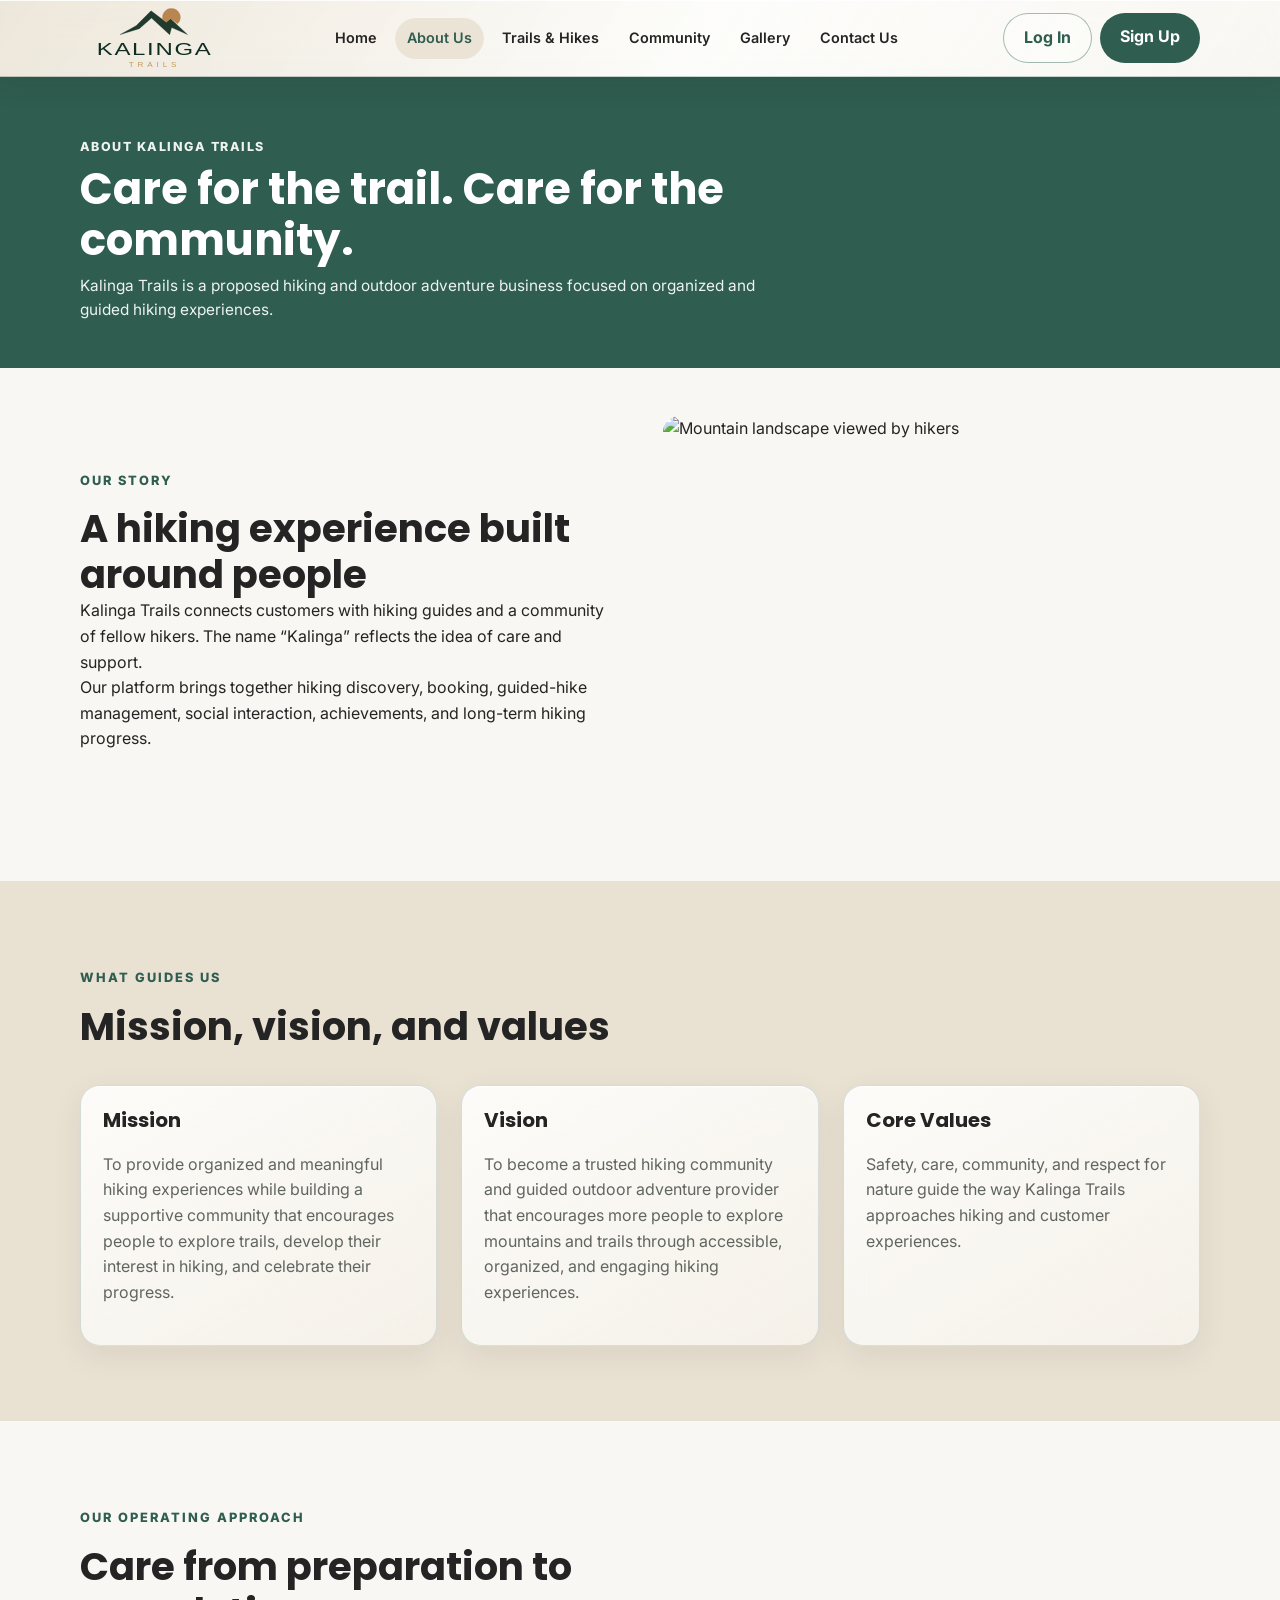
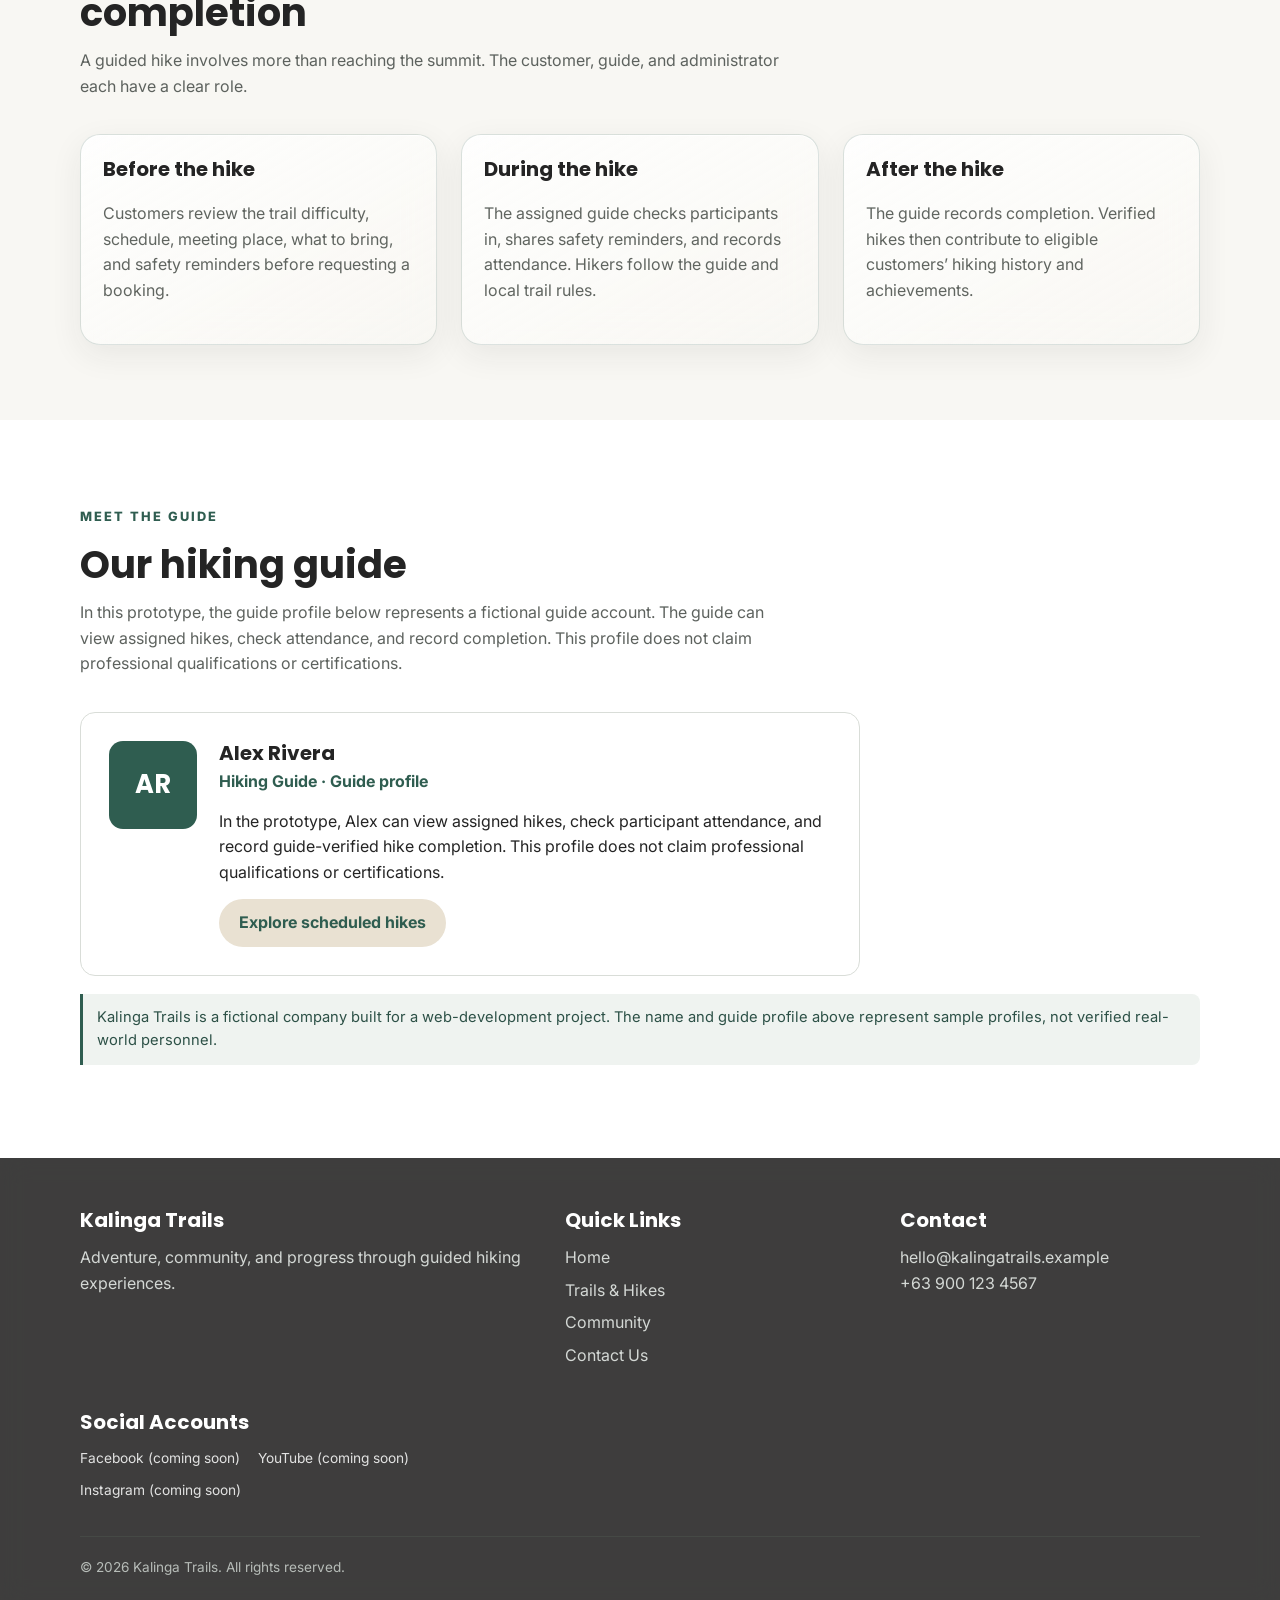
==== commit de76fd40: "Add hike pricing and payment records" ====
--- a/about.html
+++ b/about.html
@@ -108,19 +108,19 @@
       <div class="container">
         <div class="section-header">
           <p class="eyebrow" style="color:var(--forest);">Meet the Guide</p>
-          <h2>Our demonstration guide</h2>
-            <p>In this prototype, the guide profile below represents a fictional demonstration account. The guide can view assigned hikes, check attendance, and record completion. This profile does not claim professional qualifications or certifications.</p>
+          <h2>Our hiking guide</h2>
+            <p>In this prototype, the guide profile below represents a fictional guide account. The guide can view assigned hikes, check attendance, and record completion. This profile does not claim professional qualifications or certifications.</p>
         </div>
         <div class="guide-profile-card">
           <div class="guide-profile-avatar" aria-hidden="true">AR</div>
           <div>
             <h3>Alex Rivera</h3>
-            <p class="guide-role-label">Hiking Guide · Fictional demonstration account</p>
+            <p class="guide-role-label">Hiking Guide · Guide profile</p>
             <p>In the prototype, Alex can view assigned hikes, check participant attendance, and record guide-verified hike completion. This profile does not claim professional qualifications or certifications.</p>
             <a class="btn btn-secondary" href="trails.html">Explore scheduled hikes</a>
           </div>
         </div>
-        <p class="demo-disclaimer">Kalinga Trails is a fictional company built for a web-development project. The name and guide profile above represent demo records, not verified real-world personnel.</p>
+        <p class="project-notice">Kalinga Trails is a fictional company built for a web-development project. The name and guide profile above represent sample profiles, not verified real-world personnel.</p>
       </div>
     </section>
 </main>
--- a/style.css
+++ b/style.css
@@ -708,7 +708,6 @@
     outline-offset: 2px;
   }
 
-  /* Three lines */
   .nav-toggle-label span,
   .nav-toggle-label span::before,
   .nav-toggle-label span::after {
@@ -741,7 +740,6 @@
     top: 8px;
   }
 
-  /* Turns into an X when open */
   .nav-toggle:checked + .nav-toggle-label span {
     background: transparent;
   }
@@ -754,7 +752,6 @@
     transform: translateY(-8px) rotate(-45deg);
   }
 
-  /* Menu panel: hidden until the checkbox is ticked */
   .nav-links,
   .nav-actions {
     display: none;
@@ -862,7 +859,6 @@
   }
 }
 
-/* Proportional refinements; original theme, fonts and layout retained. */
 html {
   scroll-padding-top: 85px;
 }
@@ -2753,6 +2749,182 @@
   }
 }
 
+/* Scoped booking-map layout: keeps all other pages / dialogs untouched. */
+.kt-modal.kt-confirmed-map-dialog {
+  box-sizing: border-box;
+  width: min(960px, calc(100vw - 24px));
+  max-width: min(960px, calc(100vw - 24px));
+  max-height: min(92dvh, 960px);
+  margin: auto;
+  overflow-x: hidden;
+  overflow-y: auto;
+  overscroll-behavior: contain;
+  padding: clamp(14px, 2.6vw, 28px);
+}
+.kt-confirmed-map-dialog .kt-modal-close {
+  position: sticky;
+  top: 0;
+  z-index: 2;
+  float: right;
+  display: grid;
+  place-items: center;
+  box-sizing: border-box;
+  width: 38px;
+  height: 38px;
+  padding: 0;
+  border-radius: 10px;
+  background: #fff;
+  box-shadow: 0 3px 12px #0002;
+}
+.kt-confirmed-map {
+  min-width: 0;
+  clear: both;
+  padding: 0;
+}
+.kt-confirmed-map * {
+  box-sizing: border-box;
+}
+.kt-confirmed-map p {
+  padding-top: 0;
+}
+.kt-confirmed-map .kt-trail-map-heading {
+  padding-right: 0;
+  min-width: 0;
+}
+.kt-confirmed-map .kt-trail-map-heading h2 {
+  overflow-wrap: anywhere;
+  line-height: 1.25;
+}
+.kt-confirmed-map .kt-trail-map-heading p {
+  overflow-wrap: anywhere;
+}
+.kt-booked-map-photo {
+  position: relative;
+  width: 100%;
+  height: clamp(155px, 24vw, 245px);
+  margin-top: 18px;
+  overflow: hidden;
+  border: 1px solid var(--border);
+  border-radius: 14px;
+  background: linear-gradient(135deg, #416b52, #90b9a2);
+}
+.kt-booked-map-photo img {
+  display: block;
+  width: 100%;
+  height: 100%;
+  object-fit: cover;
+}
+.kt-booked-map-photo-caption {
+  position: absolute;
+  inset: auto 0 0;
+  display: flex;
+  align-items: flex-end;
+  justify-content: space-between;
+  gap: 8px 20px;
+  flex-wrap: wrap;
+  width: 100%;
+  padding: 30px 18px 14px;
+  background: linear-gradient(transparent, rgba(10, 30, 21, 0.83));
+  color: #fff;
+  font-size: 0.84rem;
+}
+.kt-booked-map-photo-caption strong {
+  font-size: clamp(0.95rem, 1.6vw, 1.12rem);
+  overflow-wrap: anywhere;
+}
+.kt-booked-map-photo-caption span {
+  font-size: 0.82rem;
+}
+.kt-booked-map-facts {
+  display: grid;
+  grid-template-columns: repeat(4, minmax(0, 1fr));
+  gap: 0;
+  width: 100%;
+  margin: 16px 0;
+  border: 1px solid var(--border);
+  border-radius: 13px;
+  overflow: hidden;
+  background: #fff;
+}
+.kt-booked-map-fact {
+  min-width: 0;
+  padding: 14px 15px;
+  border-right: 1px solid var(--border);
+  border-bottom: 1px solid var(--border);
+}
+.kt-booked-map-fact:nth-child(4n) {
+  border-right: 0;
+}
+.kt-booked-map-fact:nth-last-child(-n + 4) {
+  border-bottom: 0;
+}
+.kt-booked-map-fact dt {
+  margin: 0 0 5px;
+  font-size: 0.78rem;
+  color: #52675c;
+}
+.kt-booked-map-fact dd {
+  margin: 0;
+  font-size: 0.93rem;
+  font-weight: 700;
+  overflow-wrap: anywhere;
+  line-height: 1.35;
+}
+.kt-confirmed-map .kt-trail-map-preview {
+  width: 100%;
+  min-width: 0;
+  margin-top: 12px;
+}
+.kt-confirmed-map .kt-trail-map-preview svg {
+  max-width: 100%;
+  height: auto;
+}
+.kt-confirmed-map-actions {
+  width: 100%;
+  margin-top: 12px;
+}
+.kt-confirmed-map-actions .btn {
+  min-width: 0;
+  white-space: normal;
+  overflow-wrap: anywhere;
+  line-height: 1.35;
+}
+@media (max-width: 750px) {
+  .kt-booked-map-facts {
+    grid-template-columns: repeat(2, minmax(0, 1fr));
+  }
+  .kt-booked-map-fact:nth-child(4n) {
+    border-right: 1px solid var(--border);
+  }
+  .kt-booked-map-fact:nth-child(2n) {
+    border-right: 0;
+  }
+  .kt-booked-map-fact:nth-last-child(-n + 4) {
+    border-bottom: 1px solid var(--border);
+  }
+  .kt-booked-map-fact:nth-last-child(-n + 2) {
+    border-bottom: 0;
+  }
+}
+@media (max-width: 450px) {
+  .kt-modal.kt-confirmed-map-dialog {
+    padding: 14px;
+  }
+  .kt-booked-map-photo {
+    height: 175px;
+  }
+  .kt-booked-map-photo-caption {
+    display: block;
+  }
+  .kt-booked-map-photo-caption span {
+    display: block;
+    padding-top: 3px;
+  }
+  .kt-booked-map-fact {
+    padding: 12px;
+  }
+}
+
 /* Company, gallery and contact page styles */
 .company-values {
   background: #f0f3ed;
@@ -2781,13 +2953,13 @@
 
 .company-values-grid p {
   color: #42534b;
-  font-size: .94rem;
+  font-size: 0.94rem;
   line-height: 1.5;
 }
 
-.demo-note {
-  font-size: .88rem;
-  opacity: .9;
+.local-notice {
+  font-size: 0.88rem;
+  opacity: 0.9;
   max-width: 680px;
 }
 
@@ -2821,13 +2993,15 @@
   border-radius: 14px;
   background: var(--forest);
   color: white;
-  font: 700 1.6rem 'Poppins', sans-serif;
-}
-
-.demo-disclaimer {
+  font:
+    700 1.6rem "Poppins",
+    sans-serif;
+}
+
+.project-notice {
   background: #eff3f0;
   color: #2d5147;
-  font-size: .92rem;
+  font-size: 0.92rem;
   line-height: 1.6;
   border-left: 3px solid var(--forest);
   padding: 12px 14px;
@@ -2836,7 +3010,7 @@
 }
 
 .gallery-count-label {
-  font-size: .9rem;
+  font-size: 0.9rem;
   margin-bottom: 12px;
   color: #48584c;
 }
@@ -2857,9 +3031,9 @@
 }
 
 .company-contact-details dt {
-  font-size: .8rem;
+  font-size: 0.8rem;
   text-transform: uppercase;
-  letter-spacing: .06em;
+  letter-spacing: 0.06em;
   font-weight: 700;
   color: var(--forest);
 }
@@ -2918,7 +3092,7 @@
 }
 
 .booking-policy-panel p {
-  font-size: .95rem;
+  font-size: 0.95rem;
 }
 
 .form-feedback {
@@ -2930,7 +3104,7 @@
 
 .featured-hike-options {
   display: grid;
-  grid-template-columns: repeat(auto-fit,minmax(180px,1fr));
+  grid-template-columns: repeat(auto-fit, minmax(180px, 1fr));
   gap: 9px;
   margin-top: 12px;
 }
@@ -2960,6 +3134,1064 @@
   text-align: center;
 }
 
+/* =====================================================
+   MODULE 11 — GUIDE OPERATIONS ANIMATIONS
+   KALINGA TRAILS
+   CSS ONLY — NO JAVASCRIPT CHANGES
+   ===================================================== */
+
+/* 1. PANEL ENTRANCE ANIMATION */
+
+@keyframes ktGuideFadeUp {
+  from {
+    opacity: 0;
+    transform: translateY(18px);
+  }
+
+  to {
+    opacity: 1;
+    transform: translateY(0);
+  }
+}
+
+/* Animate dashboard panel when displayed */
+
+body.kt-dashboard-page #dashboard-app .kt-panel {
+  animation: ktGuideFadeUp 0.5s ease-out both;
+}
+
+/* 2. DASHBOARD STAT CARDS */
+
+body.kt-dashboard-page #dashboard-app .kt-stat {
+  transition:
+    transform 0.25s ease,
+    box-shadow 0.25s ease,
+    border-color 0.25s ease;
+}
+
+body.kt-dashboard-page #dashboard-app .kt-stat:hover {
+  transform: translateY(-5px);
+  box-shadow: 0 12px 26px rgba(47, 93, 80, 0.12);
+  border-color: #a8c7b3;
+}
+
+/* Stagger statistics animation */
+
+body.kt-dashboard-page #dashboard-app .kt-stat {
+  animation: ktGuideFadeUp 0.45s ease-out both;
+}
+
+body.kt-dashboard-page #dashboard-app .kt-stat:nth-child(2) {
+  animation-delay: 0.08s;
+}
+
+body.kt-dashboard-page #dashboard-app .kt-stat:nth-child(3) {
+  animation-delay: 0.16s;
+}
+
+body.kt-dashboard-page #dashboard-app .kt-stat:nth-child(4) {
+  animation-delay: 0.24s;
+}
+
+/* 3. BUTTON HOVER AND PRESS ANIMATIONS */
+
+body.kt-dashboard-page #dashboard-app .btn {
+  transition:
+    transform 0.2s ease,
+    background-color 0.2s ease,
+    box-shadow 0.2s ease,
+    border-color 0.2s ease;
+}
+
+body.kt-dashboard-page #dashboard-app .btn:hover:not(:disabled) {
+  transform: translateY(-3px);
+  box-shadow: 0 7px 16px rgba(47, 93, 80, 0.15);
+}
+
+body.kt-dashboard-page #dashboard-app .btn:active:not(:disabled) {
+  transform: scale(0.97);
+  box-shadow: 0 2px 7px rgba(47, 93, 80, 0.12);
+}
+
+/* 4. SIDEBAR NAVIGATION ANIMATIONS */
+
+body.kt-dashboard-page #dashboard-app .kt-sidebar nav a {
+  transition:
+    transform 0.2s ease,
+    background-color 0.2s ease,
+    color 0.2s ease,
+    box-shadow 0.2s ease;
+}
+
+body.kt-dashboard-page #dashboard-app .kt-sidebar nav a:hover {
+  transform: translateX(4px);
+  background: #edf4ef;
+  color: #2f5d50;
+}
+
+body.kt-dashboard-page #dashboard-app .kt-sidebar nav a.selected {
+  background: #e4eee7;
+  box-shadow: inset 4px 0 0 #2f5d50;
+}
+
+/* 5. ASSIGNED HIKES AND PARTICIPANT ROWS */
+
+body.kt-dashboard-page #dashboard-app .kt-item {
+  transition:
+    background-color 0.22s ease,
+    transform 0.22s ease,
+    border-color 0.22s ease;
+}
+
+body.kt-dashboard-page #dashboard-app .kt-item:hover {
+  background: rgba(237, 244, 239, 0.65);
+  transform: translateX(3px);
+}
+
+/* 6. GUIDE BOOKING CARDS */
+
+body.kt-dashboard-page #dashboard-app .kt-guide-booking-card {
+  transition:
+    transform 0.25s ease,
+    box-shadow 0.25s ease,
+    border-color 0.25s ease;
+}
+
+body.kt-dashboard-page #dashboard-app .kt-guide-booking-card:hover {
+  transform: translateY(-4px);
+  box-shadow: 0 12px 26px rgba(47, 93, 80, 0.12);
+  border-color: #9dbfac;
+}
+
+/* 7. PARTICIPANT FORM CONTROLS */
+
+body.kt-dashboard-page #dashboard-app .kt-participant {
+  transition: background-color 0.2s ease;
+}
+
+body.kt-dashboard-page #dashboard-app .kt-participant:hover {
+  background: rgba(237, 244, 239, 0.6);
+}
+
+body.kt-dashboard-page #dashboard-app .kt-field input,
+body.kt-dashboard-page #dashboard-app .kt-field select,
+body.kt-dashboard-page #dashboard-app .kt-field textarea {
+  transition:
+    border-color 0.2s ease,
+    box-shadow 0.2s ease;
+}
+
+body.kt-dashboard-page #dashboard-app .kt-field input:focus,
+body.kt-dashboard-page #dashboard-app .kt-field select:focus,
+body.kt-dashboard-page #dashboard-app .kt-field textarea:focus {
+  border-color: #2f5d50;
+  box-shadow: 0 0 0 4px rgba(47, 93, 80, 0.1);
+}
+
+/* 8. ACCESSIBILITY: REDUCED MOTION */
+
+@media (prefers-reduced-motion: reduce) {
+  body.kt-dashboard-page #dashboard-app .kt-panel,
+  body.kt-dashboard-page #dashboard-app .kt-stat {
+    animation: none !important;
+  }
+
+  body.kt-dashboard-page #dashboard-app .btn,
+  body.kt-dashboard-page #dashboard-app .kt-stat,
+  body.kt-dashboard-page #dashboard-app .kt-item,
+  body.kt-dashboard-page #dashboard-app .kt-participant,
+  body.kt-dashboard-page #dashboard-app .kt-guide-booking-card,
+  body.kt-dashboard-page #dashboard-app .kt-sidebar nav a,
+  body.kt-dashboard-page #dashboard-app .kt-field input,
+  body.kt-dashboard-page #dashboard-app .kt-field select,
+  body.kt-dashboard-page #dashboard-app .kt-field textarea {
+    transition: none !important;
+  }
+
+  body.kt-dashboard-page #dashboard-app .btn:hover,
+  body.kt-dashboard-page #dashboard-app .kt-stat:hover,
+  body.kt-dashboard-page #dashboard-app .kt-item:hover,
+  body.kt-dashboard-page #dashboard-app .kt-guide-booking-card:hover,
+  body.kt-dashboard-page #dashboard-app .kt-sidebar nav a:hover {
+    transform: none !important;
+  }
+}
+
+/* ==========================================================
+   KALINGA TRAILS — MODULE 10 & 11 DESIGN UPGRADE
+   Hike Details & Safety + Guide Operations
+   CSS ONLY — DO NOT MODIFY APP.JS
+   ========================================================== */
+
+/* ==========================================================
+   01. SHARED ANIMATIONS
+   ========================================================== */
+
+@keyframes ktModuleFadeUp {
+  from {
+    opacity: 0;
+    transform: translateY(20px);
+  }
+
+  to {
+    opacity: 1;
+    transform: translateY(0);
+  }
+}
+
+@keyframes ktModuleFadeIn {
+  from {
+    opacity: 0;
+  }
+  to {
+    opacity: 1;
+  }
+}
+
+@keyframes ktModuleScaleIn {
+  from {
+    opacity: 0;
+    transform: scale(0.97);
+  }
+
+  to {
+    opacity: 1;
+    transform: scale(1);
+  }
+}
+
+/* ==========================================================
+   MODULE 10 — HIKE DETAILS & SAFETY
+   ========================================================== */
+
+/* 02. HIKE HERO */
+
+body:has(.kt-hike-details) .kt-hike-hero {
+  background: linear-gradient(120deg, #203b2d 0%, #2f5d50 60%, #486b7a 100%);
+  color: #ffffff;
+  position: relative;
+  overflow: hidden;
+}
+
+.kt-hike-hero h1 {
+  font-weight: 700;
+  letter-spacing: -0.025em;
+  animation: ktModuleFadeUp 0.55s ease both;
+}
+
+.kt-hike-hero p:not(.eyebrow) {
+  max-width: 680px;
+  line-height: 1.7;
+}
+
+.kt-hike-hero .kt-hero-actions {
+  animation: ktModuleFadeUp 0.6s ease 0.1s both;
+}
+
+/* 03. SECTION HEADING */
+
+.kt-hike-details .kt-section-intro {
+  animation: ktModuleFadeUp 0.5s ease both;
+}
+
+.kt-hike-details .kt-section-intro h2 {
+  color: #24483d;
+  font-weight: 700;
+  letter-spacing: -0.02em;
+}
+
+.kt-hike-details .kt-section-intro p {
+  color: #576b60;
+  line-height: 1.7;
+}
+
+/* 04. HIKE DETAILS GRID */
+
+.kt-hike-details #kt-detail {
+  display: grid;
+  grid-template-columns:
+    minmax(0, 1.45fr)
+    minmax(290px, 0.9fr);
+  gap: clamp(20px, 3vw, 34px);
+  align-items: start;
+}
+
+/* 05. MAIN TRAIL INFORMATION CARD */
+
+.kt-hike-details #kt-detail > div:first-child {
+  min-width: 0;
+  padding: clamp(20px, 2.8vw, 30px);
+  background: rgba(255, 255, 255, 0.96);
+  border: 1px solid rgba(47, 93, 80, 0.15);
+  border-radius: 22px;
+  box-shadow: 0 10px 30px rgba(36, 36, 36, 0.06);
+  animation: ktModuleFadeUp 0.5s ease both;
+  transition:
+    border-color 0.25s ease,
+    box-shadow 0.25s ease;
+}
+
+.kt-hike-details #kt-detail > div:first-child:hover {
+  border-color: #c0d7c7;
+  box-shadow: 0 14px 34px rgba(47, 93, 80, 0.09);
+}
+
+/* 06. TRAIL IMAGE */
+
+.kt-hike-details #kt-detail .details-image {
+  display: block;
+  width: 100%;
+  height: auto;
+  max-height: 420px;
+  aspect-ratio: 16 / 9;
+  object-fit: cover;
+  border-radius: 16px;
+  transition:
+    transform 0.4s ease,
+    filter 0.4s ease;
+}
+
+.kt-hike-details #kt-detail .details-image:hover {
+  transform: scale(1.015);
+  filter: brightness(1.04);
+}
+
+/* 07. TRAIL INFORMATION TYPOGRAPHY */
+
+.kt-hike-details #kt-detail h2 {
+  color: #24483d;
+  line-height: 1.25;
+}
+
+.kt-hike-details #kt-detail h3 {
+  color: #305747;
+  font-size: clamp(1.05rem, 1.5vw, 1.2rem);
+  line-height: 1.35;
+}
+
+.kt-hike-details #kt-detail p {
+  color: #4c5f54;
+  line-height: 1.75;
+  overflow-wrap: anywhere;
+}
+
+/* 08. TRAIL BADGES */
+
+.kt-hike-details #kt-detail .card-meta {
+  display: flex;
+  flex-wrap: wrap;
+  gap: 8px;
+  margin: 12px 0 18px;
+}
+
+.kt-hike-details #kt-detail .tag {
+  display: inline-flex;
+  align-items: center;
+  background: #e8f1ea;
+  color: #285546;
+  border: 1px solid #cbded0;
+  padding: 7px 12px;
+  border-radius: 999px;
+  font-size: 0.78rem;
+  font-weight: 700;
+}
+
+/* 09. BOOKING SUMMARY PANEL */
+
+.kt-hike-details #kt-detail > .detail-panel {
+  position: sticky;
+  top: 102px;
+  min-width: 0;
+  background: rgba(255, 255, 255, 0.96);
+  border: 1px solid rgba(47, 93, 80, 0.18);
+  border-radius: 22px;
+  padding: clamp(20px, 2.5vw, 30px);
+  box-shadow: 0 12px 34px rgba(36, 36, 36, 0.08);
+  animation: ktModuleFadeUp 0.55s ease 0.1s both;
+  transition:
+    border-color 0.25s ease,
+    box-shadow 0.25s ease;
+}
+
+.kt-hike-details #kt-detail > .detail-panel:hover {
+  border-color: #b0cdb8;
+  box-shadow: 0 16px 38px rgba(47, 93, 80, 0.11);
+}
+
+.kt-hike-details #kt-detail > .detail-panel h2 {
+  font-size: clamp(1.3rem, 2vw, 1.7rem);
+  margin-bottom: 14px;
+}
+
+/* 10. BOOKING INFORMATION ROWS */
+
+.kt-hike-details #kt-detail .detail-row {
+  display: flex;
+  justify-content: space-between;
+  align-items: flex-start;
+  gap: 14px;
+  padding: 14px 0;
+  border-bottom: 1px solid #e0e8e2;
+  transition: background-color 0.2s ease;
+}
+
+.kt-hike-details #kt-detail .detail-row:hover {
+  background: rgba(233, 241, 235, 0.45);
+}
+
+.kt-hike-details #kt-detail .detail-row strong {
+  flex: 0 0 40%;
+  color: #3e5548;
+  font-size: 0.9rem;
+}
+
+.kt-hike-details #kt-detail .detail-row span {
+  flex: 1;
+  min-width: 0;
+  text-align: right;
+  color: #253c30;
+  font-weight: 600;
+  overflow-wrap: anywhere;
+}
+
+/* 11. BOOKING BUTTON */
+
+.kt-hike-details #kt-detail .kt-wide {
+  display: inline-flex;
+  align-items: center;
+  justify-content: center;
+  min-height: 49px;
+  width: 100%;
+  margin-top: 24px;
+}
+
+.kt-hike-details #kt-detail .btn,
+.kt-hike-hero .btn {
+  border-radius: 999px;
+  transition:
+    transform 0.2s ease,
+    box-shadow 0.2s ease,
+    background-color 0.2s ease;
+}
+
+.kt-hike-details
+  #kt-detail
+  .btn:hover:not(:disabled):not([aria-disabled="true"]),
+.kt-hike-hero .btn:hover {
+  transform: translateY(-3px);
+  box-shadow: 0 9px 20px rgba(47, 93, 80, 0.17);
+}
+
+.kt-hike-details #kt-detail .btn:active:not(:disabled),
+.kt-hike-hero .btn:active {
+  transform: scale(0.98);
+}
+
+.kt-hike-details #kt-detail [aria-disabled="true"] {
+  opacity: 0.55;
+  cursor: not-allowed;
+  pointer-events: none;
+}
+
+/* 12. SAFETY INFORMATION CARDS */
+
+.kt-hike-details .kt-hike-info-card,
+.kt-hike-details .kt-hike-meeting-card {
+  padding: clamp(18px, 2.3vw, 24px);
+  margin-top: 18px;
+  background: #f3f8f4;
+  border: 1px solid #d4e4d8;
+  border-radius: 17px;
+  transition:
+    transform 0.24s ease,
+    box-shadow 0.24s ease,
+    border-color 0.24s ease;
+}
+
+.kt-hike-details .kt-hike-info-card:hover,
+.kt-hike-details .kt-hike-meeting-card:hover {
+  transform: translateY(-3px);
+  border-color: #a5c8af;
+  box-shadow: 0 10px 24px rgba(47, 93, 80, 0.08);
+}
+
+/* 13. EQUIPMENT CHECKLIST */
+
+.kt-hike-details .kt-hike-checklist {
+  display: grid;
+  gap: 12px;
+  margin: 14px 0;
+  padding-left: 22px;
+  color: #385647;
+}
+
+.kt-hike-details .kt-hike-checklist li {
+  line-height: 1.6;
+  padding-left: 4px;
+}
+
+/* 14. MEETING POINT MAP */
+
+.kt-hike-details .kt-hike-meeting-map {
+  display: block;
+  width: 100%;
+  min-height: 240px;
+  border: 0;
+  border-radius: 14px;
+  background: #e3eee7;
+  margin-top: 15px;
+}
+
+.kt-hike-details .kt-hike-meeting-actions {
+  display: flex;
+  flex-wrap: wrap;
+  gap: 10px;
+  margin-top: 14px;
+}
+
+/* 15. SAFETY NOTICE */
+
+.kt-hike-details .kt-safety-notice {
+  border-radius: 16px;
+  background: linear-gradient(120deg, #edf5ee, #f9fbf8);
+  border: 1px solid #cbded1;
+  border-left: 4px solid #2f5d50;
+  box-shadow: 0 6px 24px rgba(47, 93, 80, 0.07);
+  transition: box-shadow 0.25s ease;
+}
+
+.kt-hike-details .kt-safety-notice:hover {
+  box-shadow: 0 12px 28px rgba(47, 93, 80, 0.12);
+}
+
+/* 16. GUIDE DASHBOARD HERO */
+
+body.kt-dashboard-page:has(#dashboard-app .kt-sidebar a[href*="tab=assigned"])
+  .page-hero {
+  background: linear-gradient(120deg, #203b2d, #2f5d50 60%, #486b7a);
+}
+
+/* 17. GUIDE MAIN PANEL ANIMATION */
+
+body.kt-dashboard-page:has(#dashboard-app .kt-sidebar a[href*="tab=assigned"])
+  #dashboard-app
+  .kt-panel {
+  background: rgba(255, 255, 255, 0.97);
+  border: 1px solid rgba(47, 93, 80, 0.16);
+  border-radius: 21px;
+  box-shadow: 0 12px 32px rgba(36, 36, 36, 0.07);
+  animation: ktModuleFadeUp 0.45s ease-out both;
+}
+
+body.kt-dashboard-page:has(#dashboard-app .kt-sidebar a[href*="tab=assigned"])
+  #dashboard-app
+  .kt-panel
+  > h2 {
+  color: #24483d;
+  margin-bottom: 22px;
+  letter-spacing: -0.02em;
+}
+
+/* 18. GUIDE SIDEBAR */
+
+body.kt-dashboard-page:has(#dashboard-app .kt-sidebar a[href*="tab=assigned"])
+  #dashboard-app
+  .kt-sidebar {
+  background: rgba(255, 255, 255, 0.97);
+  border: 1px solid #d7e3d9;
+  border-radius: 20px;
+  box-shadow: 0 9px 28px rgba(36, 36, 36, 0.06);
+}
+
+body.kt-dashboard-page:has(#dashboard-app .kt-sidebar a[href*="tab=assigned"])
+  #dashboard-app
+  .kt-user
+  strong {
+  color: #24483d;
+}
+
+/* 19. SIDEBAR LINK ANIMATIONS */
+
+body.kt-dashboard-page:has(#dashboard-app .kt-sidebar a[href*="tab=assigned"])
+  #dashboard-app
+  .kt-sidebar
+  nav
+  a {
+  border-radius: 12px;
+  transition:
+    transform 0.2s ease,
+    background-color 0.2s ease,
+    color 0.2s ease,
+    box-shadow 0.2s ease;
+}
+
+body.kt-dashboard-page:has(#dashboard-app .kt-sidebar a[href*="tab=assigned"])
+  #dashboard-app
+  .kt-sidebar
+  nav
+  a:hover {
+  transform: translateX(4px);
+  background: #edf4ef;
+  color: #2f5d50;
+}
+
+body.kt-dashboard-page:has(#dashboard-app .kt-sidebar a[href*="tab=assigned"])
+  #dashboard-app
+  .kt-sidebar
+  nav
+  a.selected {
+  background: #e5eee8;
+  color: #24483d;
+  box-shadow: inset 4px 0 0 #2f5d50;
+}
+
+/* 20. GUIDE STATISTICS */
+
+body.kt-dashboard-page:has(#dashboard-app .kt-sidebar a[href*="tab=assigned"])
+  #dashboard-app
+  .kt-stat {
+  background: linear-gradient(145deg, #eff6f0, #ffffff);
+  border: 1px solid #d4e4d8;
+  border-radius: 16px;
+  padding: clamp(15px, 2vw, 21px);
+  box-shadow: none;
+  animation: ktModuleFadeUp 0.45s ease both;
+  transition:
+    transform 0.25s ease,
+    box-shadow 0.25s ease,
+    border-color 0.25s ease;
+}
+
+body.kt-dashboard-page:has(#dashboard-app .kt-sidebar a[href*="tab=assigned"])
+  #dashboard-app
+  .kt-stat:hover {
+  transform: translateY(-5px);
+  box-shadow: 0 12px 28px rgba(47, 93, 80, 0.12);
+  border-color: #a8c7b3;
+}
+
+body.kt-dashboard-page:has(#dashboard-app .kt-sidebar a[href*="tab=assigned"])
+  #dashboard-app
+  .kt-stat:nth-child(2) {
+  animation-delay: 0.07s;
+}
+
+body.kt-dashboard-page:has(#dashboard-app .kt-sidebar a[href*="tab=assigned"])
+  #dashboard-app
+  .kt-stat:nth-child(3) {
+  animation-delay: 0.14s;
+}
+
+body.kt-dashboard-page:has(#dashboard-app .kt-sidebar a[href*="tab=assigned"])
+  #dashboard-app
+  .kt-stat:nth-child(4) {
+  animation-delay: 0.21s;
+}
+
+/* 21. GUIDE BUTTON ANIMATIONS */
+
+body.kt-dashboard-page:has(#dashboard-app .kt-sidebar a[href*="tab=assigned"])
+  #dashboard-app
+  .btn {
+  min-height: 44px;
+  border-radius: 999px;
+  transition:
+    transform 0.2s ease,
+    box-shadow 0.2s ease,
+    background-color 0.2s ease,
+    border-color 0.2s ease;
+}
+
+body.kt-dashboard-page:has(#dashboard-app .kt-sidebar a[href*="tab=assigned"])
+  #dashboard-app
+  .btn:hover:not(:disabled):not([aria-disabled="true"]) {
+  transform: translateY(-3px);
+  box-shadow: 0 9px 20px rgba(47, 93, 80, 0.16);
+}
+
+body.kt-dashboard-page:has(#dashboard-app .kt-sidebar a[href*="tab=assigned"])
+  #dashboard-app
+  .btn:active:not(:disabled) {
+  transform: scale(0.97);
+}
+
+/* 22. ASSIGNED HIKES AND REPORT ROWS */
+
+body.kt-dashboard-page:has(#dashboard-app .kt-sidebar a[href*="tab=assigned"])
+  #dashboard-app
+  .kt-item {
+  padding: 18px 12px;
+  border-bottom: 1px solid #e1e9e2;
+  border-radius: 10px;
+  transition:
+    background-color 0.22s ease,
+    transform 0.22s ease;
+}
+
+body.kt-dashboard-page:has(#dashboard-app .kt-sidebar a[href*="tab=assigned"])
+  #dashboard-app
+  .kt-item:hover {
+  background: #f1f7f2;
+  transform: translateX(3px);
+}
+
+body.kt-dashboard-page:has(#dashboard-app .kt-sidebar a[href*="tab=assigned"])
+  #dashboard-app
+  .kt-item
+  strong {
+  color: #285546;
+}
+
+/* 23. GUIDE BOOKING CARDS */
+
+body.kt-dashboard-page:has(#dashboard-app .kt-sidebar a[href*="tab=assigned"])
+  #dashboard-app
+  .kt-guide-booking-list {
+  display: grid;
+  gap: 14px;
+  margin-top: 20px;
+}
+
+body.kt-dashboard-page:has(#dashboard-app .kt-sidebar a[href*="tab=assigned"])
+  #dashboard-app
+  .kt-guide-booking-card {
+  display: flex;
+  align-items: center;
+  justify-content: space-between;
+  gap: 18px;
+  padding: clamp(17px, 2.2vw, 23px);
+  border: 1px solid #d5e3d9;
+  border-radius: 17px;
+  background: linear-gradient(145deg, #ffffff, #f5f9f6);
+  box-shadow: 0 5px 17px rgba(36, 36, 36, 0.04);
+  animation: ktModuleFadeUp 0.4s ease both;
+  transition:
+    transform 0.24s ease,
+    border-color 0.24s ease,
+    box-shadow 0.24s ease;
+}
+
+body.kt-dashboard-page:has(#dashboard-app .kt-sidebar a[href*="tab=assigned"])
+  #dashboard-app
+  .kt-guide-booking-card:hover {
+  transform: translateY(-4px);
+  border-color: #a2c3ad;
+  box-shadow: 0 12px 28px rgba(47, 93, 80, 0.11);
+}
+
+body.kt-dashboard-page:has(#dashboard-app .kt-sidebar a[href*="tab=assigned"])
+  #dashboard-app
+  .kt-guide-booking-info {
+  min-width: 0;
+  flex: 1;
+}
+
+body.kt-dashboard-page:has(#dashboard-app .kt-sidebar a[href*="tab=assigned"])
+  #dashboard-app
+  .kt-guide-booking-info
+  h3 {
+  color: #254c3e;
+  margin-bottom: 9px;
+}
+
+body.kt-dashboard-page:has(#dashboard-app .kt-sidebar a[href*="tab=assigned"])
+  #dashboard-app
+  .kt-guide-booking-info
+  p {
+  color: #52645a;
+  line-height: 1.6;
+}
+
+/* 24. GUIDE BOOKING DETAILS */
+
+body.kt-dashboard-page:has(#dashboard-app .kt-sidebar a[href*="tab=assigned"])
+  #dashboard-app
+  .kt-guide-booking-context {
+  margin: 20px 0;
+  padding: clamp(16px, 2.3vw, 24px);
+  border-radius: 17px;
+  background: linear-gradient(135deg, #edf5ee, #f9fcf9);
+  border: 1px solid #cfdfd3;
+  box-shadow: 0 4px 15px rgba(47, 93, 80, 0.04);
+  animation: ktModuleFadeIn 0.35s ease both;
+}
+
+body.kt-dashboard-page:has(#dashboard-app .kt-sidebar a[href*="tab=assigned"])
+  #dashboard-app
+  .kt-guide-booking-context
+  h3 {
+  color: #285546;
+}
+
+/* 25. GUIDE WORKSPACE NAVIGATION */
+
+body.kt-dashboard-page:has(#dashboard-app .kt-sidebar a[href*="tab=assigned"])
+  #dashboard-app
+  .kt-guide-workspace-nav {
+  display: flex;
+  align-items: center;
+  justify-content: space-between;
+  flex-wrap: wrap;
+  gap: 15px;
+  padding-bottom: 18px;
+  margin-bottom: 20px;
+  border-bottom: 1px solid #e0e8e2;
+}
+
+body.kt-dashboard-page:has(#dashboard-app .kt-sidebar a[href*="tab=assigned"])
+  #dashboard-app
+  .kt-guide-back {
+  color: #285546;
+  font-weight: 700;
+  text-decoration: underline;
+  text-underline-offset: 4px;
+  transition: color 0.2s ease;
+}
+
+body.kt-dashboard-page:has(#dashboard-app .kt-sidebar a[href*="tab=assigned"])
+  #dashboard-app
+  .kt-guide-back:hover {
+  color: #193d30;
+}
+
+/* 26. PARTICIPANT RECORDS */
+
+body.kt-dashboard-page:has(#dashboard-app .kt-sidebar a[href*="tab=assigned"])
+  #dashboard-app
+  .kt-guide-checkin-form
+  .kt-participant {
+  display: grid;
+  grid-template-columns:
+    minmax(120px, 1.1fr)
+    repeat(2, minmax(130px, 1fr));
+  align-items: center;
+  gap: 14px;
+  padding: 16px 12px;
+  border-bottom: 1px solid #dce6df;
+  border-radius: 10px;
+  transition: background-color 0.2s ease;
+}
+
+body.kt-dashboard-page:has(#dashboard-app .kt-sidebar a[href*="tab=assigned"])
+  #dashboard-app
+  .kt-participant:hover {
+  background: #f1f7f2;
+}
+
+body.kt-dashboard-page:has(#dashboard-app .kt-sidebar a[href*="tab=assigned"])
+  #dashboard-app
+  .kt-participant
+  > strong {
+  min-width: 0;
+  color: #254c3e;
+  overflow-wrap: anywhere;
+}
+
+/* 27. ATTENDANCE INPUTS */
+
+body.kt-dashboard-page:has(#dashboard-app .kt-sidebar a[href*="tab=assigned"])
+  #dashboard-app
+  .kt-field
+  input,
+body.kt-dashboard-page:has(#dashboard-app .kt-sidebar a[href*="tab=assigned"])
+  #dashboard-app
+  .kt-field
+  select,
+body.kt-dashboard-page:has(#dashboard-app .kt-sidebar a[href*="tab=assigned"])
+  #dashboard-app
+  .kt-field
+  textarea {
+  border: 1px solid #bfcfc4;
+  border-radius: 11px;
+  background: #ffffff;
+  min-width: 0;
+  transition:
+    border-color 0.2s ease,
+    box-shadow 0.2s ease;
+}
+
+body.kt-dashboard-page:has(#dashboard-app .kt-sidebar a[href*="tab=assigned"])
+  #dashboard-app
+  .kt-field
+  input:focus,
+body.kt-dashboard-page:has(#dashboard-app .kt-sidebar a[href*="tab=assigned"])
+  #dashboard-app
+  .kt-field
+  select:focus,
+body.kt-dashboard-page:has(#dashboard-app .kt-sidebar a[href*="tab=assigned"])
+  #dashboard-app
+  .kt-field
+  textarea:focus {
+  border-color: #2f5d50;
+  outline: 2px solid rgba(47, 93, 80, 0.18);
+  outline-offset: 1px;
+  box-shadow: 0 0 0 4px rgba(47, 93, 80, 0.09);
+}
+
+/* 28. GUIDE NOTES AND INCIDENT REPORTS */
+
+body.kt-dashboard-page:has(#dashboard-app .kt-sidebar a[href*="tab=assigned"])
+  #dashboard-app
+  .kt-guide-checkin-form
+  > .kt-field {
+  margin-top: 22px;
+}
+
+body.kt-dashboard-page:has(#dashboard-app .kt-sidebar a[href*="tab=assigned"])
+  #dashboard-app
+  .kt-guide-checkin-form
+  textarea {
+  min-height: 120px;
+  line-height: 1.65;
+  padding: 13px;
+}
+
+/* 29. SAVE AND PAGINATION CONTROLS */
+
+body.kt-dashboard-page:has(#dashboard-app .kt-sidebar a[href*="tab=assigned"])
+  #dashboard-app
+  .kt-guide-checkin-form
+  .kt-actions {
+  margin-top: 24px;
+}
+
+body.kt-dashboard-page:has(#dashboard-app .kt-sidebar a[href*="tab=assigned"])
+  #dashboard-app
+  .kt-guide-pagination {
+  display: flex;
+  flex-wrap: wrap;
+  gap: 12px;
+  margin-top: 27px;
+  padding-top: 20px;
+  border-top: 1px solid #e0e8e2;
+}
+
+/* ==========================================================
+   30. TABLET RESPONSIVENESS
+   ========================================================== */
+
+@media (max-width: 900px) {
+  .kt-hike-details #kt-detail {
+    grid-template-columns: minmax(0, 1fr);
+  }
+
+  .kt-hike-details #kt-detail > .detail-panel {
+    position: static;
+    top: auto;
+  }
+
+  body.kt-dashboard-page:has(#dashboard-app .kt-sidebar a[href*="tab=assigned"])
+    #dashboard-app
+    .kt-dashboard {
+    grid-template-columns: minmax(0, 1fr);
+  }
+
+  body.kt-dashboard-page:has(#dashboard-app .kt-sidebar a[href*="tab=assigned"])
+    #dashboard-app
+    .kt-sidebar {
+    position: static;
+  }
+}
+
+/* ==========================================================
+   31. MOBILE RESPONSIVENESS
+   ========================================================== */
+
+@media (max-width: 680px) {
+  /* Hike Details */
+
+  .kt-hike-details #kt-detail {
+    gap: 18px;
+  }
+
+  .kt-hike-details #kt-detail > div:first-child,
+  .kt-hike-details #kt-detail > .detail-panel {
+    padding: 18px;
+    border-radius: 16px;
+  }
+
+  .kt-hike-details #kt-detail .details-image {
+    height: 220px;
+    max-height: none;
+    aspect-ratio: auto;
+  }
+
+  .kt-hike-details #kt-detail .detail-row strong {
+    flex-basis: 38%;
+  }
+
+  .kt-hike-details .kt-hike-meeting-map {
+    min-height: 200px;
+  }
+
+  /* Guide Booking Cards */
+
+  body.kt-dashboard-page:has(#dashboard-app .kt-sidebar a[href*="tab=assigned"])
+    #dashboard-app
+    .kt-guide-booking-card {
+    flex-direction: column;
+    align-items: stretch;
+  }
+
+  body.kt-dashboard-page:has(#dashboard-app .kt-sidebar a[href*="tab=assigned"])
+    #dashboard-app
+    .kt-guide-booking-card
+    .btn {
+    width: 100%;
+  }
+
+  /* Participant Records */
+
+  body.kt-dashboard-page:has(#dashboard-app .kt-sidebar a[href*="tab=assigned"])
+    #dashboard-app
+    .kt-guide-checkin-form
+    .kt-participant {
+    grid-template-columns: minmax(0, 1fr);
+    gap: 10px;
+  }
+
+  /* Guide Navigation */
+
+  body.kt-dashboard-page:has(#dashboard-app .kt-sidebar a[href*="tab=assigned"])
+    #dashboard-app
+    .kt-guide-workspace-nav {
+    align-items: stretch;
+    flex-direction: column;
+  }
+
+  body.kt-dashboard-page:has(#dashboard-app .kt-sidebar a[href*="tab=assigned"])
+    #dashboard-app
+    .kt-guide-pagination
+    a {
+    flex: 1 1 140px;
+    text-align: center;
+  }
+}
+
+/* ==========================================================
+   32. ACCESSIBILITY — REDUCED MOTION
+   ========================================================== */
+
+@media (prefers-reduced-motion: reduce) {
+  .kt-hike-details #kt-detail *,
+  .kt-hike-hero *,
+  body.kt-dashboard-page:has(#dashboard-app .kt-sidebar a[href*="tab=assigned"])
+    #dashboard-app
+    * {
+    animation: none !important;
+    transition: none !important;
+  }
+
+  .kt-hike-details #kt-detail *:hover,
+  body.kt-dashboard-page:has(#dashboard-app .kt-sidebar a[href*="tab=assigned"])
+    #dashboard-app
+    *:hover {
+    transform: none !important;
+  }
+}
+
+/* ===================== END ===================== */
+
 @media (max-width: 760px) {
   .company-values-grid {
     grid-template-columns: 1fr;
@@ -2973,5 +4205,67 @@
   .booking-policy-panel {
     padding: 20px;
   }
-
-}
+}
+
+/* Booking price and payment record */
+.kt-starting-price {
+  margin: 0.65rem 0;
+  color: #29584c;
+  font-size: 0.95rem;
+}
+.kt-starting-price strong {
+  font-size: 1.2rem;
+  font-weight: 750;
+}
+.kt-price-preview {
+  margin: 0.75rem 0 0;
+  padding: 0.75rem 1rem;
+  background: #eff6f0;
+  border-left: 3px solid #2f5d50;
+  border-radius: 0.4rem;
+  font-weight: 700;
+}
+.kt-payment-summary {
+  margin: 1.15rem 0;
+  padding: 1rem;
+  background: #f4f7f4;
+  border: 1px solid #d9e6dc;
+  border-radius: 0.8rem;
+}
+.kt-payment-summary h3 {
+  margin: 0 0 0.65rem;
+}
+.kt-payment-summary dl {
+  margin: 0.65rem 0;
+  display: grid;
+  gap: 0.6rem;
+}
+.kt-payment-summary dl > div {
+  display: flex;
+  justify-content: space-between;
+  flex-wrap: wrap;
+  align-items: baseline;
+  gap: 1rem;
+  border-bottom: 1px solid #d8e2db;
+  padding-bottom: 0.45rem;
+}
+.kt-payment-summary dt {
+  color: #4c625b;
+}
+.kt-payment-summary dd {
+  margin: 0;
+  font-weight: 650;
+}
+.kt-payment-inline {
+  margin: 0.8rem 0 0.3rem;
+  font-size: 0.95rem;
+}
+#kt-payment-reference-form {
+  margin: 1rem 0;
+  display: grid;
+  gap: 0.75rem;
+}
+#kt-payment-reference-form input {
+  width: 100%;
+  max-width: 460px;
+}
